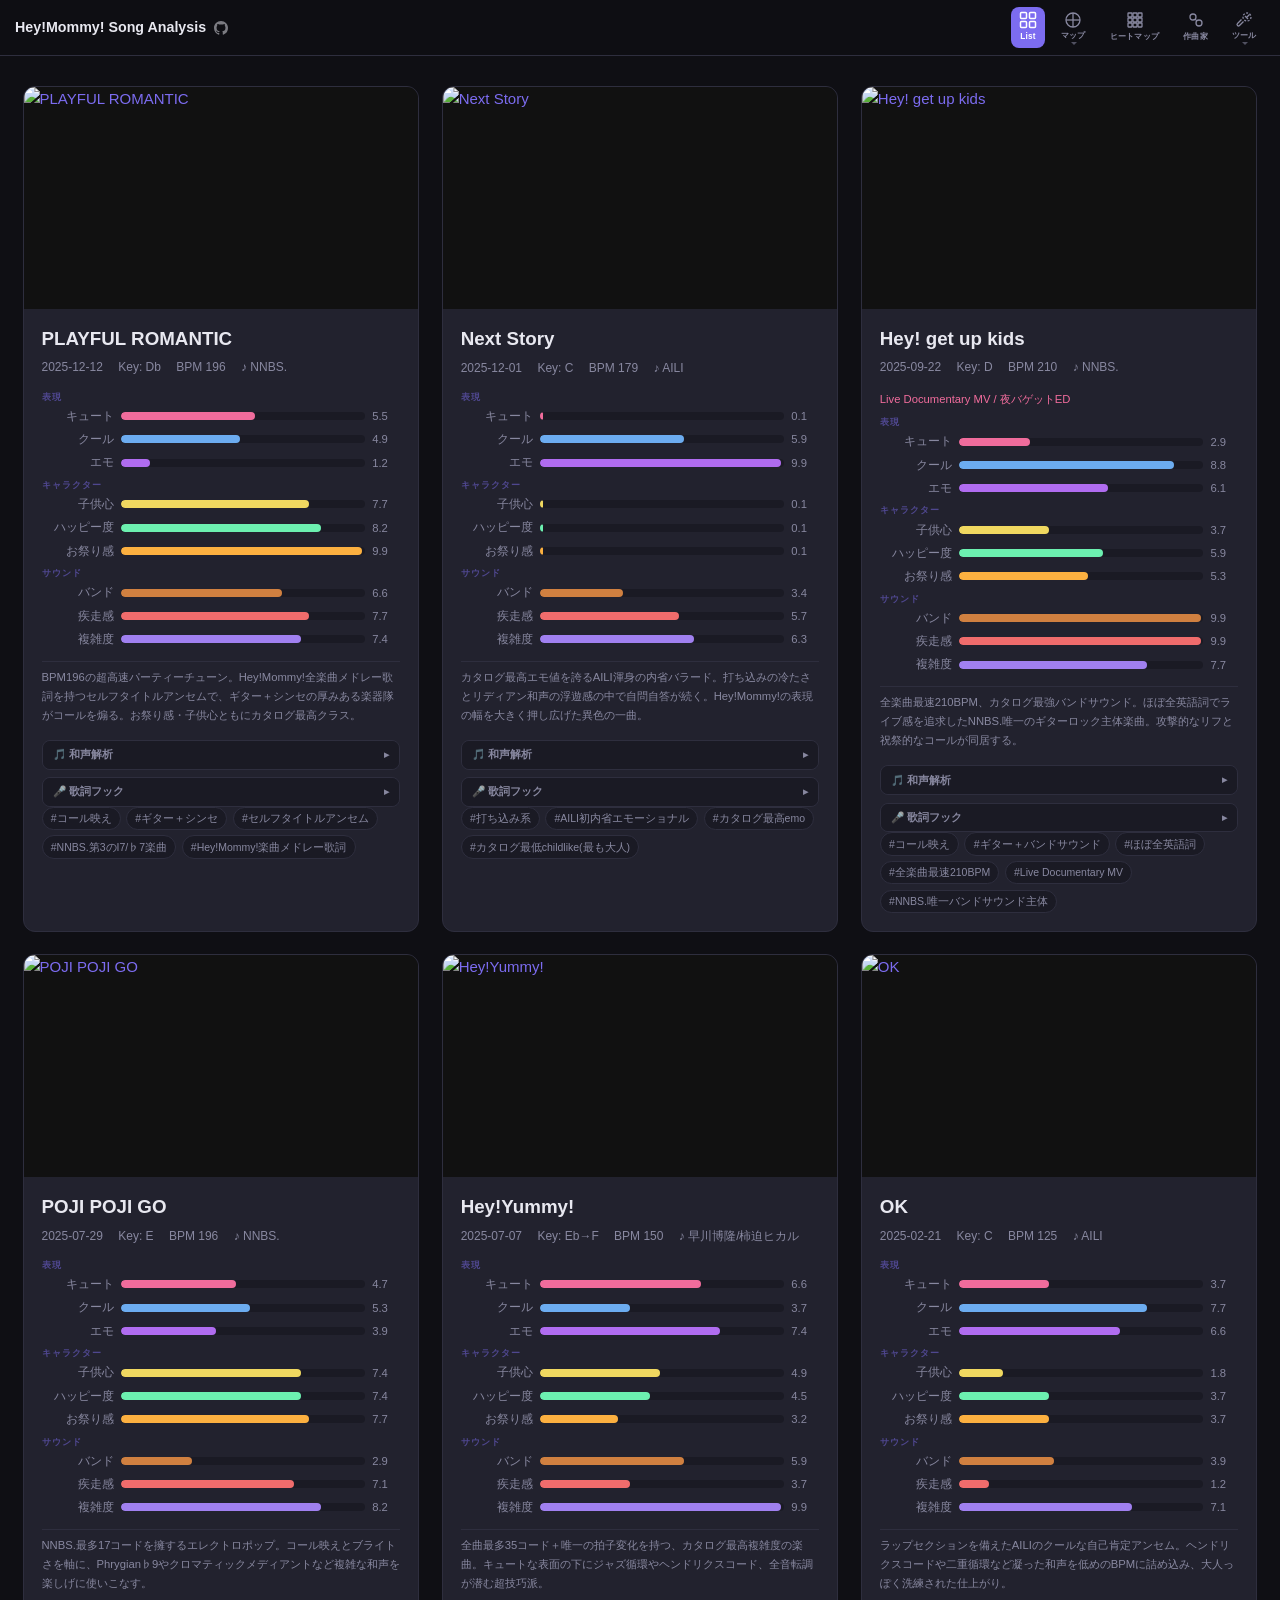
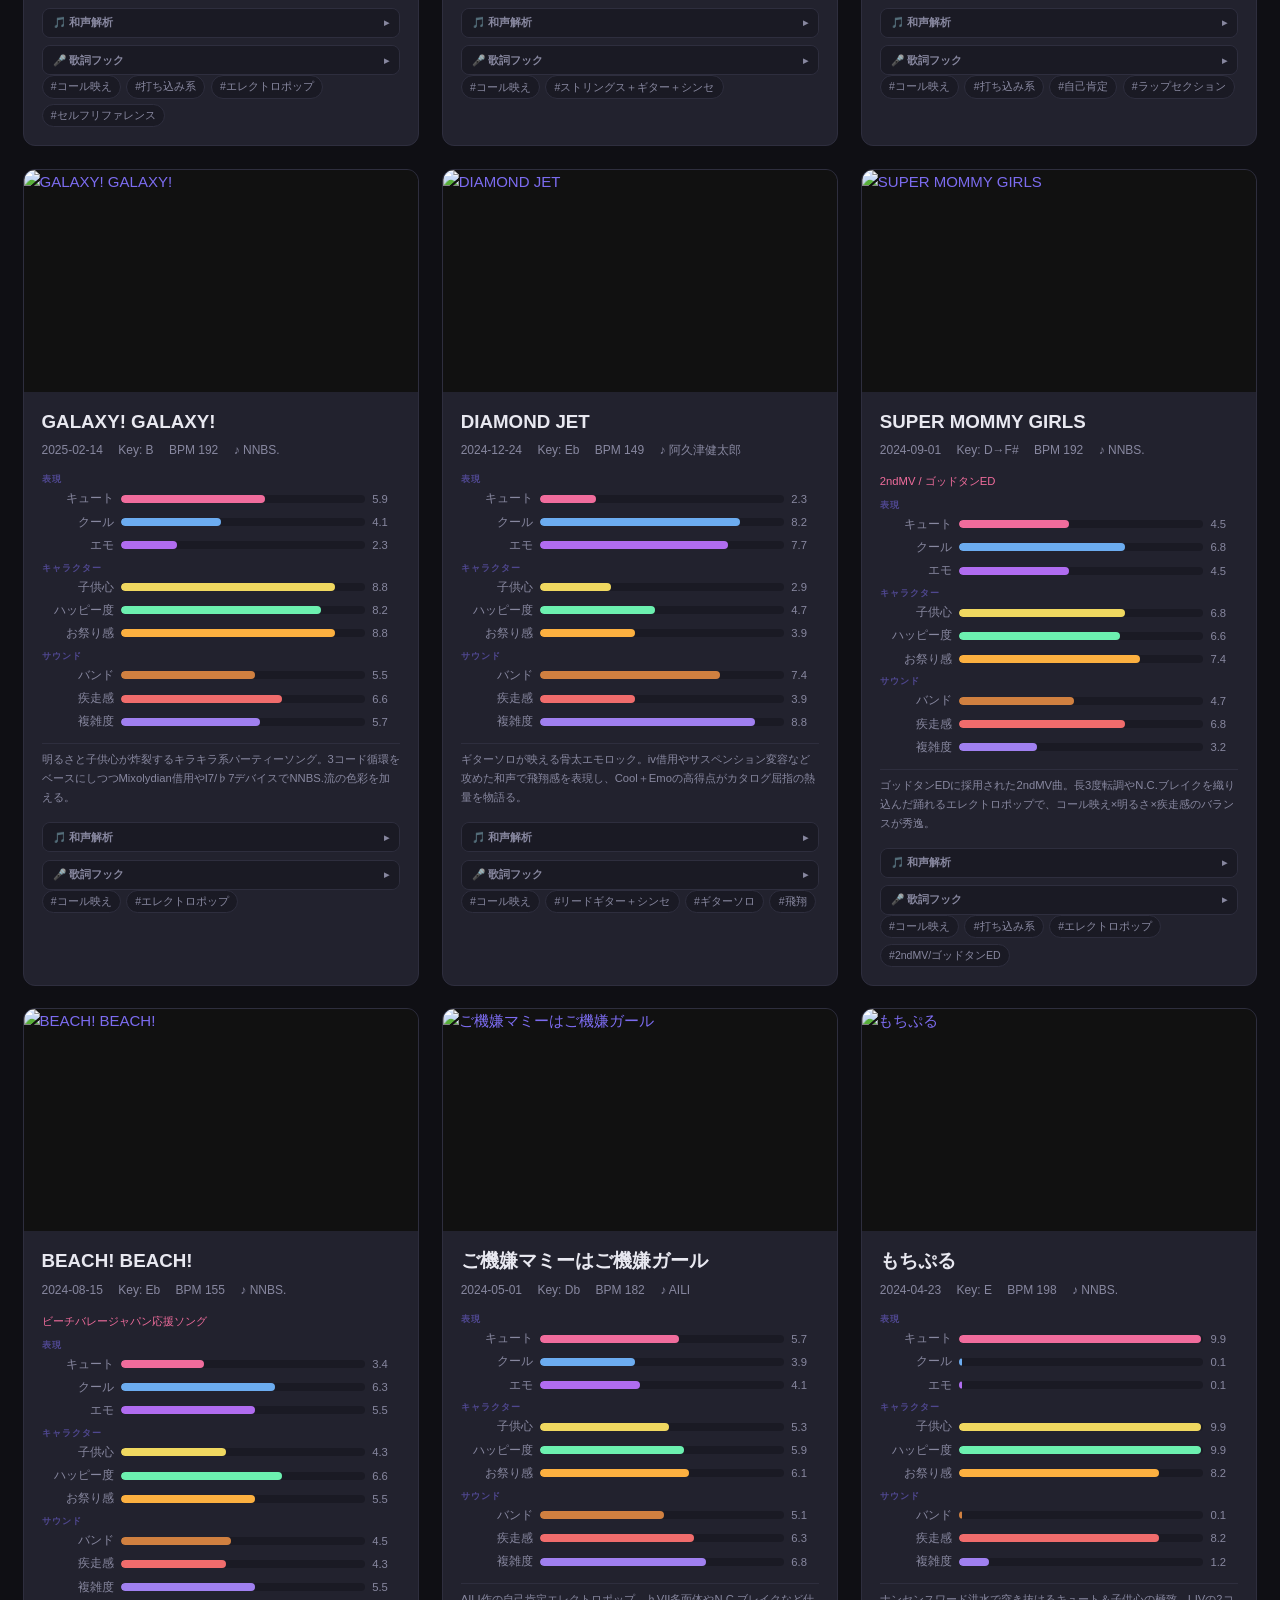
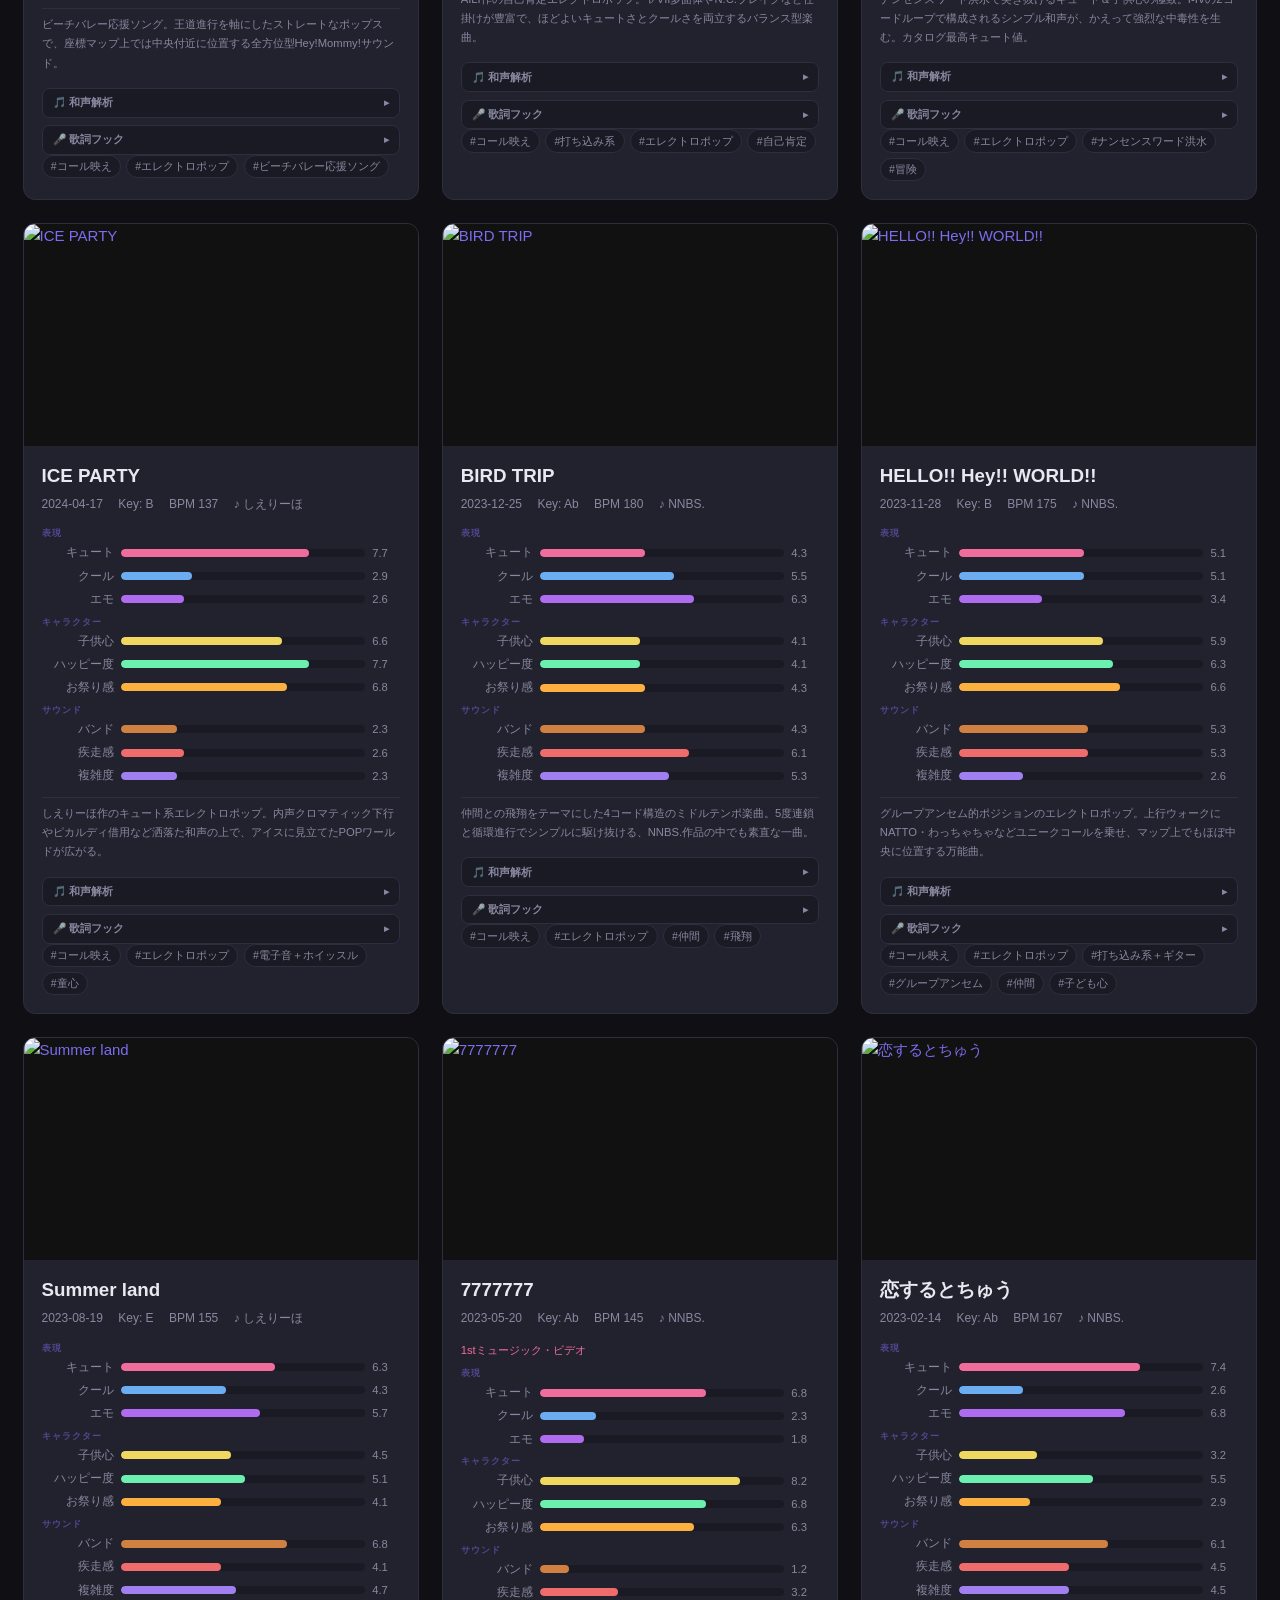
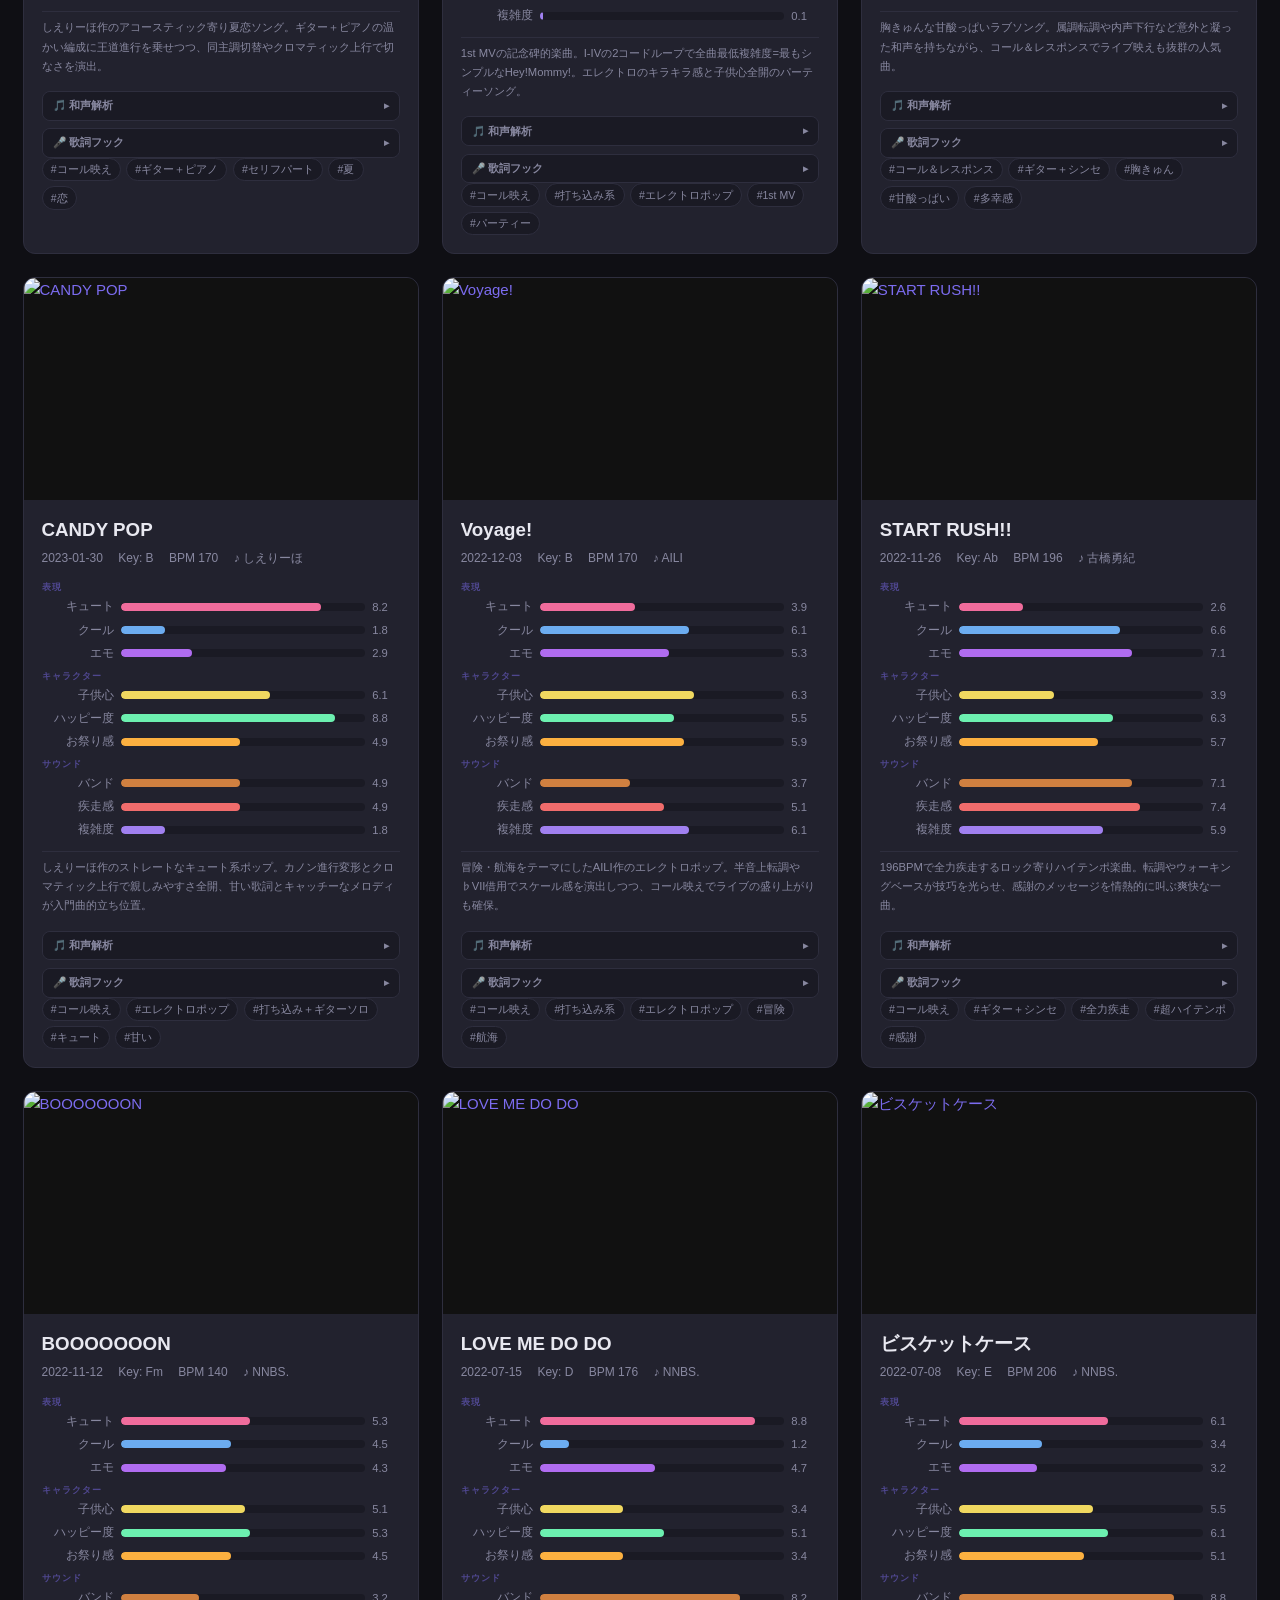
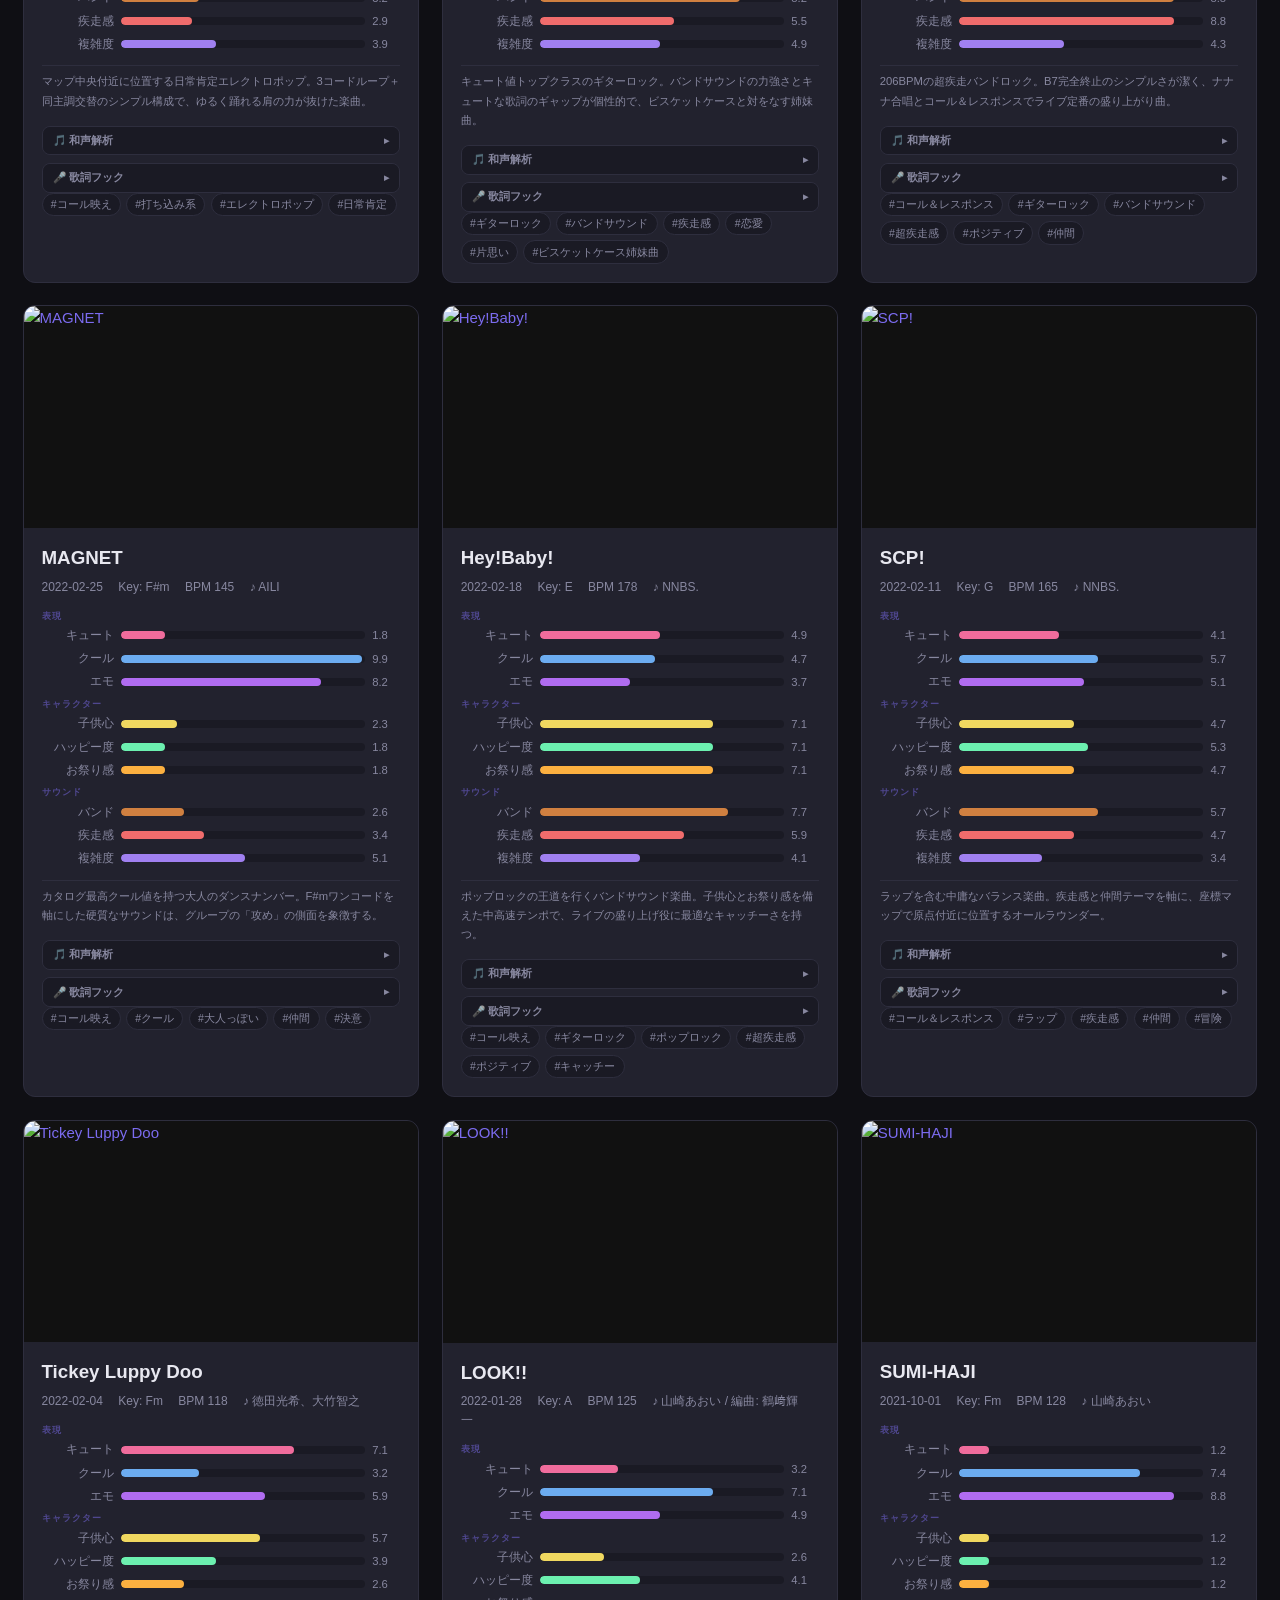
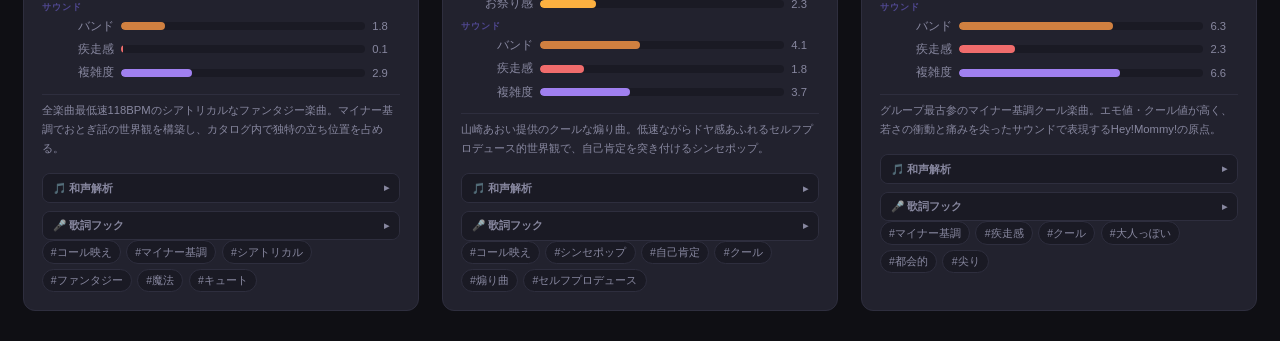
==== index.html @ c271bd1a "打線メーカー追加" ====
<!DOCTYPE html>
<html lang="ja">
<head>
  <meta charset="UTF-8">
  <meta name="viewport" content="width=device-width, initial-scale=1.0">
  <title>Hey!Mommy! Song Analysis</title>
  <!-- OGP -->
  <meta property="og:title" content="Hey!Mommy! Song Analysis">
  <meta property="og:description" content="Hey!Mommy! 楽曲分析 — 9軸スコアと3つのポジションマップで特徴を可視化">
  <meta property="og:image" content="https://harapeko-wanchi.github.io/hm-song-analysis/img/og-index.png">
  <meta property="og:url" content="https://harapeko-wanchi.github.io/hm-song-analysis/">
  <meta property="og:type" content="website">
  <meta name="twitter:card" content="summary_large_image">
  <link rel="stylesheet" href="styles/common.css">
</head>
<body>

<nav class="nav">
  <a href="index.html" class="nav-title">Hey!Mommy! Song Analysis</a>
  <a href="https://github.com/harapeko-wanchi/hm-song-analysis" class="nav-github" target="_blank" rel="noopener" title="GitHub" aria-label="GitHub リポジトリ">
    <svg width="14" height="14" viewBox="0 0 16 16" fill="currentColor"><path d="M8 0C3.58 0 0 3.58 0 8c0 3.54 2.29 6.53 5.47 7.59.4.07.55-.17.55-.38 0-.19-.01-.82-.01-1.49-2.01.37-2.53-.49-2.69-.94-.09-.23-.48-.94-.82-1.13-.28-.15-.68-.52-.01-.53.63-.01 1.08.58 1.23.82.72 1.21 1.87.87 2.33.66.07-.52.28-.87.51-1.07-1.78-.2-3.64-.89-3.64-3.95 0-.87.31-1.59.82-2.15-.08-.2-.36-1.02.08-2.12 0 0 .67-.21 2.2.82.64-.18 1.32-.27 2-.27s1.36.09 2 .27c1.53-1.04 2.2-.82 2.2-.82.44 1.1.16 1.92.08 2.12.51.56.82 1.27.82 2.15 0 3.07-1.87 3.75-3.65 3.95.29.25.54.73.54 1.48 0 1.07-.01 1.93-.01 2.2 0 .21.15.46.55.38A8.01 8.01 0 0016 8c0-4.42-3.58-8-8-8z"/></svg>
  </a>
  <a href="index.html" class="nav-btn active" title="Song List" aria-label="Song List">
    <svg width="18" height="18" viewBox="0 0 18 18" fill="none" stroke="currentColor" stroke-width="1.5"><rect x="1.5" y="1.5" width="6" height="6" rx="1"/><rect x="10.5" y="1.5" width="6" height="6" rx="1"/><rect x="1.5" y="10.5" width="6" height="6" rx="1"/><rect x="10.5" y="10.5" width="6" height="6" rx="1"/></svg>
    <span>List</span>
  </a>
  <div class="nav-dropdown">
    <button class="nav-btn" title="ポジショニングマップ" aria-label="ポジショニングマップ">
      <svg width="18" height="18" viewBox="0 0 18 18" fill="none" stroke="currentColor" stroke-width="1.3"><circle cx="9" cy="9" r="7"/><line x1="9" y1="2" x2="9" y2="16"/><line x1="2" y1="9" x2="16" y2="9"/></svg>
      <span>マップ</span>
    </button>
    <div class="nav-dropdown-menu">
      <a href="map-a.html">バイブス</a>
      <a href="map-b.html">エンジン</a>
      <a href="map-c.html">エモーション</a>
    </div>
  </div>
  <a href="heatmap.html" class="nav-btn" title="ヒートマップ" aria-label="スコアヒートマップ">
    <svg width="18" height="18" viewBox="0 0 18 18" fill="none" stroke="currentColor" stroke-width="1.3"><rect x="2" y="2" width="4" height="4" rx=".5"/><rect x="7" y="2" width="4" height="4" rx=".5"/><rect x="12" y="2" width="4" height="4" rx=".5"/><rect x="2" y="7" width="4" height="4" rx=".5"/><rect x="7" y="7" width="4" height="4" rx=".5"/><rect x="12" y="7" width="4" height="4" rx=".5"/><rect x="2" y="12" width="4" height="4" rx=".5"/><rect x="7" y="12" width="4" height="4" rx=".5"/><rect x="12" y="12" width="4" height="4" rx=".5"/></svg>
    <span>ヒートマップ</span>
  </a>
  <a href="composer.html" class="nav-btn" title="作曲家DNA" aria-label="作曲家DNA">
    <svg width="18" height="18" viewBox="0 0 18 18" fill="none" stroke="currentColor" stroke-width="1.3"><circle cx="6" cy="6" r="3"/><circle cx="12" cy="12" r="3"/><line x1="8.1" y1="8.1" x2="9.9" y2="9.9"/></svg>
    <span>作曲家</span>
  </a>
  <div class="nav-dropdown">
    <button class="nav-btn" title="ツール" aria-label="ツール">
      <svg width="18" height="18" viewBox="0 0 18 18" fill="none" stroke="currentColor" stroke-width="1.3"><path d="M14.5 3.5l-3 3M10 5l3 3M6.5 8.5l-4 4a1.4 1.4 0 002 2l4-4"/><circle cx="12" cy="6" r="4" stroke-dasharray="2,1.5"/></svg>
      <span>ツール</span>
    </button>
    <div class="nav-dropdown-menu">
      <a href="compare.html">比較</a>
      <a href="recommend.html">レコメンド</a>
      <a href="setlist.html">セトリ</a>
      <a href="batting.html">打線</a>
    </div>
  </div>
</nav>

<main class="cards-grid" id="cards"></main>

<script src="scripts/index.js"></script>
</body>
</html>
---- styles/common.css ----
/* ===== Reset & Base ===== */
*, *::before, *::after { box-sizing: border-box; margin: 0; padding: 0; }

:root {
  --bg:       #0f0f14;
  --surface:  #1a1a24;
  --card:     #22222e;
  --border:   #2e2e3e;
  --text:     #e8e8f0;
  --muted:    #8888a0;
  --accent:   #7c6cf0;
  --accent2:  #f06c9c;
  --cute:     #f06c9c;
  --cool:     #6cacf0;
  --emo:      #b06cf0;
  --childlike:#f0d860;
  --band:     #d08040;
  --party:    #fcb040;
  --radius:   12px;
}

html { font-size: 15px; }
body {
  font-family: 'Segoe UI', 'Noto Sans JP', sans-serif;
  background: var(--bg);
  color: var(--text);
  line-height: 1.6;
  min-height: 100vh;
}

a { color: var(--accent); text-decoration: none; }
a:hover { text-decoration: underline; }

/* ===== Nav ===== */
.nav {
  position: sticky; top: 0; z-index: 100;
  display: flex; align-items: center; gap: .5rem;
  padding: .4rem 1rem;
  background: rgba(15,15,20,.92);
  backdrop-filter: blur(12px);
  border-bottom: 1px solid var(--border);
}
.nav-title {
  font-weight: 700; font-size: .95rem;
  color: var(--text);
  text-decoration: none;
}
.nav-title:hover { opacity: .8; text-decoration: none; }
.nav-github { margin-right: auto; opacity: .5; color: var(--text); display: flex; align-items: center; }
.nav-github:hover { opacity: 1; }
.nav-github svg { width: 14px; height: 14px; }
.nav-btn {
  display: flex; flex-direction: column; align-items: center;
  gap: 1px; padding: .3rem .55rem;
  border-radius: 8px;
  font-size: .55rem; font-weight: 600;
  letter-spacing: .03em;
  color: var(--muted);
  text-decoration: none;
  transition: background .2s, color .2s;
}
.nav-btn svg { width: 18px; height: 18px; }
.nav-btn:hover { background: var(--card); color: var(--text); text-decoration: none; }
.nav-btn.active { background: var(--accent); color: #fff; text-decoration: none; }

/* ===== Nav Dropdown ===== */
.nav-dropdown {
  position: relative;
}
.nav-dropdown > .nav-btn {
  cursor: pointer; border: none; background: none;
  font-family: inherit;
}
.nav-dropdown > .nav-btn::after {
  content: ''; display: inline-block;
  width: 0; height: 0;
  border-left: 3px solid transparent;
  border-right: 3px solid transparent;
  border-top: 3.5px solid currentColor;
  margin-left: 2px; vertical-align: middle;
  opacity: .55;
}
.nav-dropdown-menu {
  display: none; position: absolute;
  top: calc(100% + 4px); left: 50%; transform: translateX(-50%);
  background: var(--card); border: 1px solid var(--border);
  border-radius: 8px; padding: .3rem 0;
  min-width: 130px; z-index: 200;
  box-shadow: 0 8px 24px rgba(0,0,0,.45);
}
.nav-dropdown:hover .nav-dropdown-menu,
.nav-dropdown:focus-within .nav-dropdown-menu {
  display: block;
}
.nav-dropdown-menu a {
  display: block; padding: .4rem .8rem;
  font-size: .75rem; font-weight: 600;
  color: var(--muted); text-decoration: none;
  white-space: nowrap; transition: background .15s, color .15s;
}
.nav-dropdown-menu a:hover {
  background: var(--surface); color: var(--text); text-decoration: none;
}
.nav-dropdown-menu a.active {
  color: var(--accent); background: var(--surface);
}

/* ===== Cards Page ===== */
.cards-grid {
  display: grid;
  grid-template-columns: repeat(auto-fill, minmax(340px, 1fr));
  gap: 1.5rem;
  padding: 2rem 1.5rem;
  max-width: 1400px;
  margin: 0 auto;
}

.song-card {
  background: var(--card);
  border: 1px solid var(--border);
  border-radius: var(--radius);
  overflow: hidden;
  display: flex;
  flex-direction: column;
  transition: transform .2s, box-shadow .2s;
}
.song-card:hover {
  transform: translateY(-4px);
  box-shadow: 0 8px 24px rgba(0,0,0,.4);
}

.card-thumb {
  position: relative;
  width: 100%;
  aspect-ratio: 16/9;
  overflow: hidden;
  background: #111;
  flex-shrink: 0;
}
.card-thumb img {
  width: 100%; height: 100%;
  object-fit: cover;
  display: block;
  max-height: 100%;
}
.card-thumb .play-icon {
  position: absolute; inset: 0;
  display: flex; align-items: center; justify-content: center;
  background: rgba(0,0,0,.35);
  opacity: 0; transition: opacity .2s;
  font-size: 3rem; color: #fff;
}
.song-card:hover .play-icon { opacity: 1; }

.card-thumb-placeholder {
  width: 100%; aspect-ratio: 16/9;
  display: flex; align-items: center; justify-content: center;
  background: linear-gradient(135deg, var(--accent), var(--accent2));
  font-size: 1.4rem; font-weight: 700; color: #fff;
  text-align: center; padding: 1rem;
}

.card-body { padding: 1rem 1.2rem 1.2rem; }

.card-title {
  font-size: 1.25rem; font-weight: 700;
  margin-bottom: .3rem;
}
.card-meta {
  font-size: .8rem; color: var(--muted);
  margin-bottom: .8rem;
}
.card-meta span { margin-right: .8rem; }

/* Note badge */
.card-note {
  font-size: .75rem; color: var(--accent2);
  margin-bottom: .5rem;
}

/* Unscored placeholder */
.unscored {
  text-align: center; padding: 1.2rem 0;
  font-size: .85rem; color: var(--muted);
  border: 1px dashed var(--border);
  border-radius: 8px;
  margin-bottom: .8rem;
}

/* Map coordinate badge */
.card-coord {
  display: inline-flex; align-items: center; gap: .4rem;
  background: var(--surface);
  border: 1px solid var(--border);
  border-radius: 6px;
  padding: .25rem .6rem;
  font-size: .75rem; color: var(--muted);
  margin-bottom: .8rem;
}
.card-coord .dot {
  width: 8px; height: 8px; border-radius: 50%;
  background: var(--accent);
}

/* Score bars */
.score-section { margin-bottom: .8rem; }
.score-row {
  display: flex; align-items: center; gap: .5rem;
  margin-bottom: .3rem; font-size: .78rem;
}
.score-label { width: 72px; text-align: right; color: var(--muted); flex-shrink: 0; }
.score-bar-bg {
  flex: 1; height: 8px;
  background: var(--surface);
  border-radius: 4px; overflow: hidden;
}
.score-bar {
  height: 100%; border-radius: 4px;
  transition: width .4s ease;
}
.score-val { width: 28px; font-size: .75rem; color: var(--muted); }

/* Tags */
.tags { display: flex; flex-wrap: wrap; gap: .35rem; }
.tag {
  font-size: .7rem;
  padding: .15rem .55rem;
  border-radius: 999px;
  background: var(--surface);
  border: 1px solid var(--border);
  color: var(--muted);
  white-space: nowrap;
}

/* Summary */
.card-summary {
  font-size: .75rem;
  line-height: 1.7;
  color: var(--muted);
  margin-bottom: .6rem;
  padding: .4rem 0;
  border-top: 1px solid var(--border);
}

/* Collapsible details sections */
.card-details {
  margin-top: .5rem;
  border: 1px solid var(--border);
  border-radius: 8px;
  overflow: hidden;
}
.card-details-summary {
  display: flex; align-items: center; gap: .3rem;
  padding: .35rem .7rem;
  font-size: .72rem; font-weight: 600;
  color: var(--muted);
  cursor: pointer;
  user-select: none;
  background: var(--surface);
  list-style: none;           /* hide default marker */
}
.card-details-summary::-webkit-details-marker { display: none; }
.card-details-summary::after {
  content: '▸';
  margin-left: auto;
  font-size: .65rem;
  transition: transform .2s;
}
.card-details[open] > .card-details-summary::after {
  transform: rotate(90deg);
}

/* Harmony note */
.harmony-note {
  padding: .5rem .7rem;
  font-size: .72rem;
  line-height: 1.6;
  color: var(--muted);
  border-top: 1px solid var(--border);
}

/* Lyrics hooks */
.hooks-section {
  padding: .4rem .7rem;
  display: flex;
  flex-wrap: wrap;
  align-items: center;
  gap: .3rem;
  font-size: .68rem;
  color: var(--muted);
  border-top: 1px solid var(--border);
}
.hook {
  padding: .1rem .4rem;
  border-radius: 4px;
  background: transparent;
  border: 1px solid color-mix(in srgb, var(--muted) 30%, transparent);
  color: var(--muted);
  white-space: nowrap;
}

/* Label */
.card-label {
  margin-top: .6rem;
  font-size: .78rem;
  font-weight: 600;
  color: var(--accent2);
}

/* ===== Map Page ===== */
.map-viewport {
  position: relative;
  width: min(90vw, 900px);
  height: min(90vw, 900px);
  margin: 1rem auto;
  border-radius: var(--radius);
  overflow: hidden;
  cursor: grab;
  touch-action: none;
}
.map-container {
  position: relative;
  width: 100%;
  height: 100%;
  background: var(--surface);
  border: 1px solid var(--border);
  border-radius: var(--radius);
  overflow: visible;
  transform-origin: center center;
  transition: transform .12s ease-out;
}

/* Zoom / Pan controls */
.map-controls {
  display: flex;
  justify-content: center;
  gap: .4rem;
  margin: .5rem auto 1.5rem;
}
.map-ctrl-btn {
  font-family: inherit;
  font-size: 1.1rem;
  width: 36px; height: 36px;
  border: 1px solid var(--border);
  border-radius: 8px;
  background: var(--surface);
  color: var(--text);
  cursor: pointer;
  display: flex; align-items: center; justify-content: center;
  transition: background .2s, border-color .2s;
}
.map-ctrl-btn:hover {
  background: var(--card);
  border-color: var(--accent);
}

/* Axes */
.map-axis-x, .map-axis-y {
  position: absolute;
  background: var(--border);
}
.map-axis-x {
  left: 0; right: 0;
  top: 50%; height: 1px;
}
.map-axis-y {
  top: 0; bottom: 0;
  left: 50%; width: 1px;
}

/* Axis labels */
.map-label {
  position: absolute;
  font-size: .75rem;
  color: var(--muted);
  white-space: nowrap;
  pointer-events: none;
}
.map-label-left   { left: 8px;  top: 50%; transform: translateY(-50%); color: var(--cute); font-weight: 600; }
.map-label-right  { right: 8px; top: 50%; transform: translateY(-50%); color: var(--cool); font-weight: 600; }
.map-label-top    { top: 8px;   left: 50%; transform: translateX(-50%); color: var(--childlike);  font-weight: 600; }
.map-label-bottom { bottom: 8px;left: 50%; transform: translateX(-50%); color: var(--emo);  font-weight: 600; }

/* Quadrant labels */
.map-quadrant-label {
  position: absolute;
  font-size: .7rem;
  color: var(--muted);
  opacity: .4;
  pointer-events: none;
}

/* Grid lines */
.map-grid-line {
  position: absolute;
  background: var(--border);
  opacity: .3;
}
.map-grid-line.h { left: 0; right: 0; height: 1px; }
.map-grid-line.v { top: 0; bottom: 0; width: 1px; }

/* Song point */
.map-point {
  position: absolute;
  transform: translate(-50%, -50%) scale(var(--inv-zoom, 1));
  cursor: pointer;
  z-index: 10;
  transition: z-index 0s, transform .12s;
}
.map-point:hover {
  z-index: 20;
  transform: translate(-50%, -50%) scale(calc(var(--inv-zoom, 1) * 1.15));
}

.map-point-thumb {
  width: 54px; height: 54px;
  border-radius: 6px;
  overflow: hidden;
  border: 2px solid var(--accent);
  box-shadow: 0 2px 12px rgba(0,0,0,.5);
  position: relative;
}
.map-point-thumb img {
  width: 100%; height: 100%;
  object-fit: cover; display: block;
}
.map-point-play {
  position: absolute;
  inset: 0;
  display: flex;
  align-items: center;
  justify-content: center;
  background: rgba(0,0,0,.45);
  color: #fff;
  font-size: 1.1rem;
  opacity: 0;
  transition: opacity .2s;
  pointer-events: none;
}
.touch .map-point-play { display: none; }
.map-point:hover .map-point-play { opacity: 1; }
.map-point-placeholder {
  width: 54px; height: 54px;
  border-radius: 6px;
  border: 2px solid var(--accent);
  background: linear-gradient(135deg, var(--accent), var(--accent2));
  display: flex; align-items: center; justify-content: center;
  font-size: .55rem; font-weight: 700; color: #fff;
  text-align: center; padding: 2px;
}

.map-point-title {
  position: absolute;
  top: 100%;
  left: 50%;
  transform: translateX(-50%);
  text-align: center;
  font-size: .68rem;
  font-weight: 600;
  margin-top: 3px;
  color: var(--text);
  text-shadow: 0 1px 4px rgba(0,0,0,.8);
  white-space: nowrap;
  pointer-events: none;
}

/* Tooltip (floating, appended to body) */
.map-tooltip {
  display: none;
  position: fixed;
  background: var(--card);
  border: 1px solid var(--border);
  border-top: 3px solid var(--accent);
  border-radius: 8px;
  padding: .6rem .8rem;
  min-width: 180px;
  max-width: 260px;
  font-size: .75rem;
  box-shadow: 0 4px 16px rgba(0,0,0,.5);
  z-index: 9999;
  pointer-events: none;
}
.map-tooltip.visible { display: block; pointer-events: auto; }
.map-tooltip .tt-header { display: flex; align-items: flex-start; justify-content: space-between; gap: .4rem; }
.map-tooltip .tt-title { font-weight: 700; font-size: .85rem; margin-bottom: .3rem; flex: 1; }
.map-tooltip .tt-close {
  display: none;
  width: 24px; height: 24px;
  border: none; background: transparent;
  color: var(--muted); font-size: 1.1rem; line-height: 1;
  cursor: pointer; padding: 0; margin: -2px -4px 0 0;
  border-radius: 4px; flex-shrink: 0;
}
.map-tooltip .tt-close:active { background: rgba(255,255,255,.1); }
.touch .map-tooltip .tt-close { display: flex; align-items: center; justify-content: center; }
.map-tooltip .tt-row { display: flex; justify-content: space-between; gap: .8rem; color: var(--muted); }
.map-tooltip .tt-youtube {
  display: none;
  margin-top: .35rem;
  font-size: .75rem;
  color: var(--accent);
  text-decoration: underline;
}
.touch .map-tooltip .tt-youtube { display: inline-block; }

/* ===== Map Tabs ===== */
/* (map-tabs removed — A/B switching is now in nav) */

.map-title {
  text-align: center;
  margin: .4rem 0 0;
  font-size: 1rem;
  font-weight: 700;
  letter-spacing: .06em;
  line-height: 1.2;
  color: var(--fg);
}

.map-subtitle {
  text-align: center;
  margin: .15rem 0 .2rem;
  font-size: .78rem;
  line-height: 1.2;
  color: var(--muted);
}

.map-wrap.hidden {
  display: none;
}

/* ===== Card coordinate badges (dual) ===== */
.card-coords {
  display: flex;
  flex-wrap: wrap;
  gap: .4rem;
  margin-bottom: .8rem;
}

.dot-a { background: var(--accent) !important; }
.dot-b { background: var(--accent2) !important; }

.coord-note {
  font-size: .68rem;
  opacity: .7;
}

/* ===== Score groups ===== */
.score-group {
  margin-bottom: .4rem;
}
.score-group:last-child {
  margin-bottom: 0;
}
.score-group-label {
  font-size: .62rem;
  font-weight: 700;
  color: var(--accent);
  letter-spacing: 1px;
  text-transform: uppercase;
  margin-bottom: .15rem;
  opacity: .5;
}

/* ===== Responsive ===== */
@media (max-width: 600px) {
  .cards-grid { grid-template-columns: 1fr; padding: 1rem; }
  .map-title { margin: .2rem 0 0; font-size: .88rem; }
  .map-subtitle { margin: .1rem 0 .15rem; font-size: .7rem; }
  .map-viewport { width: 95vw; height: 95vw; }
  .map-point-thumb, .map-point-placeholder { width: 42px; height: 42px; }
  .map-point-title { font-size: .58rem; }
  .map-ctrl-btn { width: 44px; height: 44px; font-size: 1.25rem; border-radius: 10px; }
  .map-controls { gap: .5rem; margin: .6rem auto 1rem; }
}

/* Tap feedback for touch devices */
.touch .map-point:active {
  transform: translate(-50%, -50%) scale(calc(var(--inv-zoom, 1) * 0.9));
  transition: transform 0s;
}
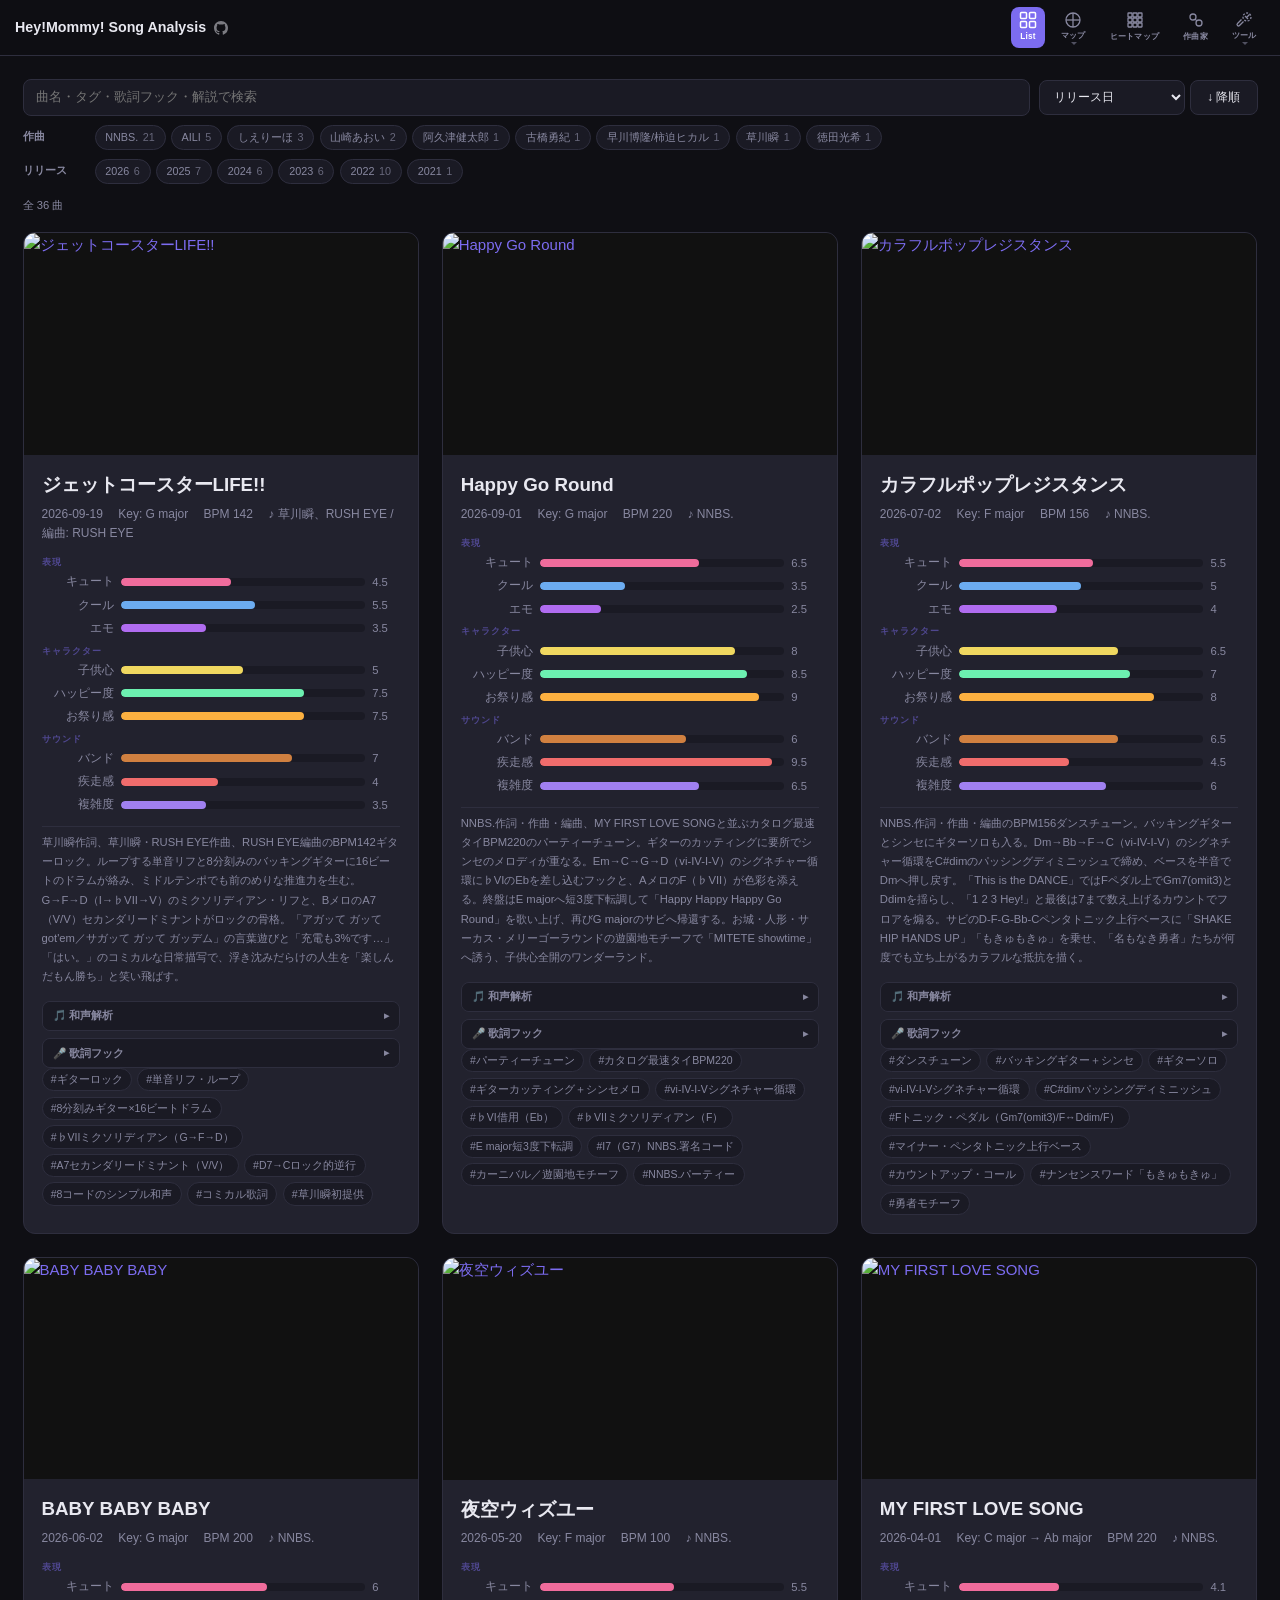
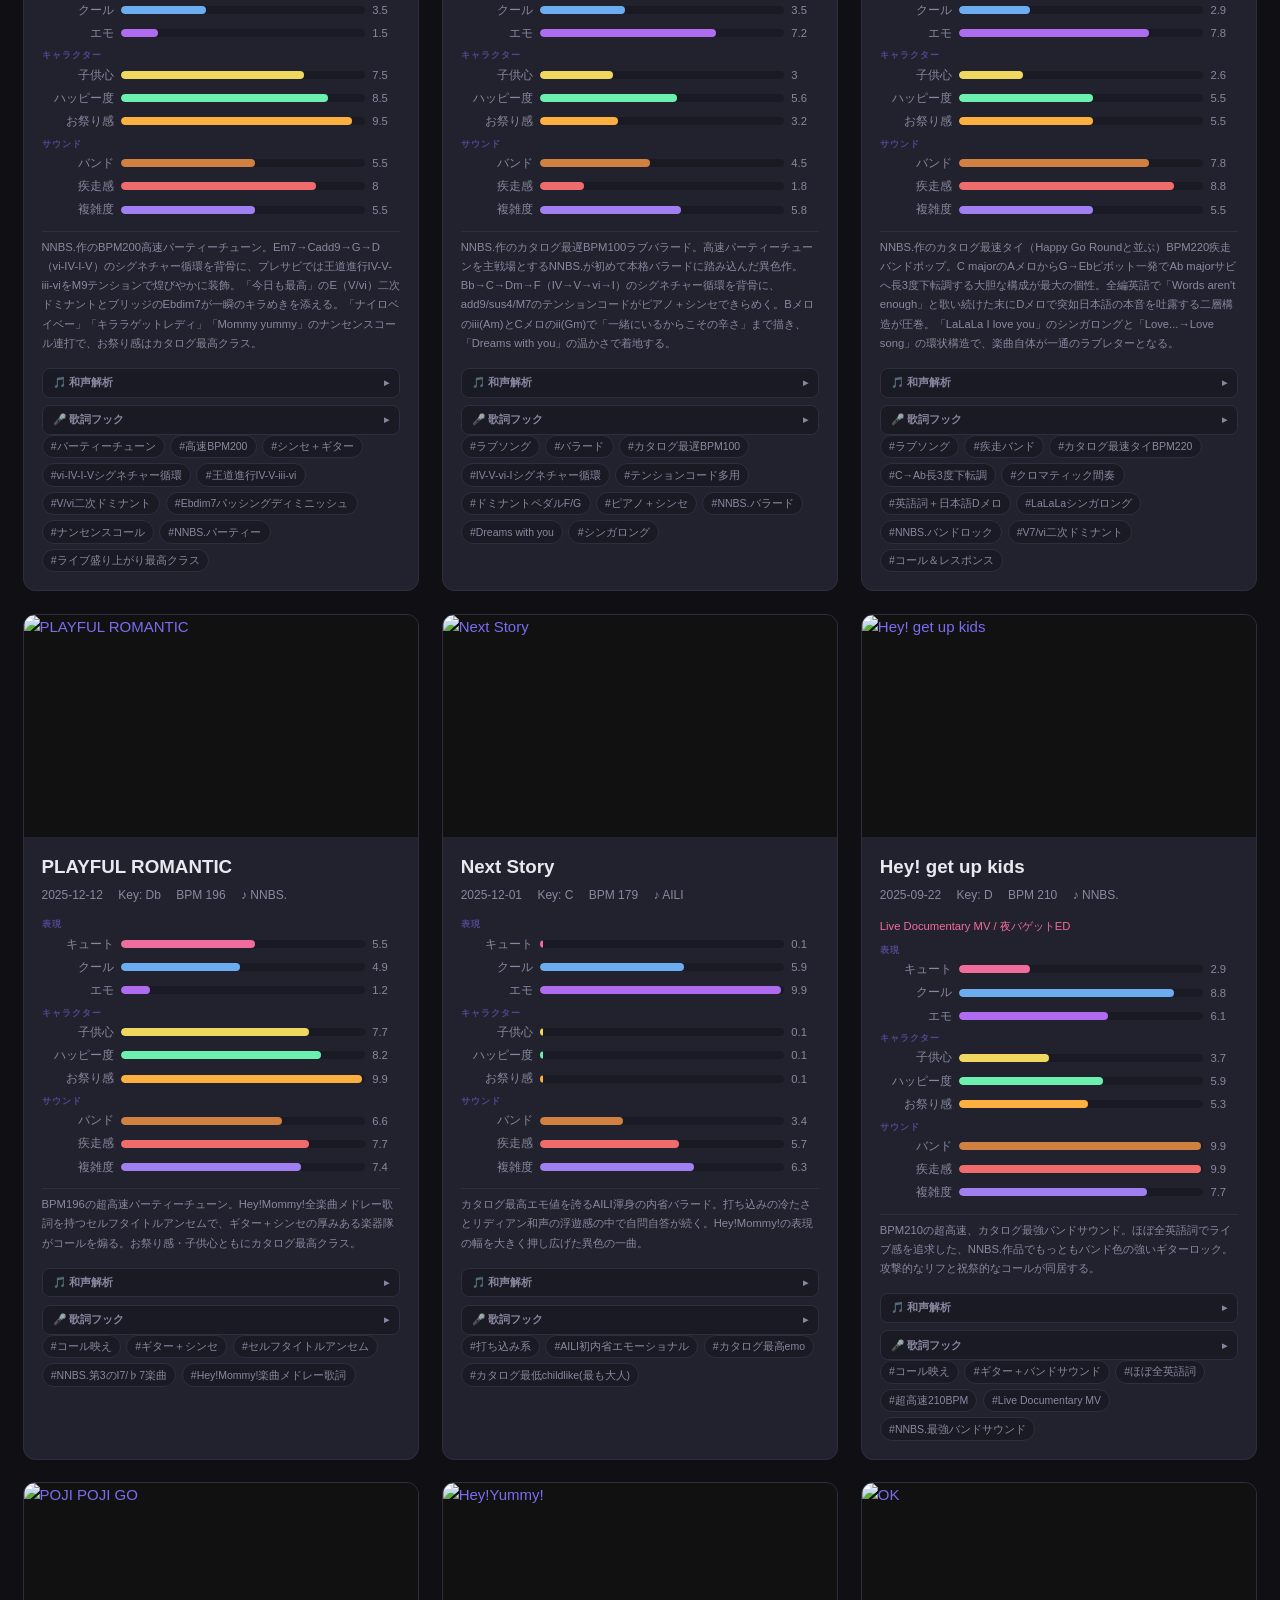
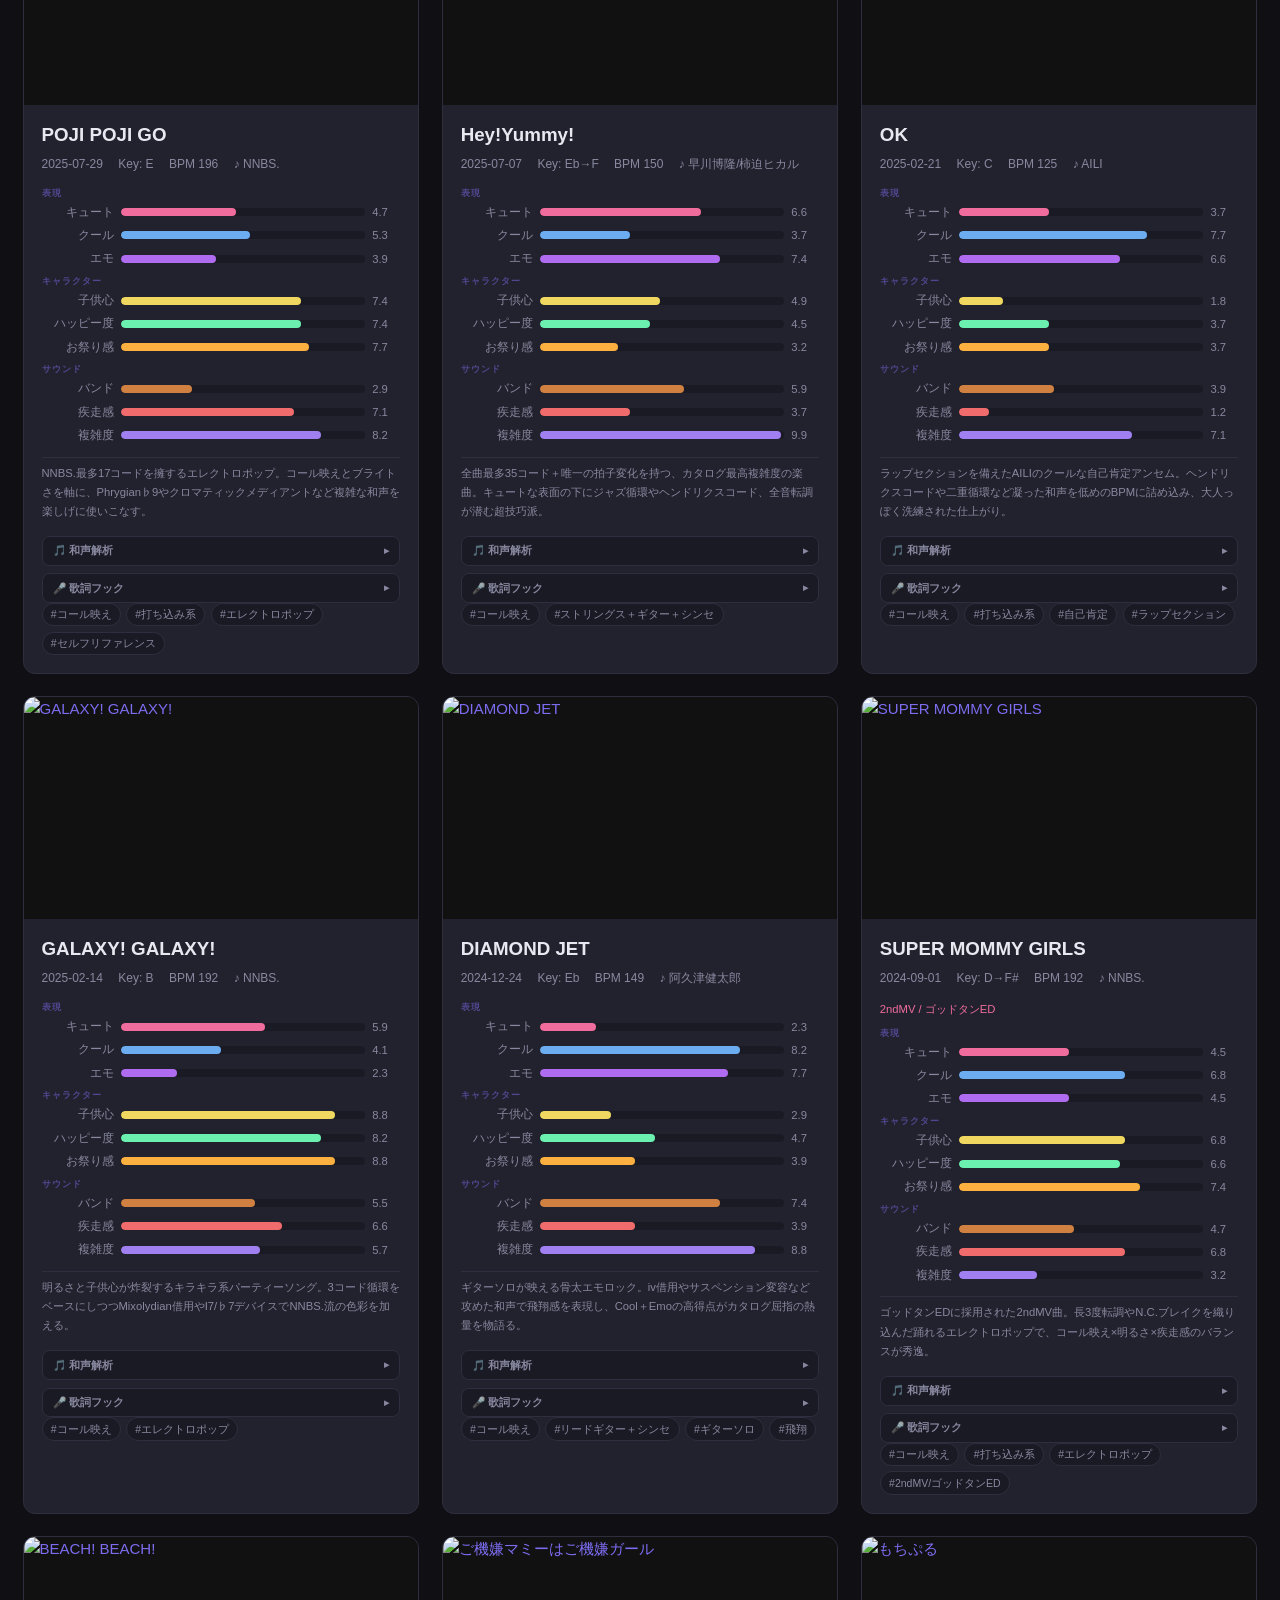
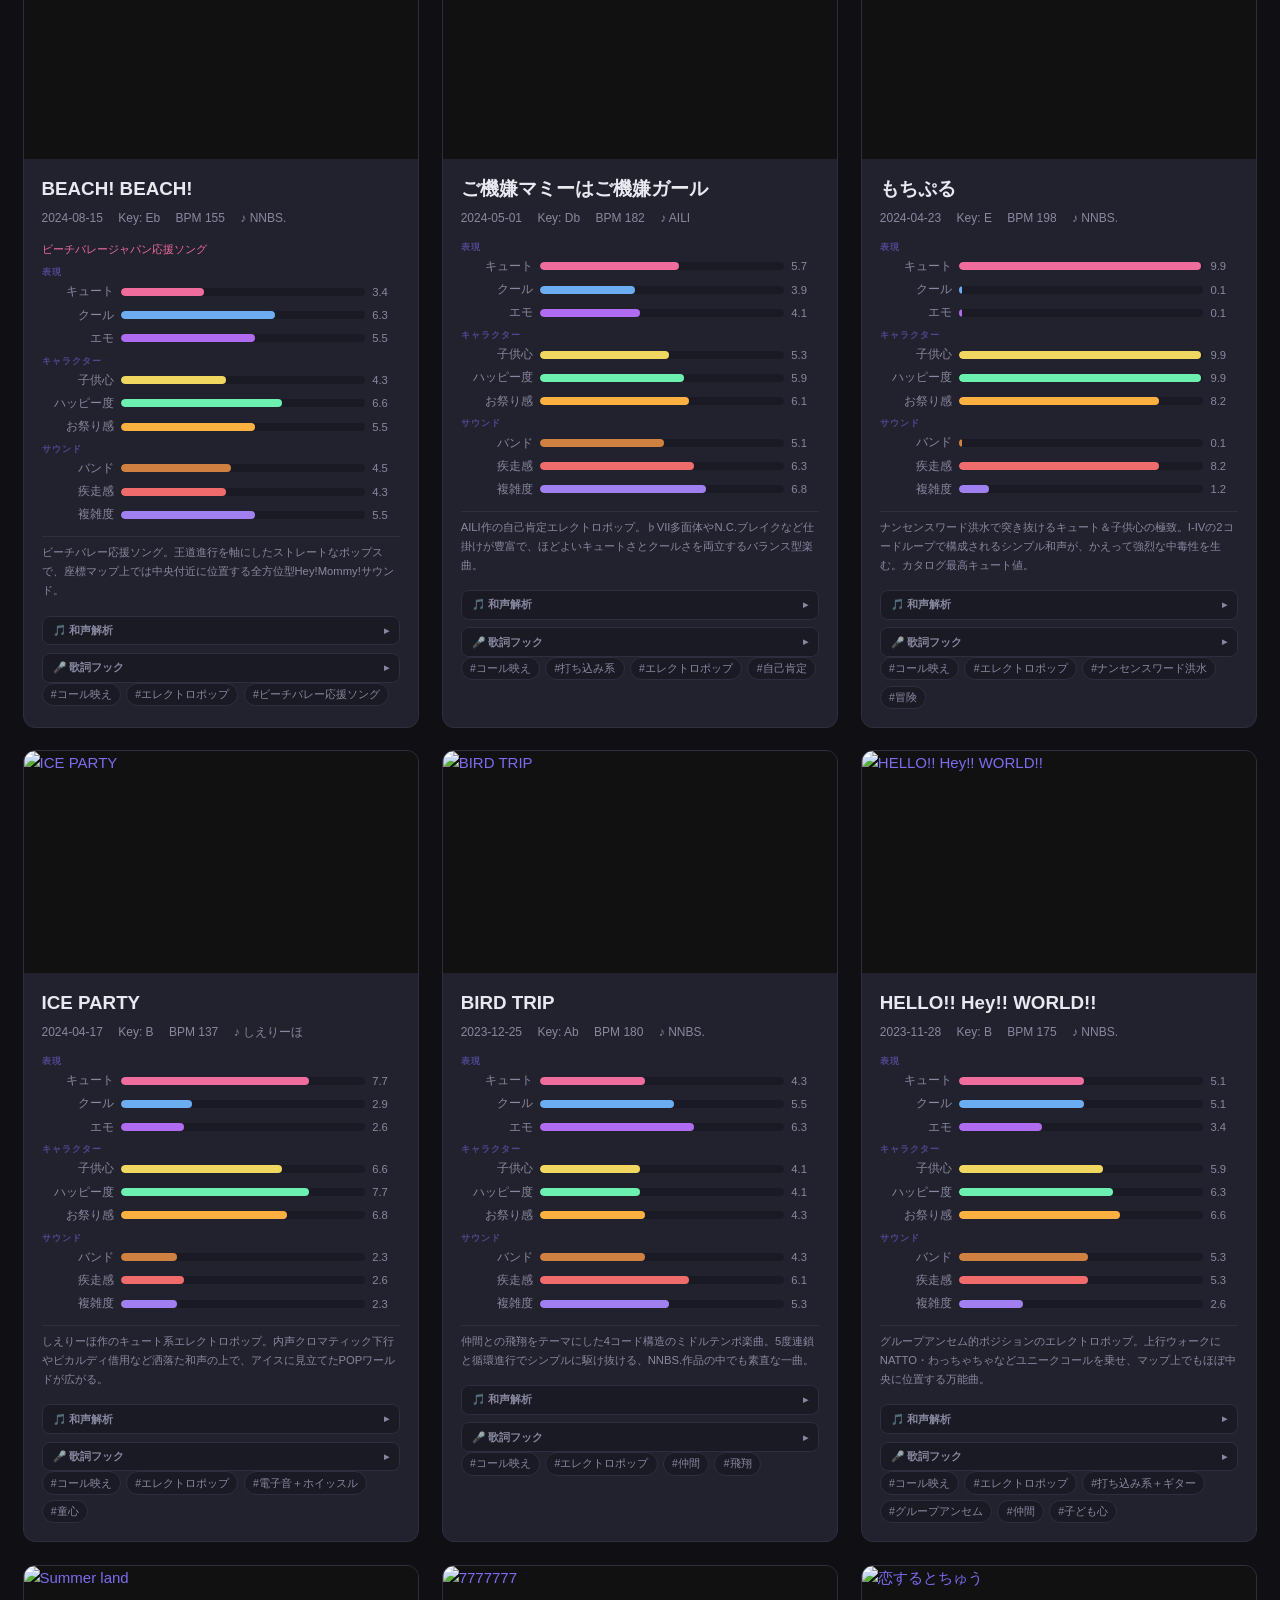
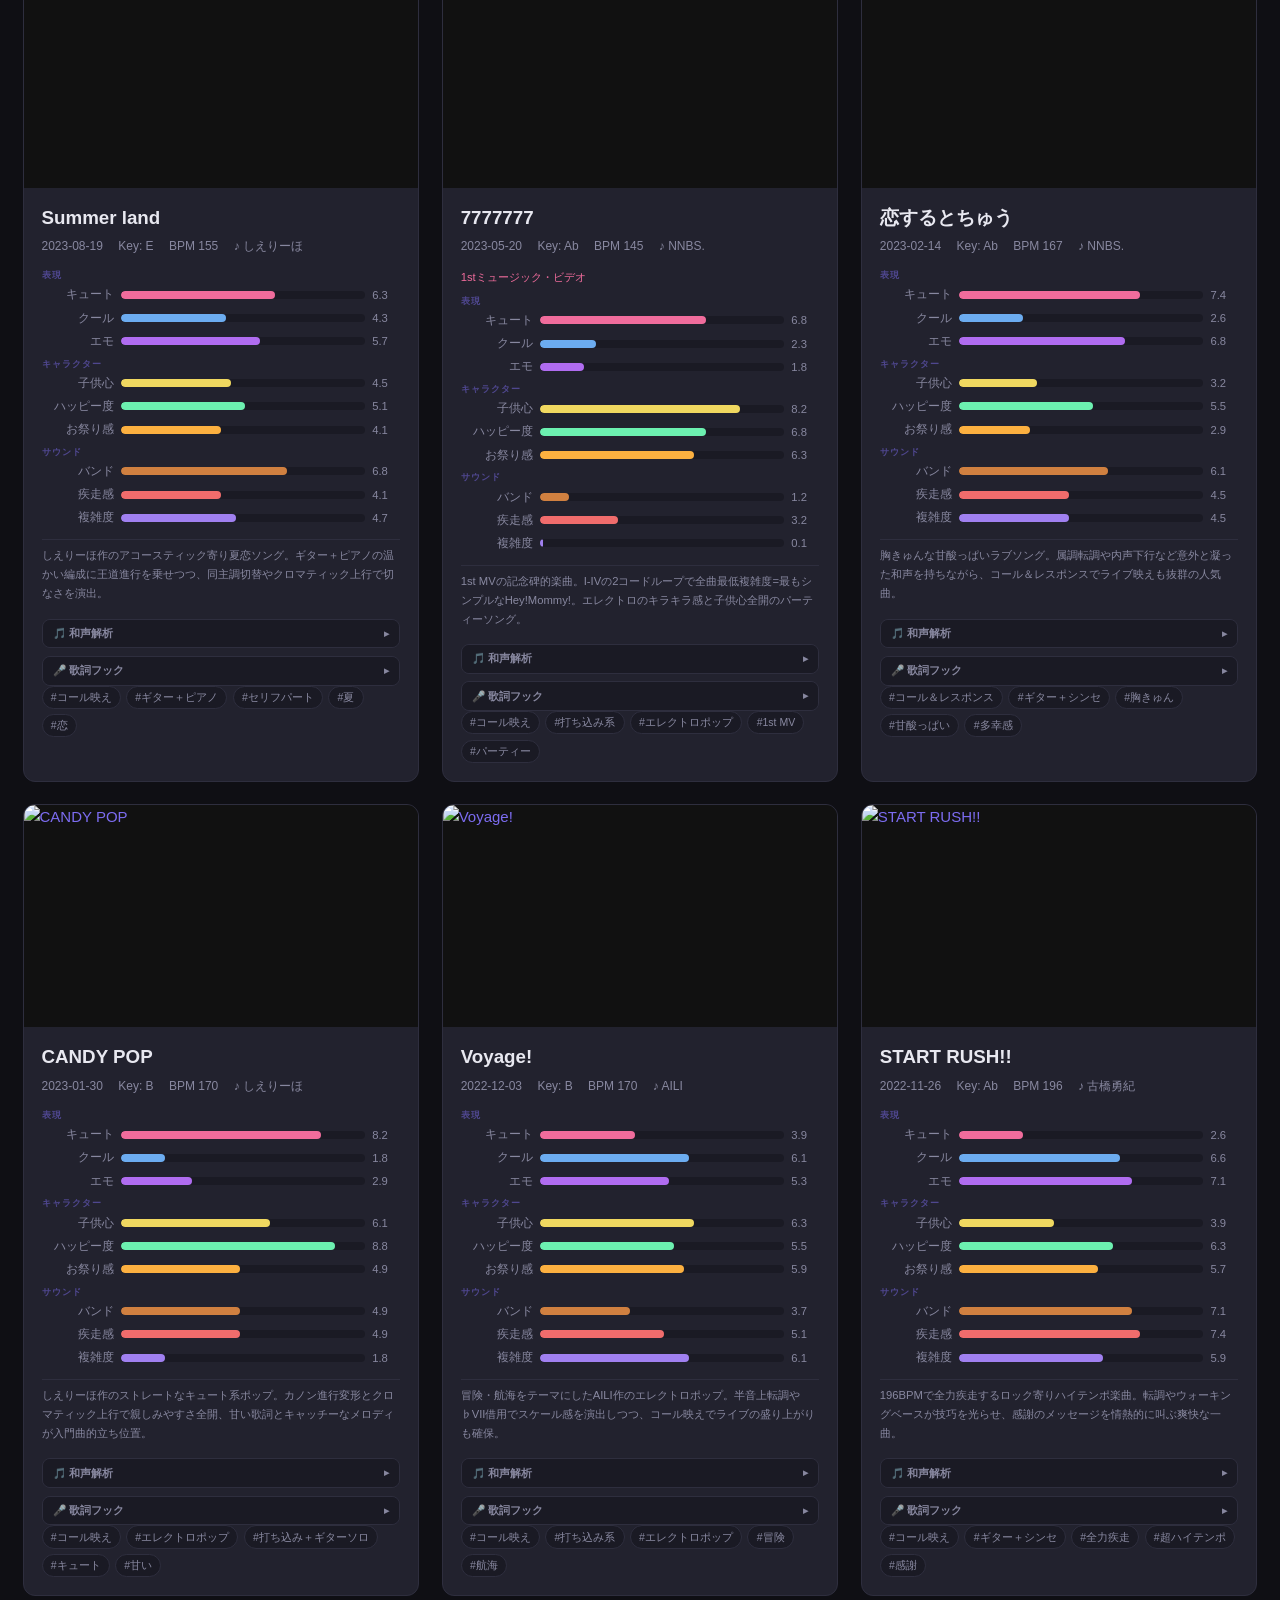
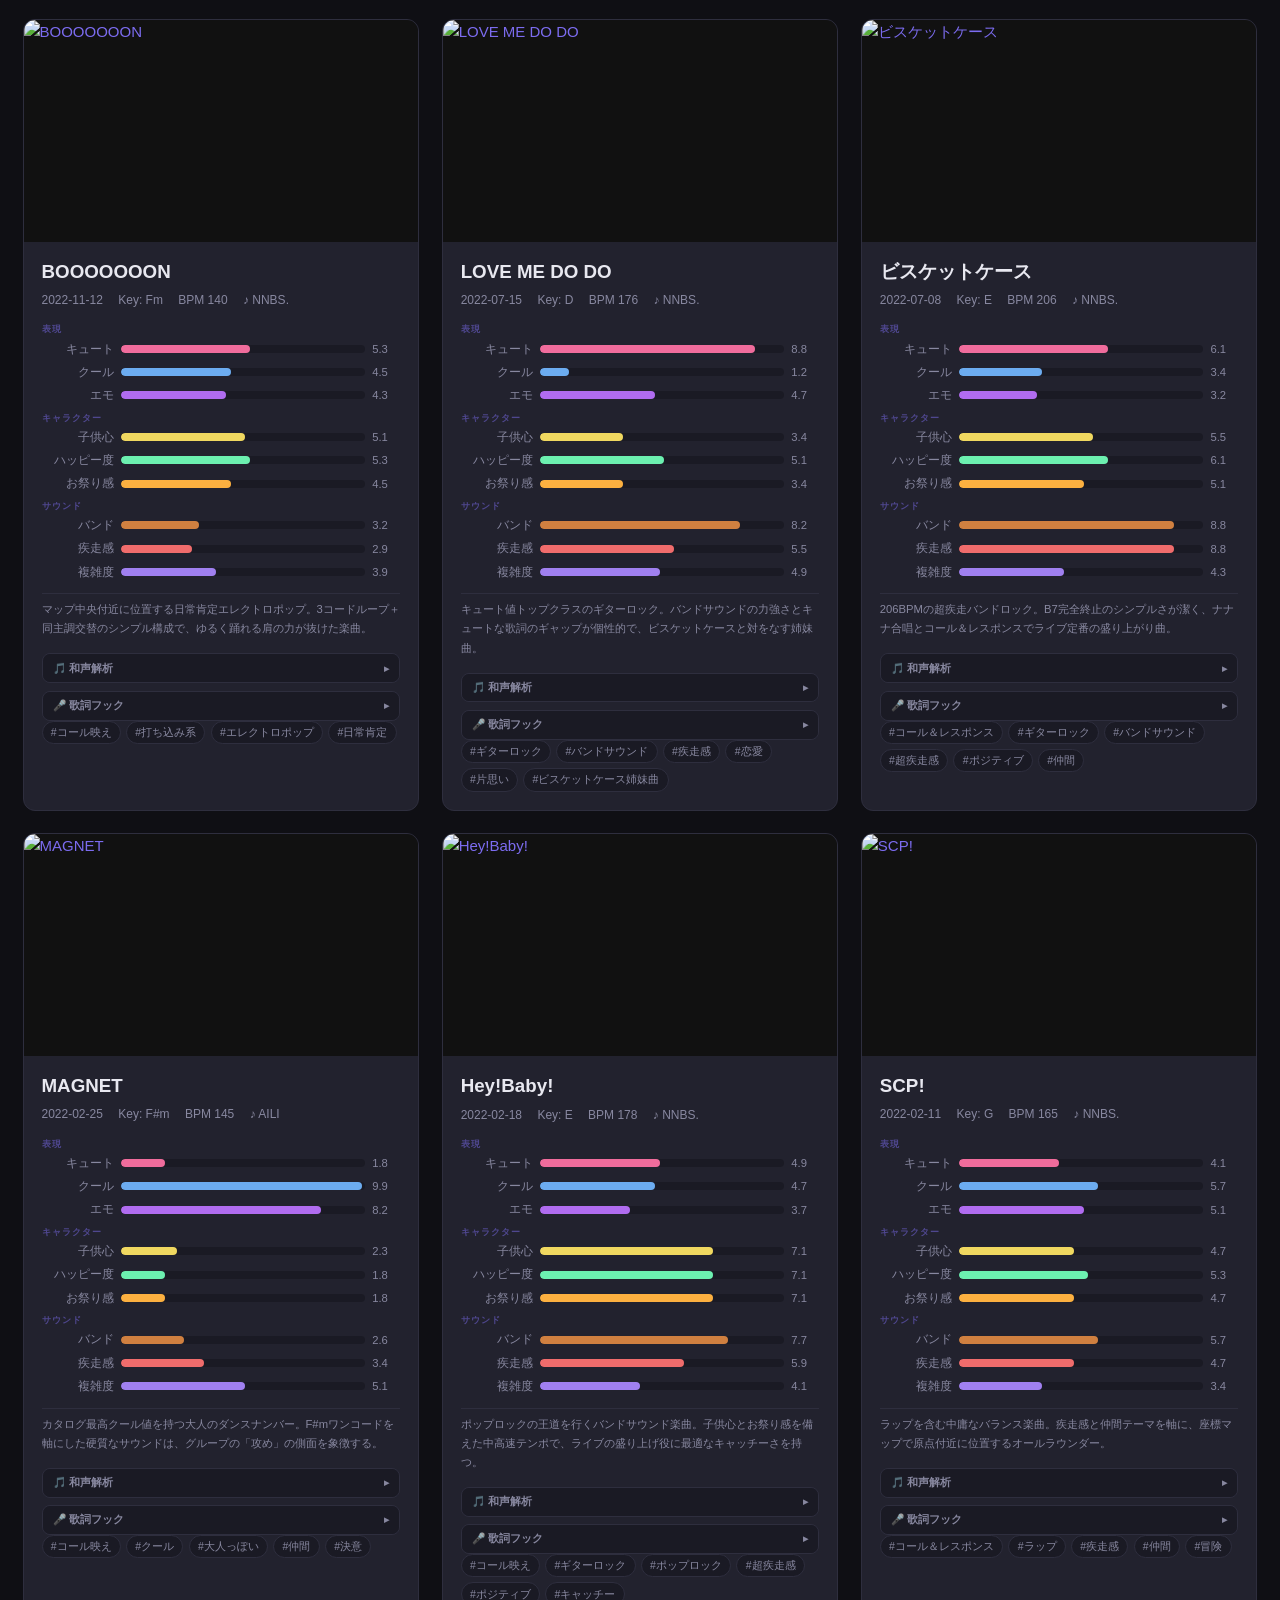
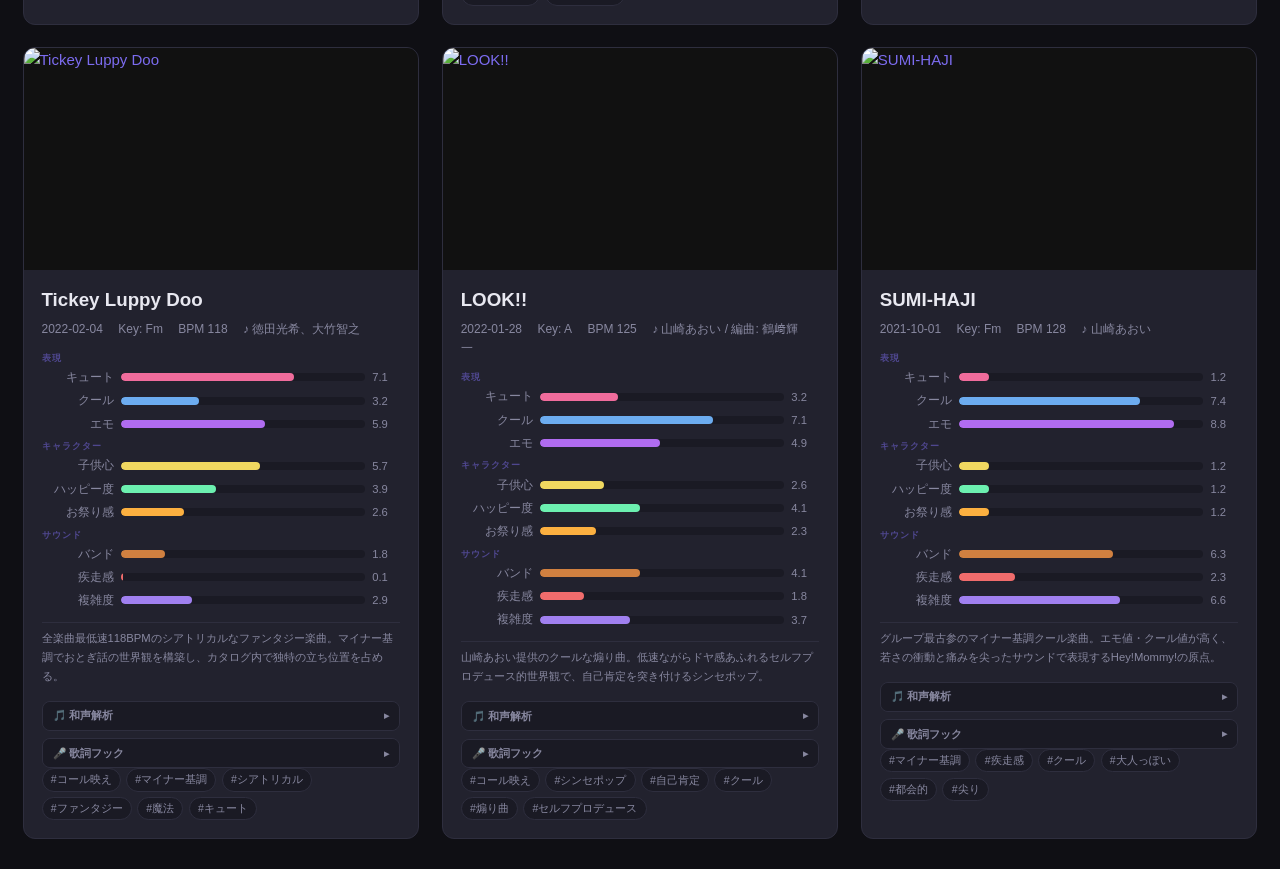
==== commit adb48126: "楽曲一覧に絞り込み・並び替えを追加 - 作曲家・リリース年のチップ（複数選択可）とキーワード検索で絞り込み - リリース日・曲名・BPM・9軸スコアで並び替え（昇順/降順切り替え） - 絞り込み・並び" ====
--- a/index.html
+++ b/index.html
@@ -12,6 +12,7 @@
   <meta property="og:type" content="website">
   <meta name="twitter:card" content="summary_large_image">
   <link rel="stylesheet" href="styles/common.css">
+  <link rel="stylesheet" href="styles/index.css">
 </head>
 <body>
 
@@ -57,7 +58,30 @@
   </div>
 </nav>
 
+<section class="list-toolbar" aria-label="絞り込みと並び替え">
+  <div class="lt-row">
+    <input type="search" id="ltSearch" class="lt-search" placeholder="曲名・タグ・歌詞フック・解説で検索" aria-label="キーワード検索">
+    <div class="lt-sort">
+      <select id="ltSort" class="lt-select" aria-label="並び替え"></select>
+      <button type="button" id="ltOrder" class="lt-order" aria-label="並び順を切り替え"></button>
+    </div>
+  </div>
+  <div class="lt-row lt-chips-row">
+    <span class="lt-label">作曲</span>
+    <div class="lt-chips" id="ltComposers"></div>
+  </div>
+  <div class="lt-row lt-chips-row">
+    <span class="lt-label">リリース</span>
+    <div class="lt-chips" id="ltYears"></div>
+  </div>
+  <div class="lt-row lt-status">
+    <span id="ltCount" class="lt-count" aria-live="polite"></span>
+    <button type="button" id="ltReset" class="lt-reset" hidden>条件をクリア</button>
+  </div>
+</section>
+
 <main class="cards-grid" id="cards"></main>
+<p class="lt-empty" id="ltEmpty" hidden>条件に合う曲がありません</p>
 
 <script src="scripts/index.js"></script>
 </body>
--- a/styles/index.css
+++ b/styles/index.css
@@ -0,0 +1,86 @@
+/* ===== Index: filter & sort toolbar ===== */
+.list-toolbar {
+  max-width: 1400px;
+  margin: 0 auto;
+  padding: 1.5rem 1.5rem 0;
+  display: flex;
+  flex-direction: column;
+  gap: .6rem;
+}
+.lt-row { display: flex; align-items: center; gap: .6rem; flex-wrap: wrap; }
+
+.lt-search {
+  flex: 1 1 260px;
+  min-width: 0;
+  padding: .5rem .8rem;
+  font: inherit; font-size: .85rem;
+  color: var(--text);
+  background: var(--surface);
+  border: 1px solid var(--border);
+  border-radius: 8px;
+}
+.lt-search:focus { outline: none; border-color: var(--accent); }
+
+.lt-sort { display: flex; gap: .35rem; }
+.lt-select, .lt-order {
+  padding: .45rem .7rem;
+  font: inherit; font-size: .8rem;
+  color: var(--text);
+  background: var(--surface);
+  border: 1px solid var(--border);
+  border-radius: 8px;
+  cursor: pointer;
+}
+.lt-order { min-width: 4.5rem; }
+.lt-select:hover, .lt-order:hover,
+.lt-select:focus, .lt-order:focus { outline: none; border-color: var(--accent); }
+
+.lt-chips-row { align-items: flex-start; flex-wrap: nowrap; }
+.lt-label {
+  flex-shrink: 0;
+  width: 4.2rem;
+  padding-top: .2rem;
+  font-size: .72rem; font-weight: 600;
+  color: var(--muted);
+}
+.lt-chips { display: flex; flex-wrap: wrap; gap: .35rem; }
+.lt-chip {
+  padding: .2rem .65rem;
+  font: inherit; font-size: .72rem;
+  color: var(--muted);
+  background: var(--surface);
+  border: 1px solid var(--border);
+  border-radius: 999px;
+  cursor: pointer;
+  white-space: nowrap;
+  transition: background .15s, color .15s, border-color .15s;
+}
+.lt-chip:hover { color: var(--text); border-color: var(--accent); }
+.lt-chip[aria-pressed="true"] { background: var(--accent); border-color: var(--accent); color: #fff; }
+.lt-chip-count { margin-left: .3rem; opacity: .7; }
+
+.lt-status { min-height: 1.6rem; }
+.lt-count { font-size: .75rem; color: var(--muted); }
+.lt-reset {
+  padding: .15rem .6rem;
+  font: inherit; font-size: .72rem;
+  color: var(--accent);
+  background: none;
+  border: 1px solid var(--border);
+  border-radius: 999px;
+  cursor: pointer;
+}
+.lt-reset:hover { border-color: var(--accent); }
+
+.list-toolbar + .cards-grid { padding-top: 1rem; }
+.lt-empty { text-align: center; color: var(--muted); font-size: .85rem; padding: 3rem 1rem; }
+
+/* Highlight the axis currently used for sorting */
+.score-row.sorted .score-label { color: var(--text); font-weight: 700; }
+
+@media (max-width: 600px) {
+  .list-toolbar { padding: 1rem 1rem 0; }
+  .lt-sort { width: 100%; }
+  .lt-select { flex: 1; }
+  .lt-label { width: 3.6rem; }
+}
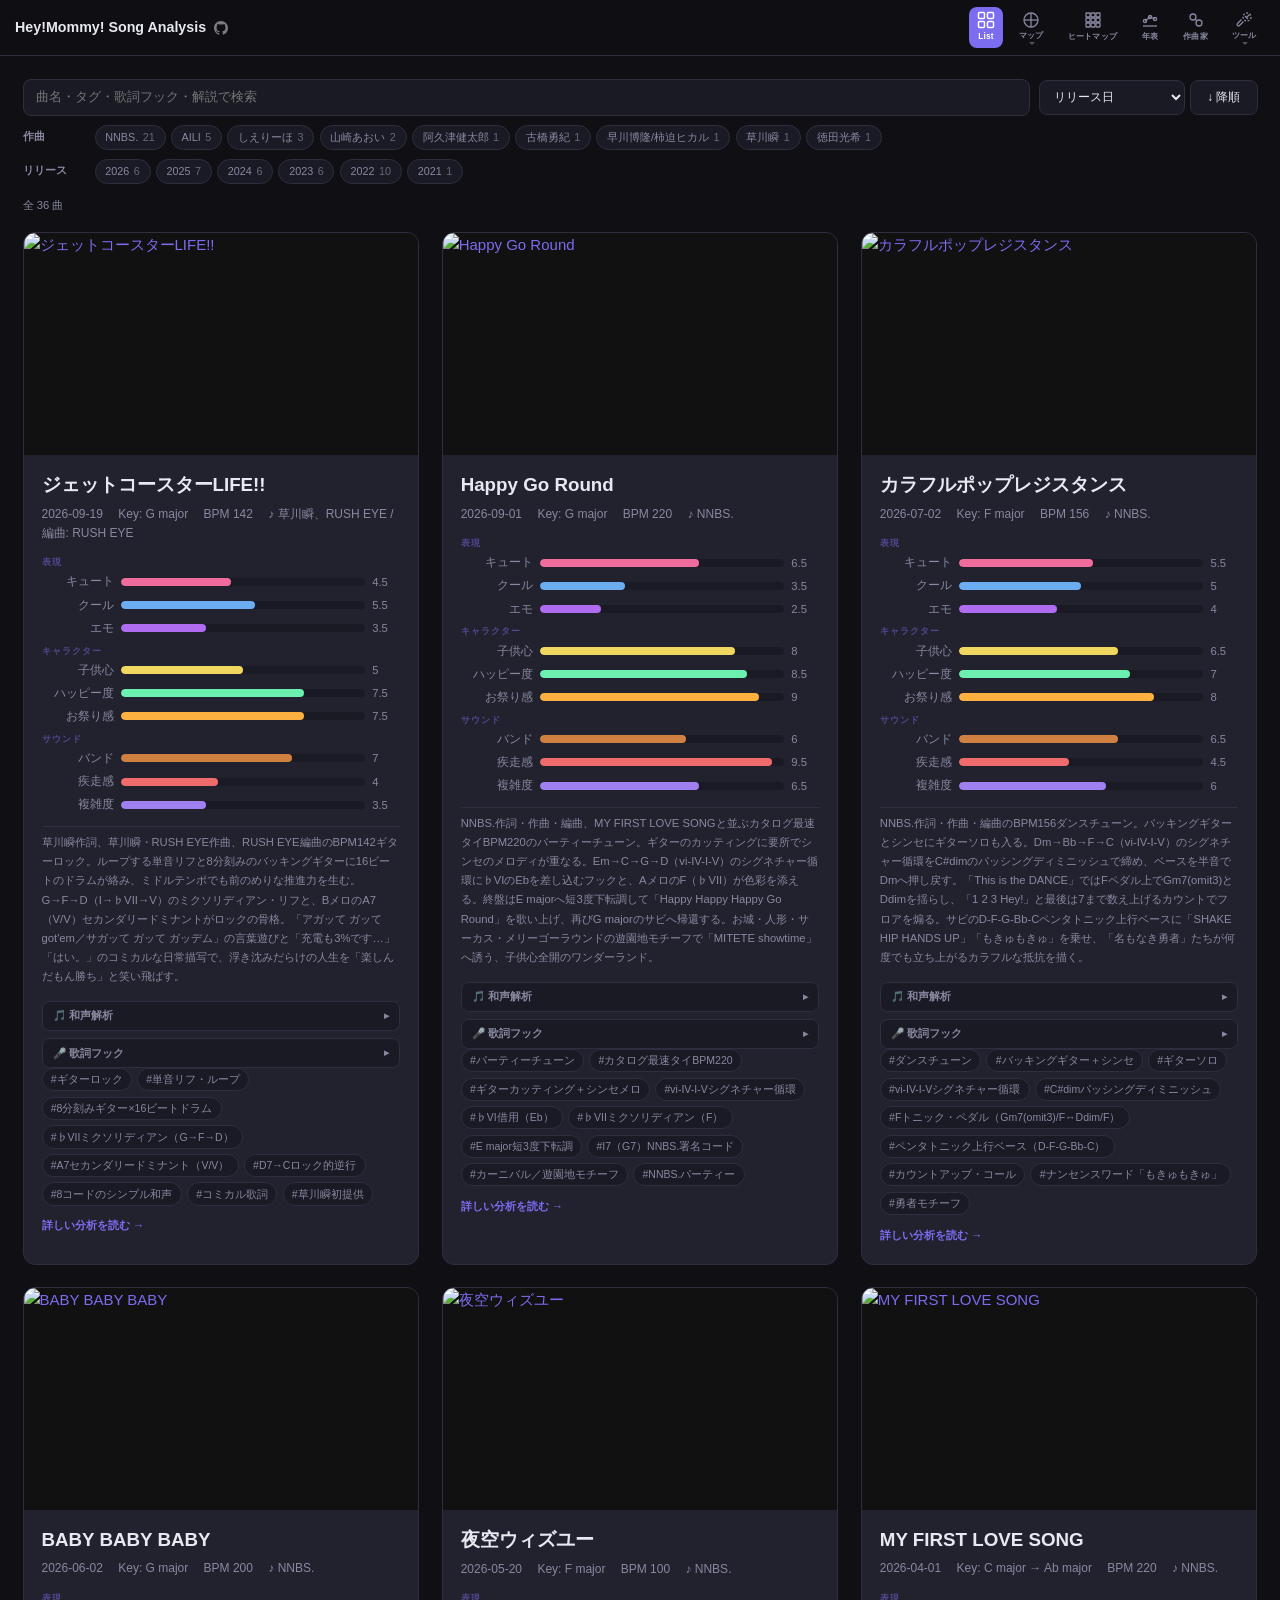
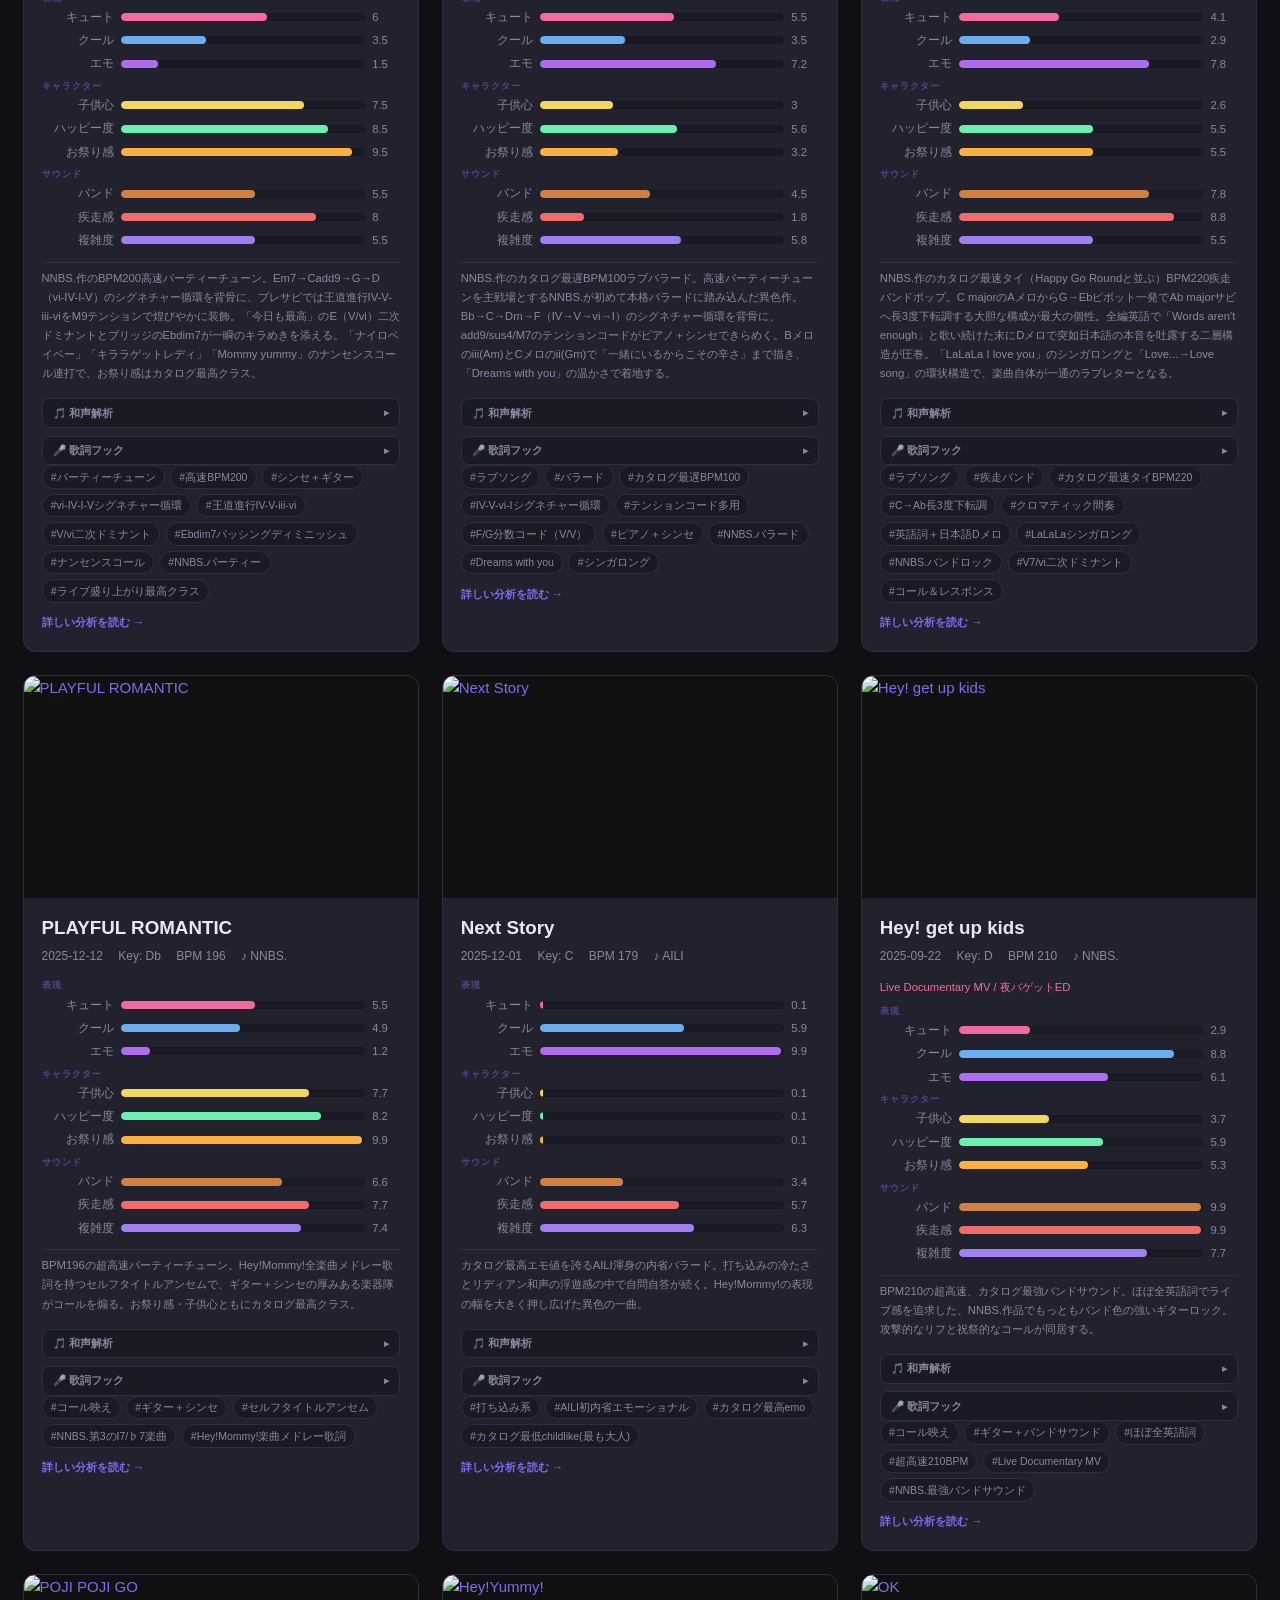
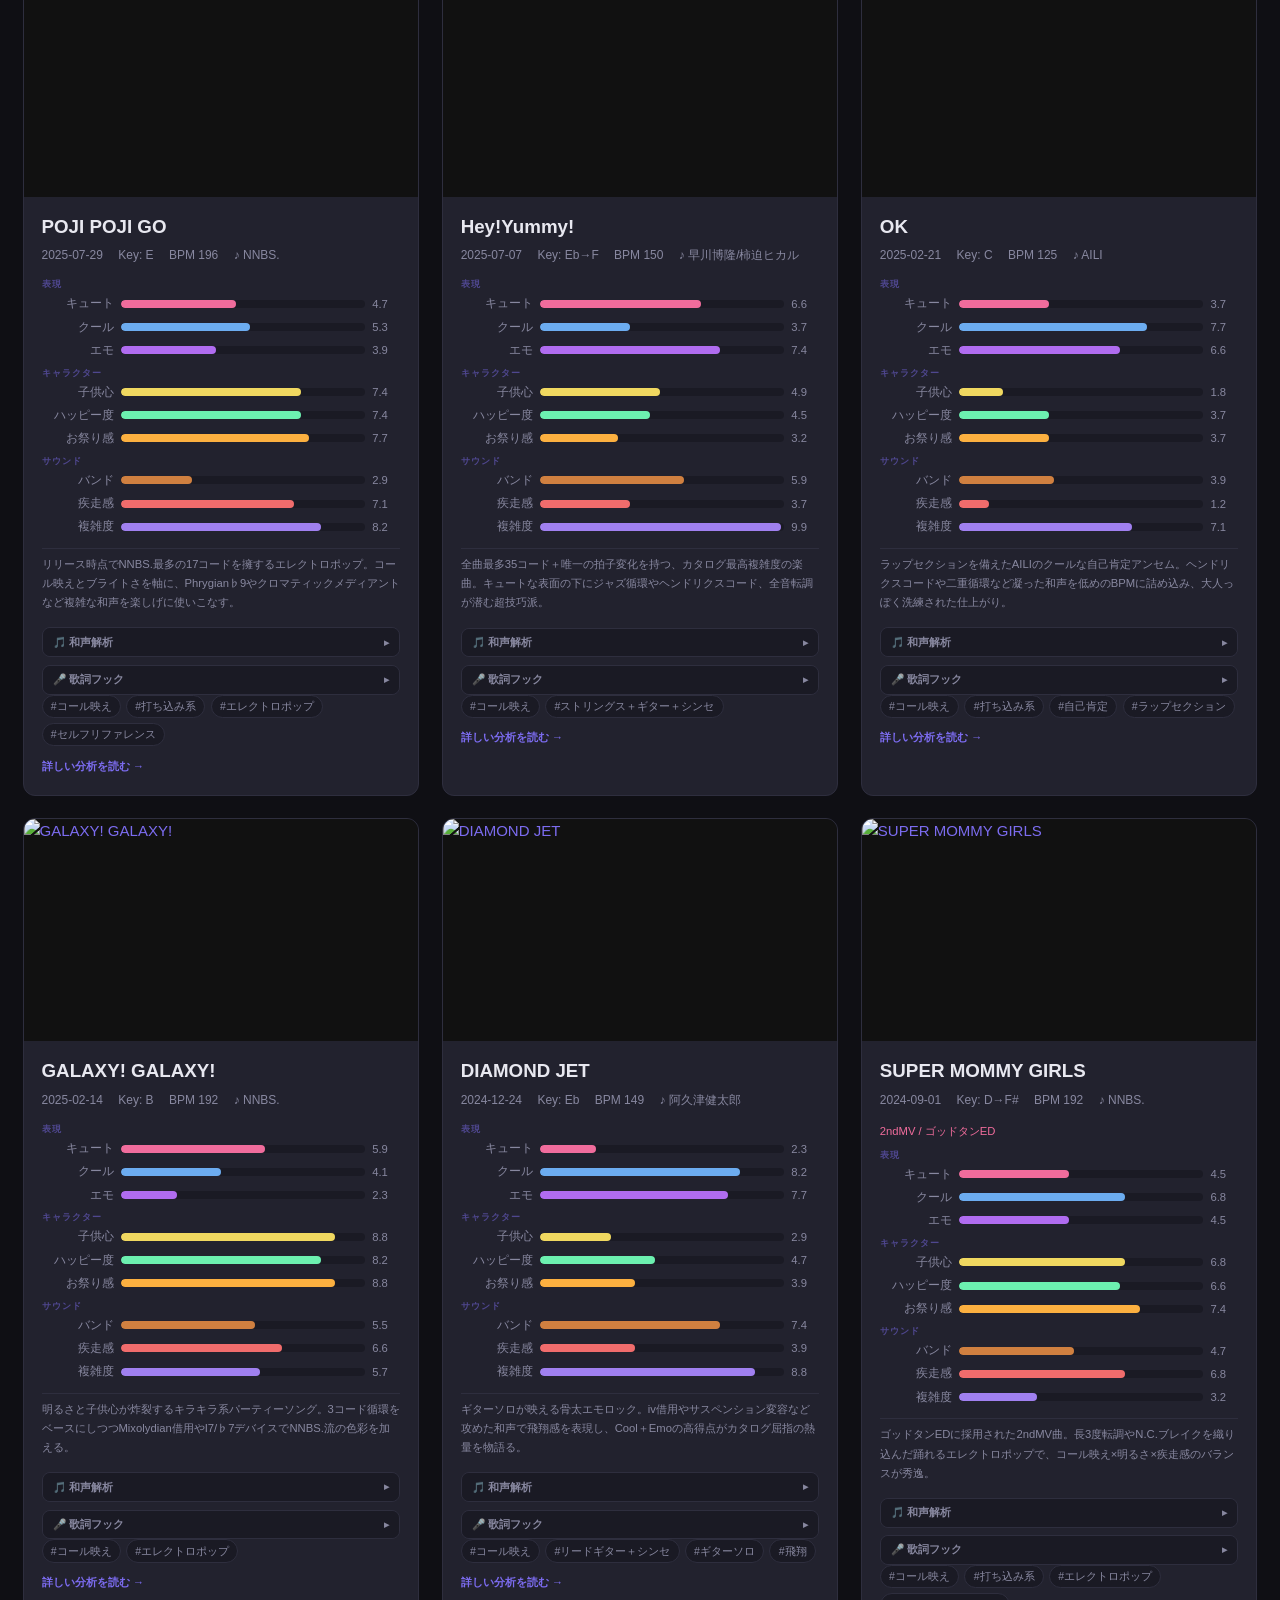
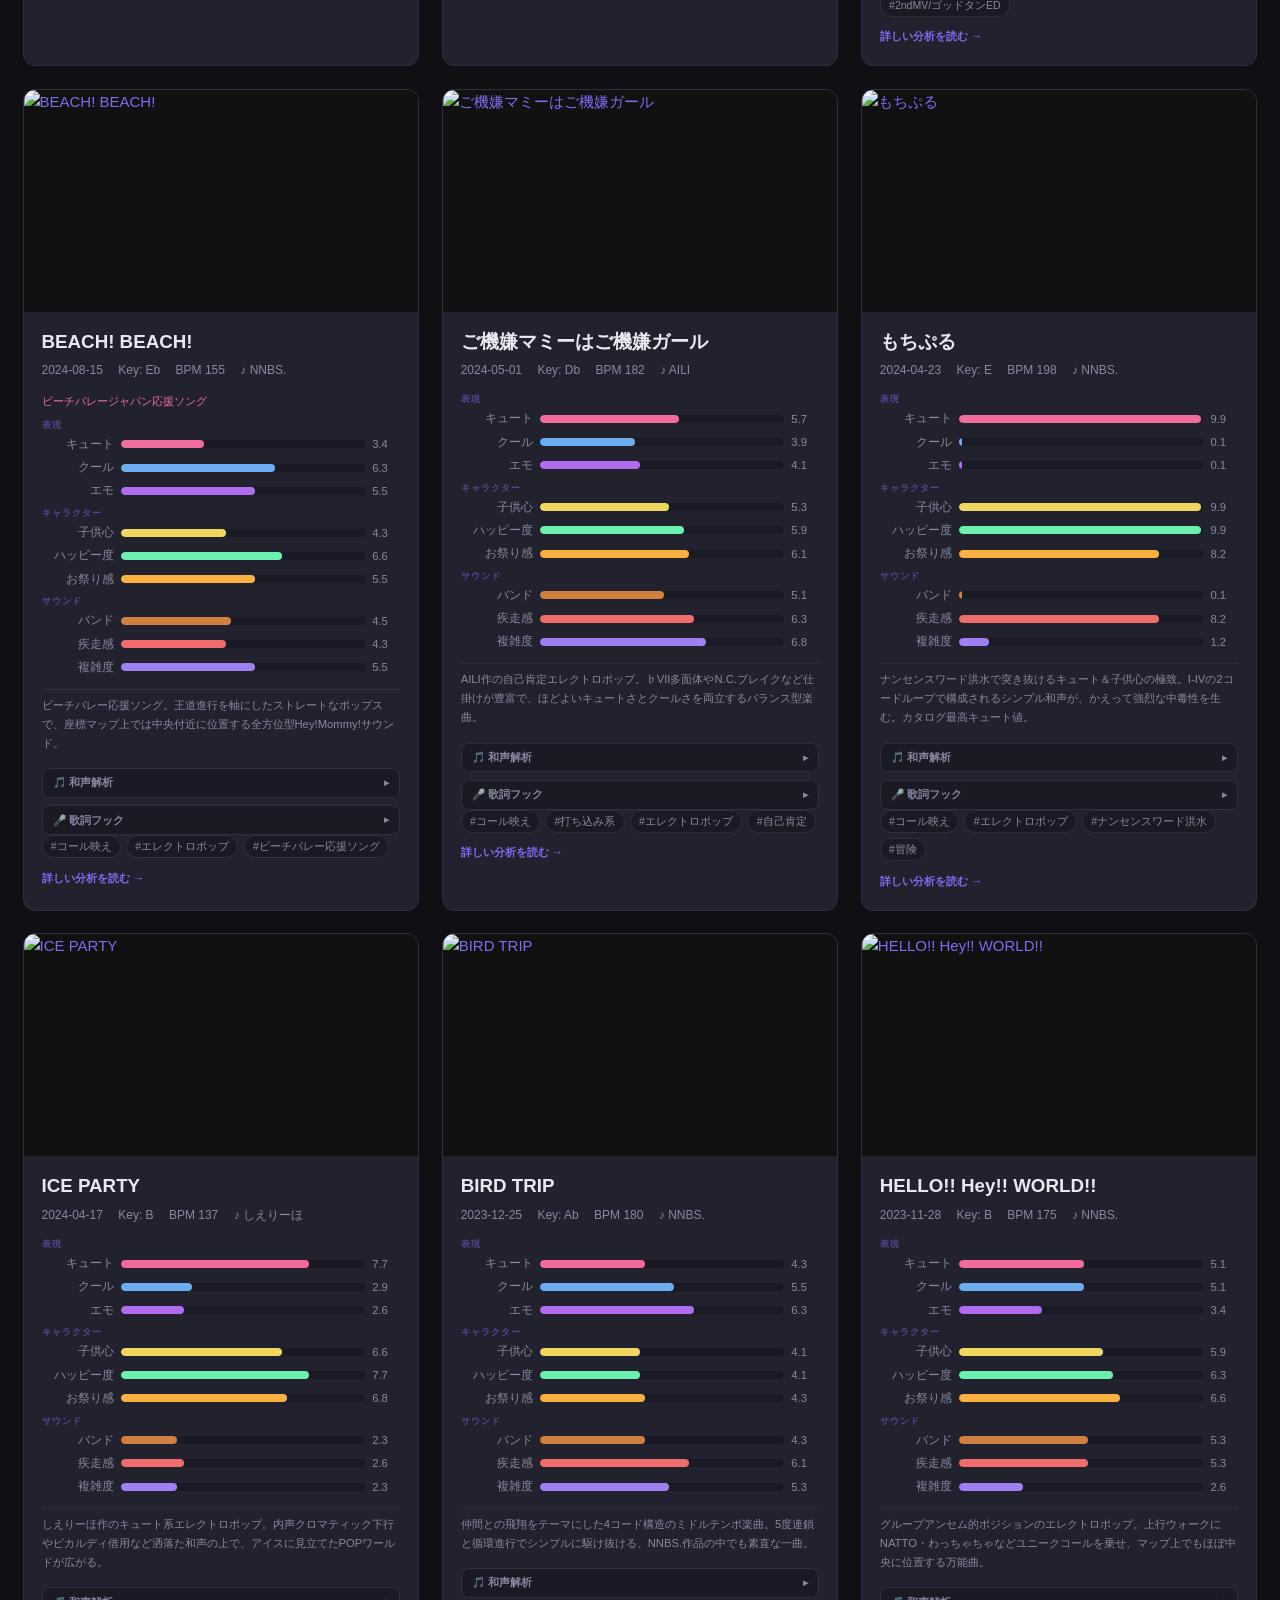
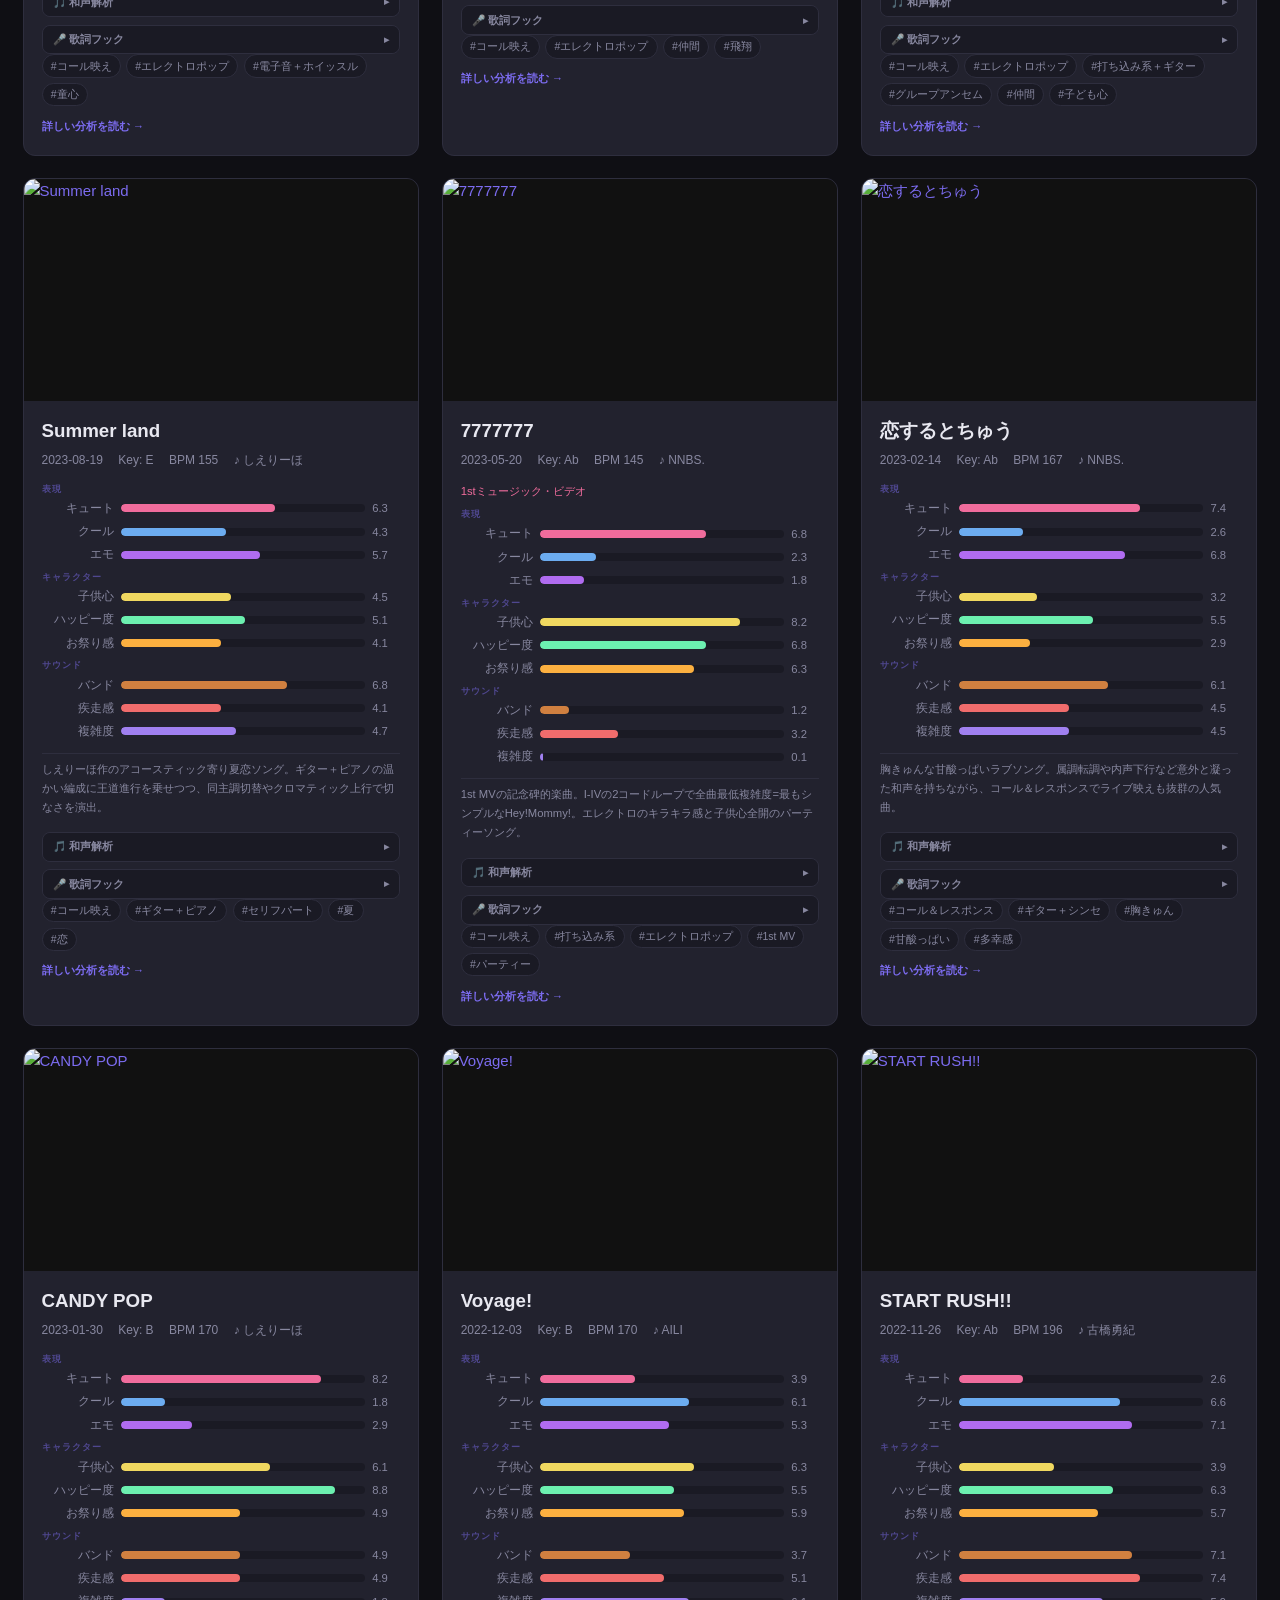
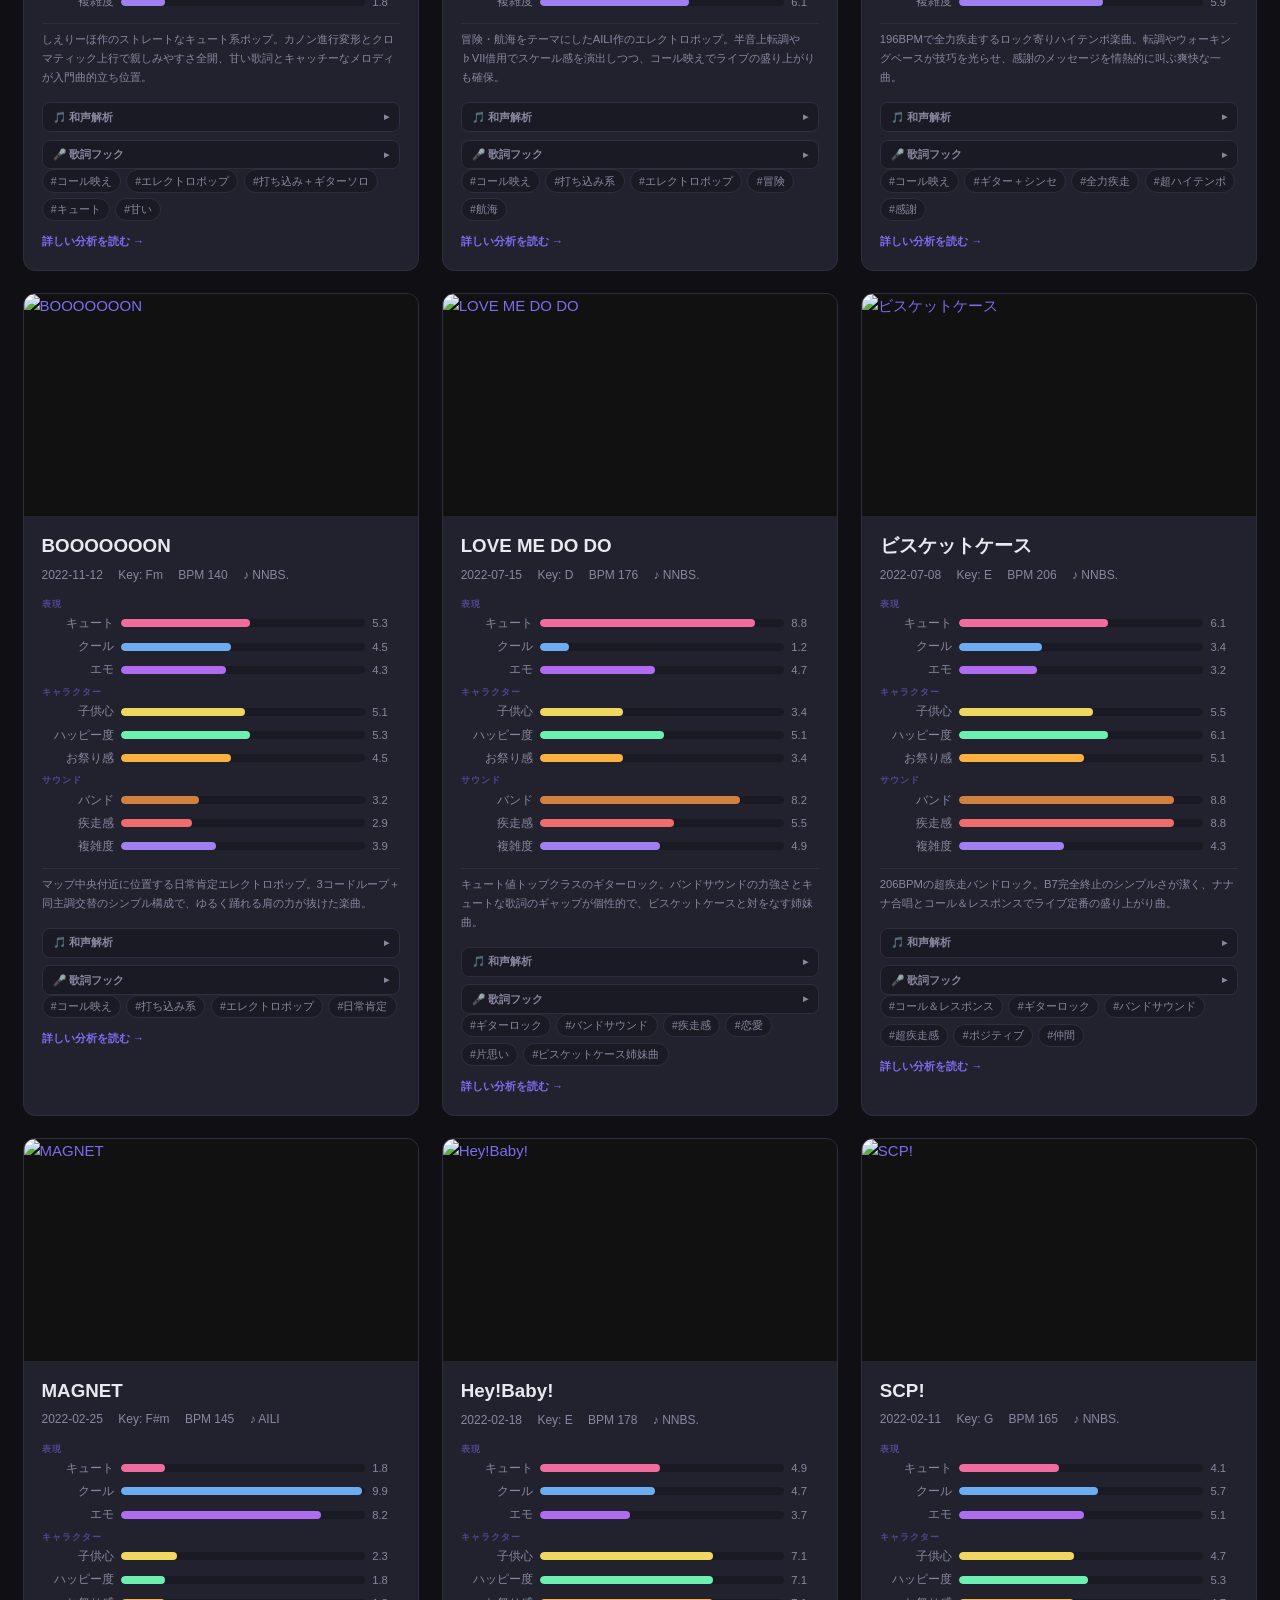
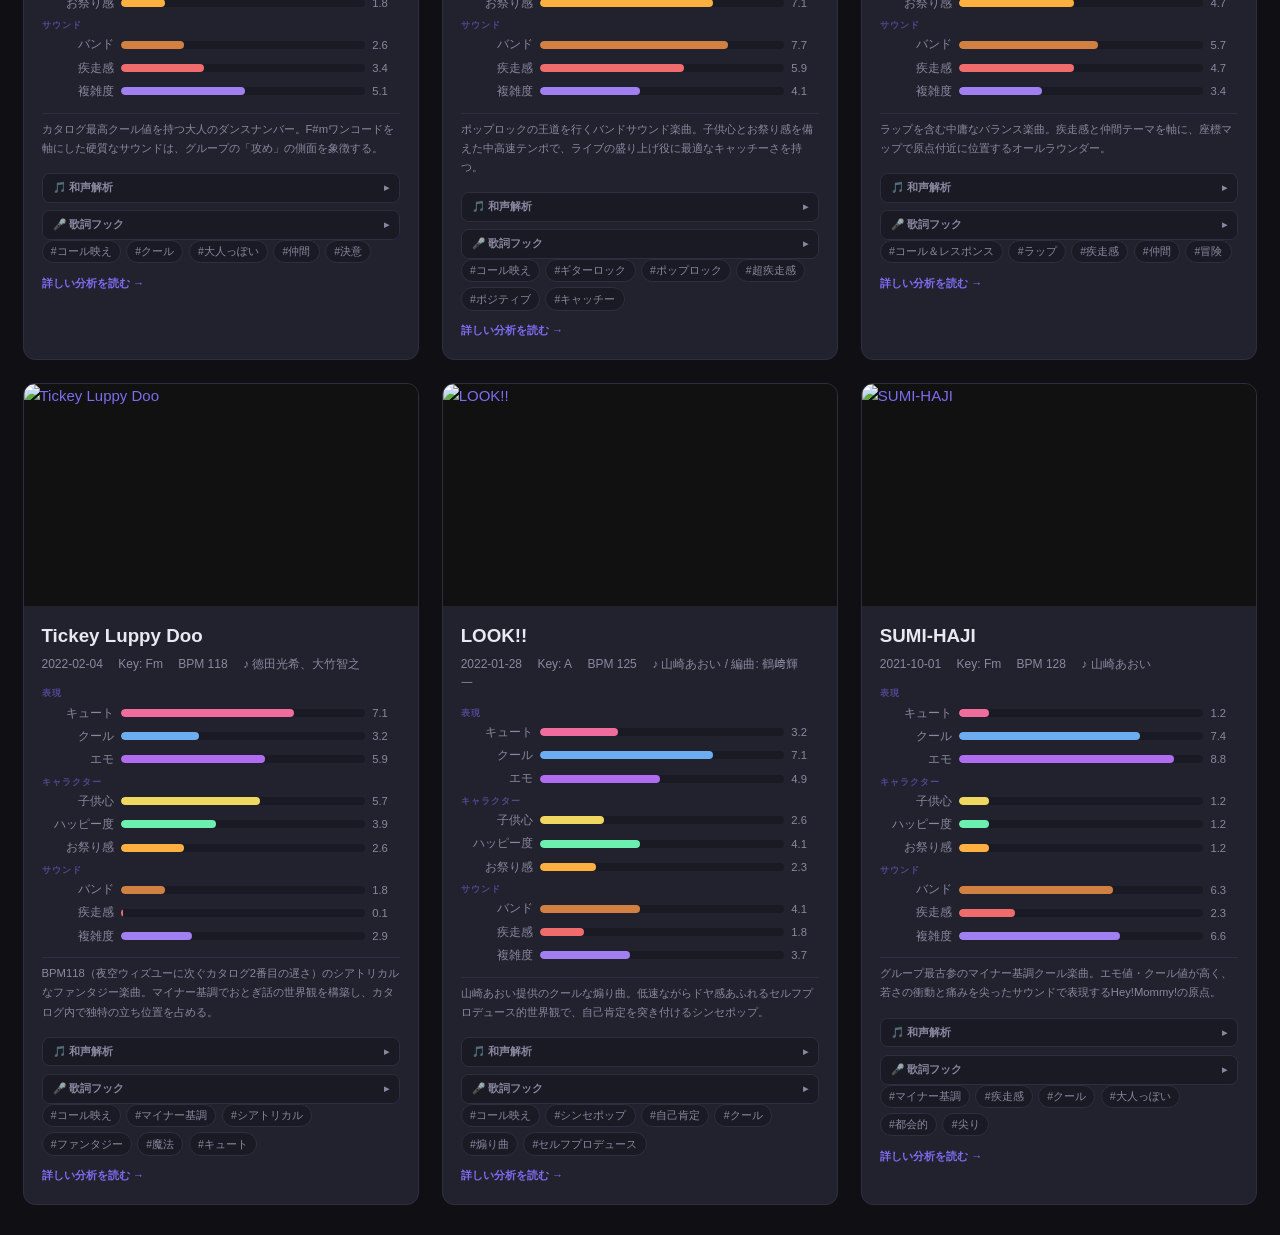
==== commit 85c4f518: "年表ページ（timeline.html）を追加 - 楽曲をリリース順に年ごとに一覧表示（ジャケット・作曲・Key・BPM・summary、   曲名から詳細ページへ）。年の見出しはナビの下に固定 - " ====
--- a/index.html
+++ b/index.html
@@ -39,6 +39,10 @@
   <a href="heatmap.html" class="nav-btn" title="ヒートマップ" aria-label="スコアヒートマップ">
     <svg width="18" height="18" viewBox="0 0 18 18" fill="none" stroke="currentColor" stroke-width="1.3"><rect x="2" y="2" width="4" height="4" rx=".5"/><rect x="7" y="2" width="4" height="4" rx=".5"/><rect x="12" y="2" width="4" height="4" rx=".5"/><rect x="2" y="7" width="4" height="4" rx=".5"/><rect x="7" y="7" width="4" height="4" rx=".5"/><rect x="12" y="7" width="4" height="4" rx=".5"/><rect x="2" y="12" width="4" height="4" rx=".5"/><rect x="7" y="12" width="4" height="4" rx=".5"/><rect x="12" y="12" width="4" height="4" rx=".5"/></svg>
     <span>ヒートマップ</span>
+  </a>
+  <a href="timeline.html" class="nav-btn" title="年表" aria-label="年表">
+    <svg width="18" height="18" viewBox="0 0 18 18" fill="none" stroke="currentColor" stroke-width="1.3"><line x1="2" y1="15" x2="16" y2="15"/><circle cx="4" cy="10" r="1.6"/><circle cx="9" cy="6" r="1.6"/><circle cx="14" cy="8" r="1.6"/><polyline points="4,10 9,6 14,8"/></svg>
+    <span>年表</span>
   </a>
   <a href="composer.html" class="nav-btn" title="作曲家DNA" aria-label="作曲家DNA">
     <svg width="18" height="18" viewBox="0 0 18 18" fill="none" stroke="currentColor" stroke-width="1.3"><circle cx="6" cy="6" r="3"/><circle cx="12" cy="12" r="3"/><line x1="8.1" y1="8.1" x2="9.9" y2="9.9"/></svg>
@@ -83,6 +87,7 @@
 <main class="cards-grid" id="cards"></main>
 <p class="lt-empty" id="ltEmpty" hidden>条件に合う曲がありません</p>
 
+<script src="scripts/common.js"></script>
 <script src="scripts/index.js"></script>
 </body>
 </html>
--- a/styles/common.css
+++ b/styles/common.css
@@ -162,6 +162,11 @@
 
 .card-body { padding: 1rem 1.2rem 1.2rem; }
 
+/* Song title linking to song.html */
+.song-link { color: inherit; display: block; }
+.song-link:hover { color: var(--accent); text-decoration: none; }
+.hm-table .song-link { display: inline; }
+.card-detail-link { display: inline-block; margin-top: .7rem; font-size: .75rem; font-weight: 600; }
 .card-title {
   font-size: 1.25rem; font-weight: 700;
   margin-bottom: .3rem;
@@ -432,7 +437,8 @@
   justify-content: center;
   background: rgba(0,0,0,.45);
   color: #fff;
-  font-size: 1.1rem;
+  font-size: .72rem;
+  font-weight: 700;
   opacity: 0;
   transition: opacity .2s;
   pointer-events: none;
@@ -463,6 +469,9 @@
   white-space: nowrap;
   pointer-events: none;
 }
+/* Hidden by label collision in map.js; still shown while the point is hovered */
+.map-point-title.label-hidden { opacity: 0; }
+.map-point:hover .map-point-title.label-hidden { opacity: 1; }
 
 /* Tooltip (floating, appended to body) */
 .map-tooltip {
@@ -502,6 +511,9 @@
   text-decoration: underline;
 }
 .touch .map-tooltip .tt-youtube { display: inline-block; }
+.map-tooltip .tt-hint { margin-top: .3rem; font-size: .68rem; color: var(--accent); }
+.touch .map-tooltip .tt-hint { display: none; }
+.map-tooltip .tt-youtube + .tt-youtube { margin-left: .8rem; }
 
 /* ===== Map Tabs ===== */
 /* (map-tabs removed — A/B switching is now in nav) */
@@ -563,6 +575,11 @@
 
 /* ===== Responsive ===== */
 @media (max-width: 600px) {
+  .nav { gap: .15rem; padding: .35rem .5rem; }
+  .nav-title { font-size: .78rem; line-height: 1.3; }
+  .nav-github { margin-left: .25rem; }
+  .nav-btn { padding: .3rem .3rem; }
+  .nav-btn span { white-space: nowrap; }
   .cards-grid { grid-template-columns: 1fr; padding: 1rem; }
   .map-title { margin: .2rem 0 0; font-size: .88rem; }
   .map-subtitle { margin: .1rem 0 .15rem; font-size: .7rem; }
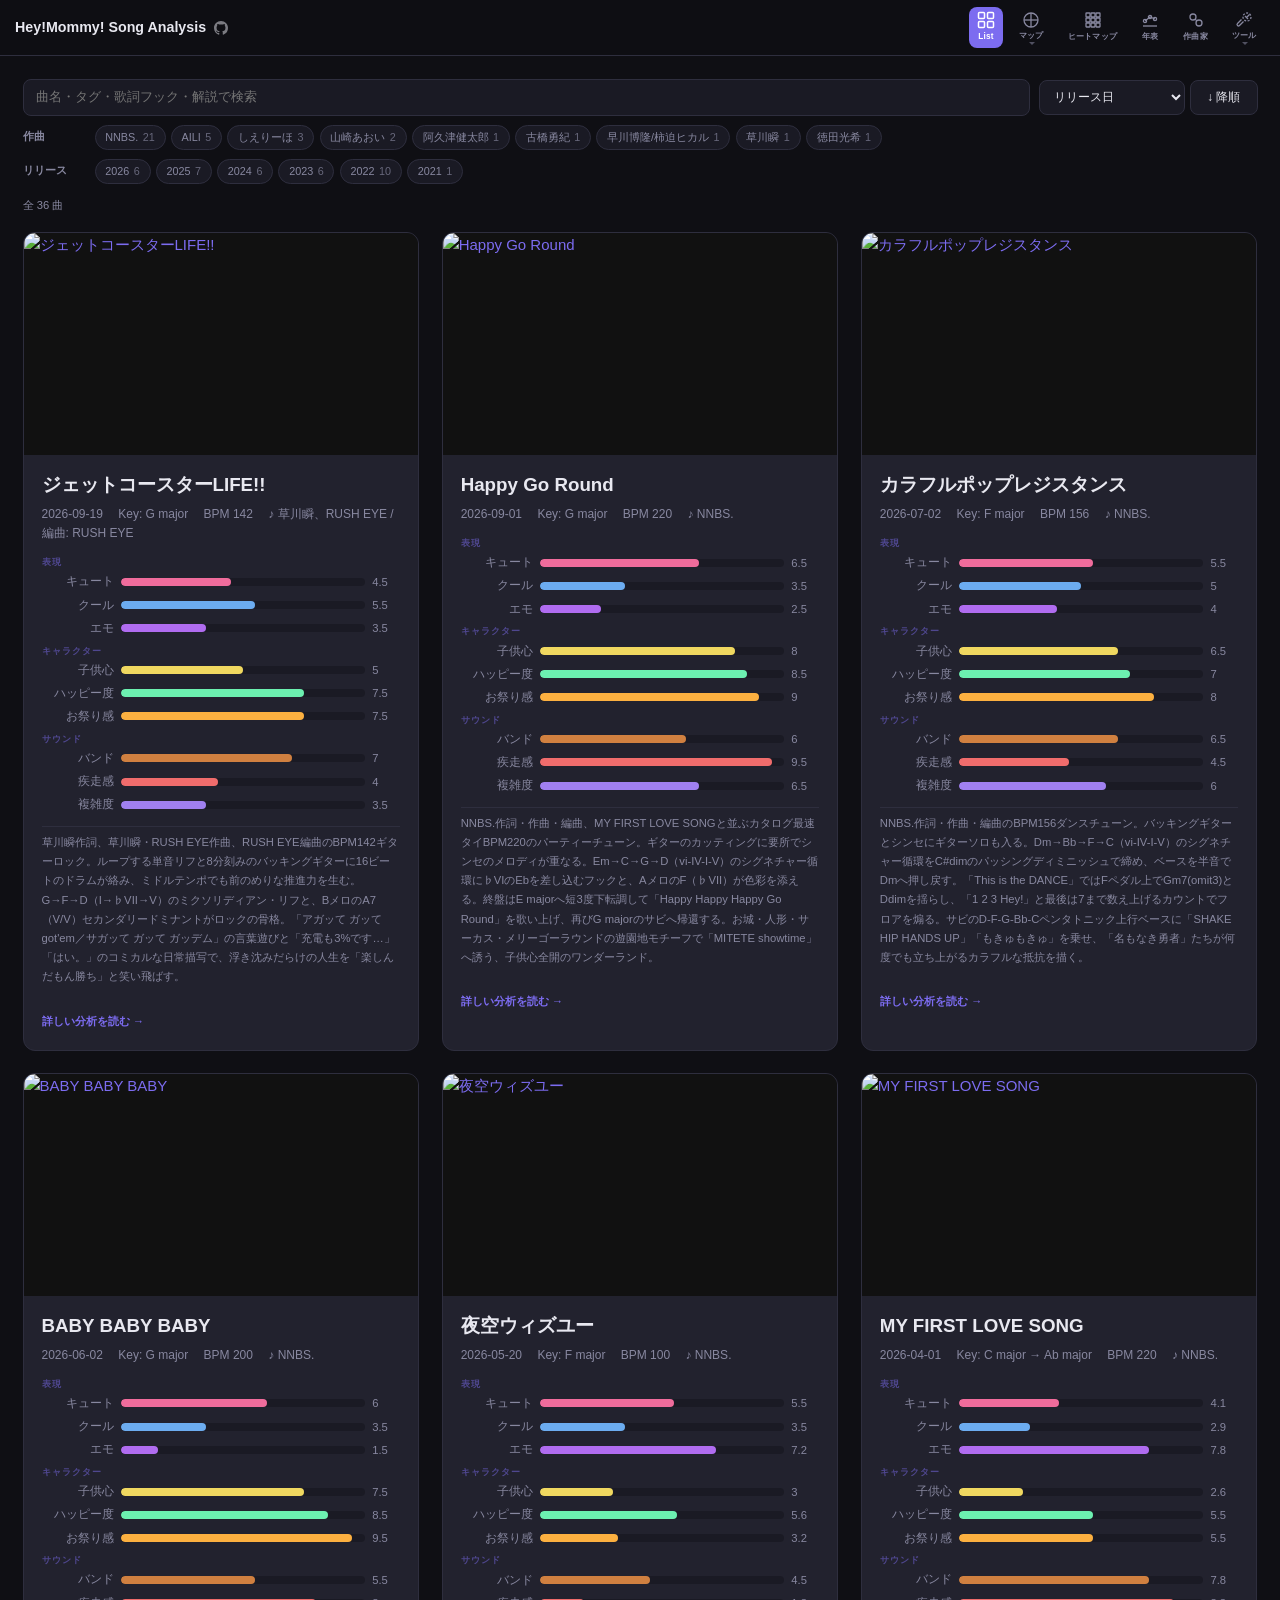
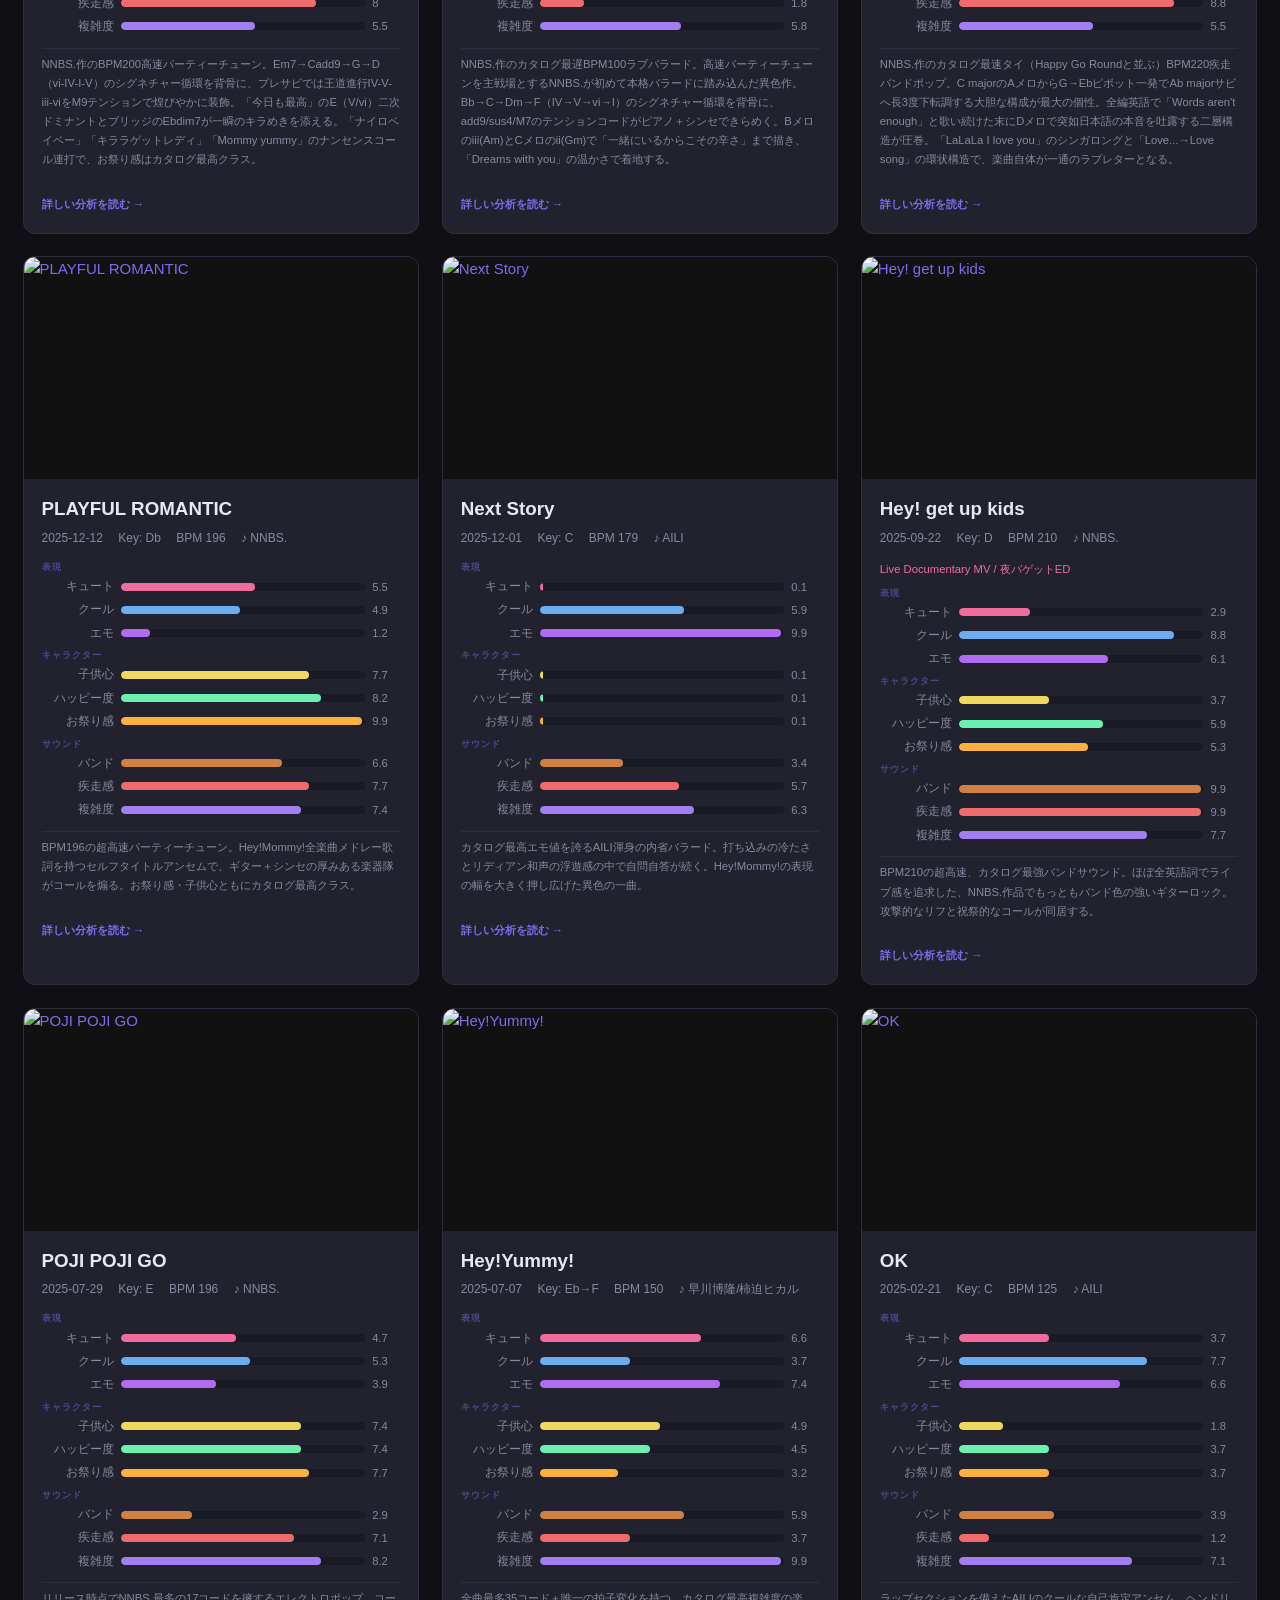
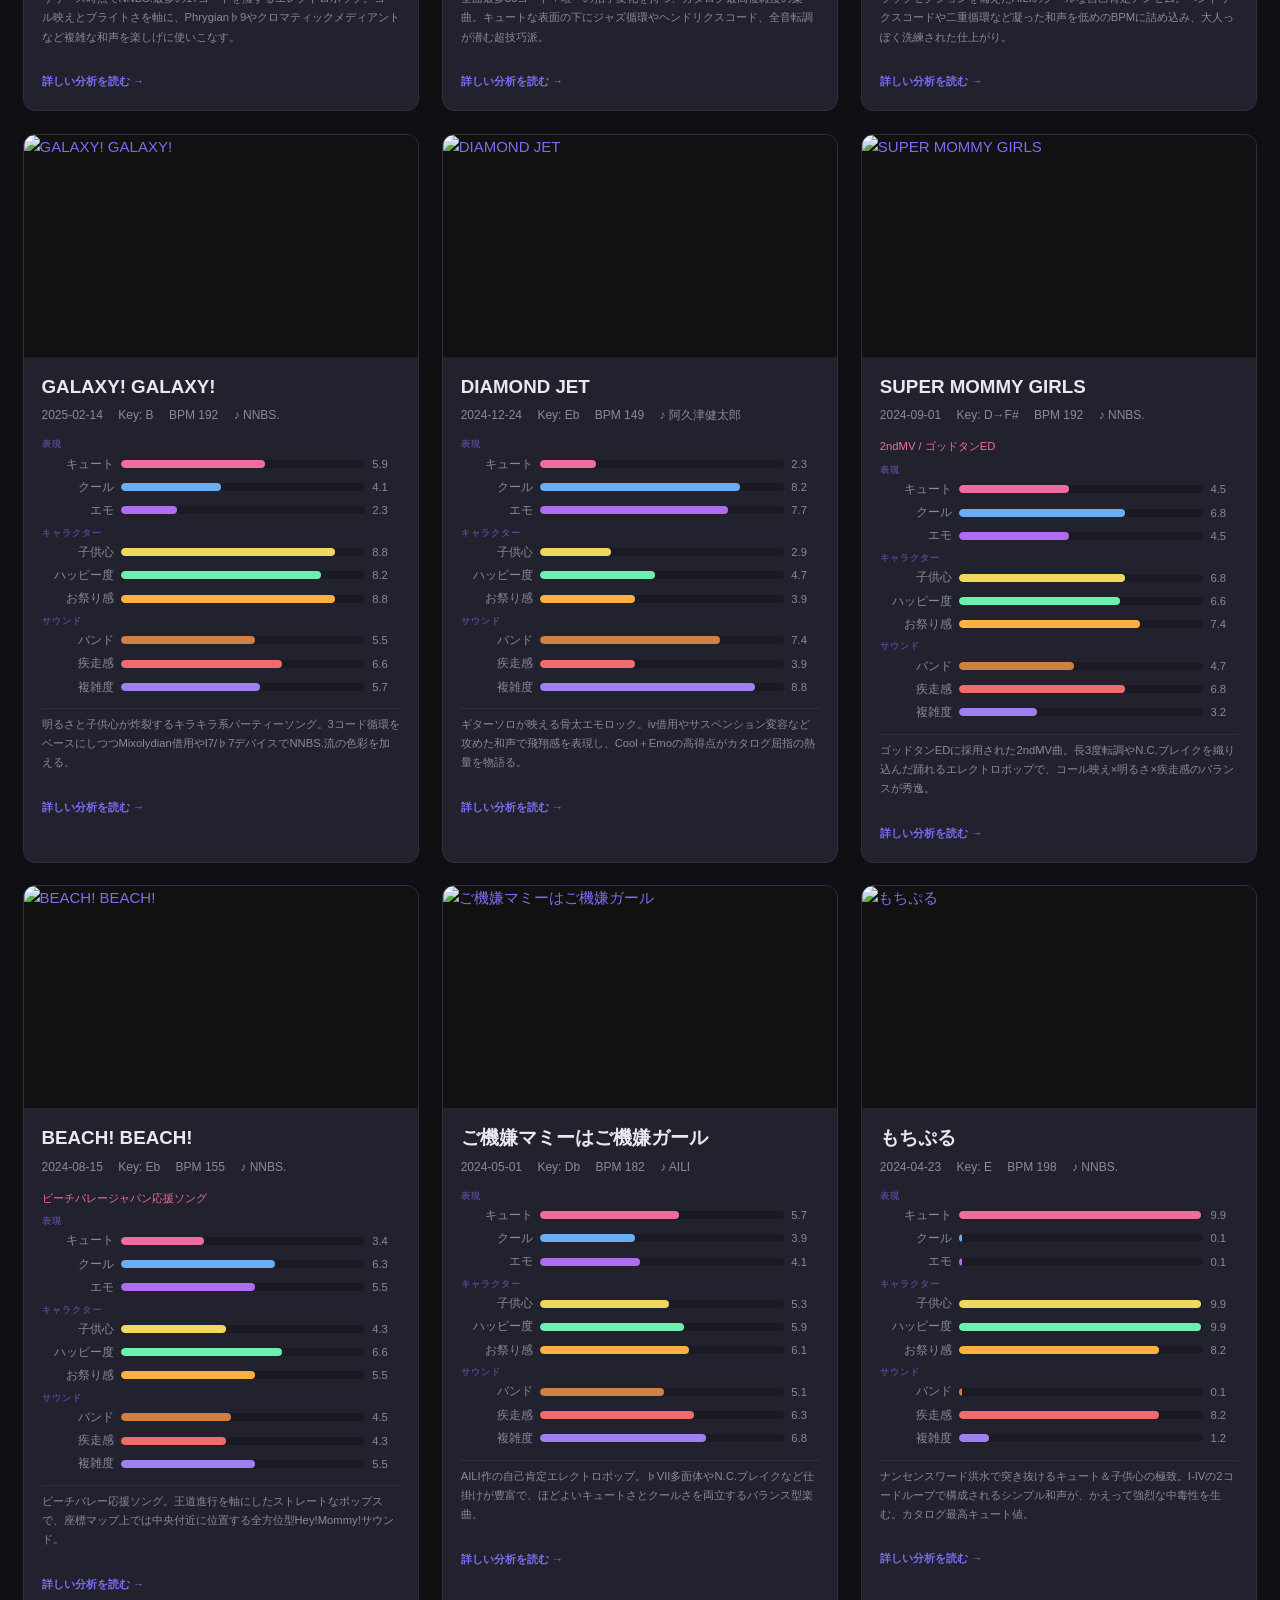
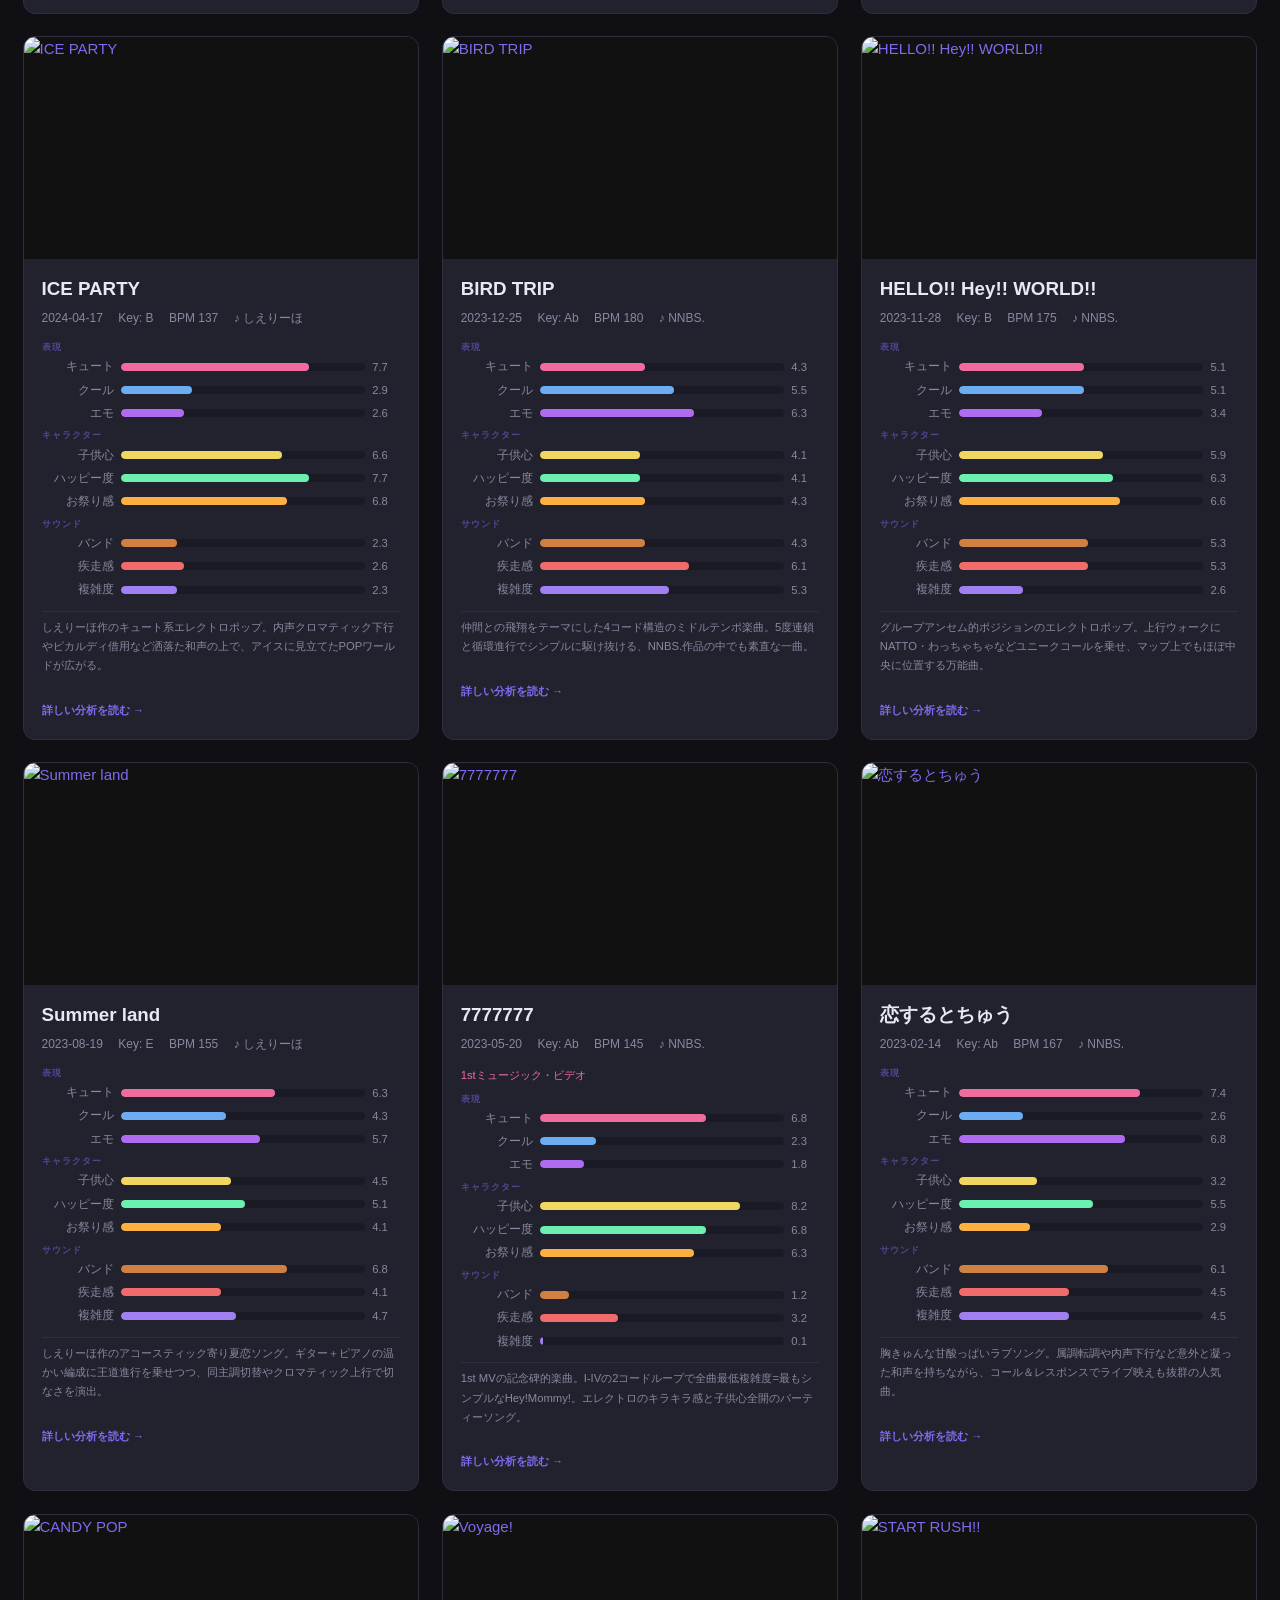
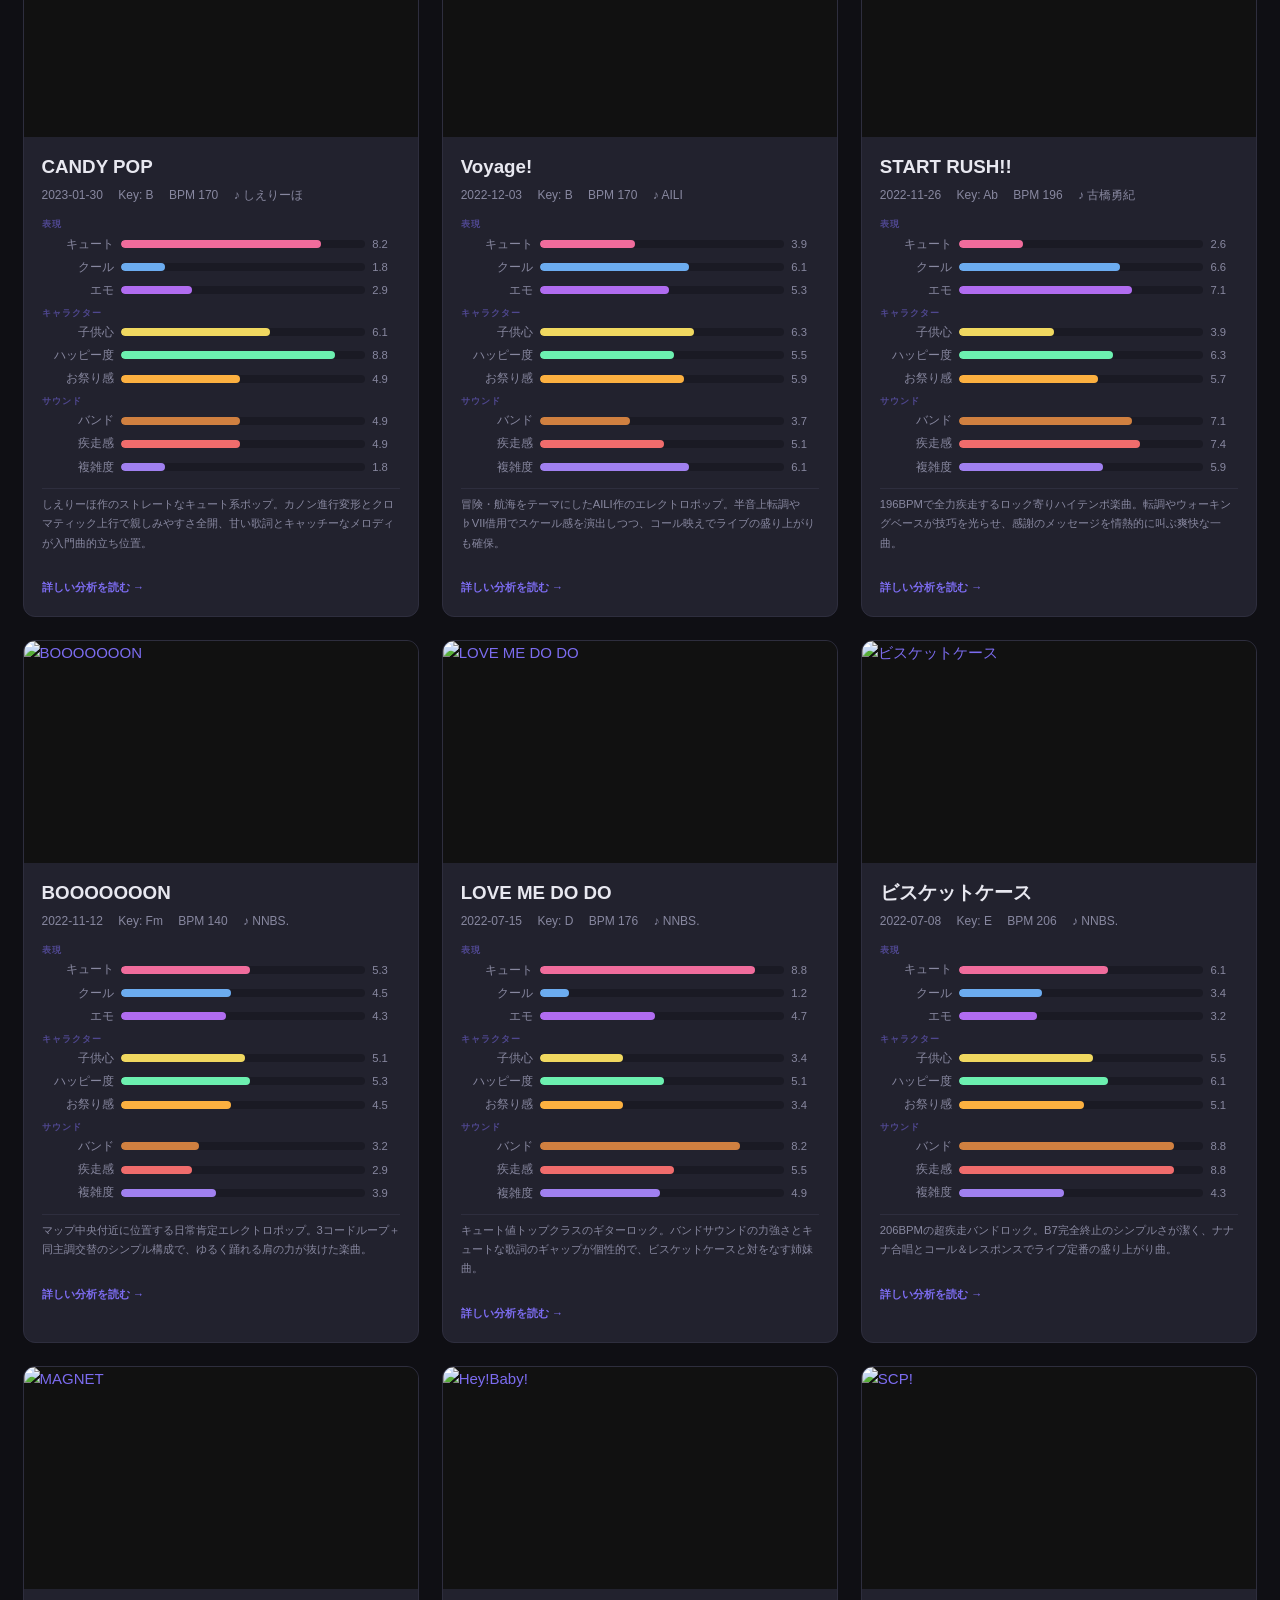
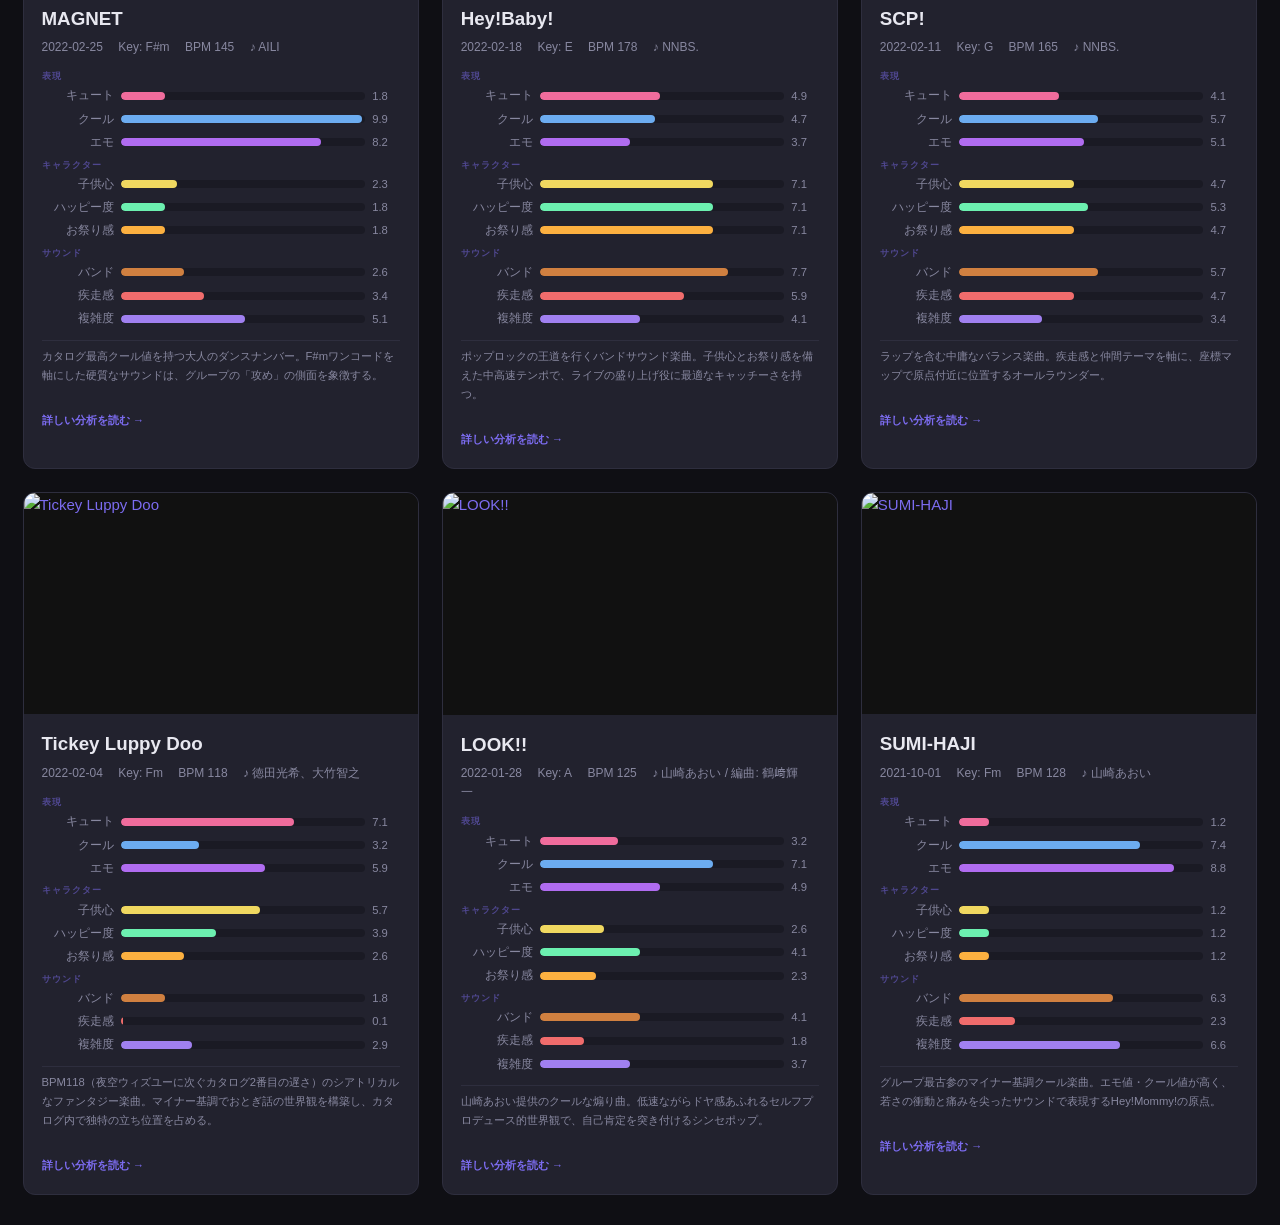
==== commit 892170e2: "モバイルのナビを折りたたみ、一覧カードを簡素化 - 幅 600px 以下ではナビ項目をメニューボタンの中に折りたたむ   （scripts/nav.js がボタンを追加。マップ・ツールのサブメニューは" ====
--- a/index.html
+++ b/index.html
@@ -87,6 +87,7 @@
 <main class="cards-grid" id="cards"></main>
 <p class="lt-empty" id="ltEmpty" hidden>条件に合う曲がありません</p>
 
+<script src="scripts/nav.js"></script>
 <script src="scripts/common.js"></script>
 <script src="scripts/index.js"></script>
 </body>
--- a/styles/common.css
+++ b/styles/common.css
@@ -63,6 +63,20 @@
 .nav-btn:hover { background: var(--card); color: var(--text); text-decoration: none; }
 .nav-btn.active { background: var(--accent); color: #fff; text-decoration: none; }
 
+/* Menu button: only shown in the mobile layout */
+.nav-toggle {
+  display: none; align-items: center; justify-content: center;
+  width: 40px; height: 40px;
+  color: var(--text); background: none;
+  border: 1px solid var(--border); border-radius: 8px;
+  cursor: pointer;
+}
+.nav-toggle:hover { background: var(--card); }
+.nav-toggle line { transition: transform .2s, opacity .2s; transform-origin: 10px 10px; }
+.nav-open .nav-toggle-l1 { transform: translateY(4px) rotate(45deg); }
+.nav-open .nav-toggle-l2 { opacity: 0; }
+.nav-open .nav-toggle-l3 { transform: translateY(-4px) rotate(-45deg); }
+
 /* ===== Nav Dropdown ===== */
 .nav-dropdown {
   position: relative;
@@ -247,54 +261,7 @@
   border-top: 1px solid var(--border);
 }
 
-/* Collapsible details sections */
-.card-details {
-  margin-top: .5rem;
-  border: 1px solid var(--border);
-  border-radius: 8px;
-  overflow: hidden;
-}
-.card-details-summary {
-  display: flex; align-items: center; gap: .3rem;
-  padding: .35rem .7rem;
-  font-size: .72rem; font-weight: 600;
-  color: var(--muted);
-  cursor: pointer;
-  user-select: none;
-  background: var(--surface);
-  list-style: none;           /* hide default marker */
-}
-.card-details-summary::-webkit-details-marker { display: none; }
-.card-details-summary::after {
-  content: '▸';
-  margin-left: auto;
-  font-size: .65rem;
-  transition: transform .2s;
-}
-.card-details[open] > .card-details-summary::after {
-  transform: rotate(90deg);
-}
-
-/* Harmony note */
-.harmony-note {
-  padding: .5rem .7rem;
-  font-size: .72rem;
-  line-height: 1.6;
-  color: var(--muted);
-  border-top: 1px solid var(--border);
-}
-
-/* Lyrics hooks */
-.hooks-section {
-  padding: .4rem .7rem;
-  display: flex;
-  flex-wrap: wrap;
-  align-items: center;
-  gap: .3rem;
-  font-size: .68rem;
-  color: var(--muted);
-  border-top: 1px solid var(--border);
-}
+/* Lyrics hook chip (song.html) */
 .hook {
   padding: .1rem .4rem;
   border-radius: 4px;
@@ -575,11 +542,30 @@
 
 /* ===== Responsive ===== */
 @media (max-width: 600px) {
-  .nav { gap: .15rem; padding: .35rem .5rem; }
-  .nav-title { font-size: .78rem; line-height: 1.3; }
-  .nav-github { margin-left: .25rem; }
-  .nav-btn { padding: .3rem .3rem; }
-  .nav-btn span { white-space: nowrap; }
+  /* Nav collapses behind the menu button (scripts/nav.js) */
+  .nav { flex-wrap: wrap; gap: 0 .5rem; padding: .45rem .75rem; }
+  .nav-toggle { display: flex; }
+  .nav > .nav-btn, .nav > .nav-dropdown { display: none; }
+  .nav.nav-open { padding-bottom: .6rem; }
+  .nav.nav-open > .nav-btn, .nav.nav-open > .nav-dropdown { flex-basis: 100%; }
+  .nav.nav-open > .nav-dropdown { display: block; }
+  .nav.nav-open > .nav-btn:first-of-type { margin-top: .45rem; border-top: 1px solid var(--border); border-radius: 0 0 8px 8px; }
+  .nav.nav-open .nav-btn {
+    display: flex; flex-direction: row; gap: .7rem;
+    padding: .65rem .6rem;
+    font-size: .88rem; letter-spacing: 0;
+  }
+  .nav.nav-open .nav-btn svg { width: 18px; height: 18px; flex-shrink: 0; }
+  /* Dropdown parents become section labels with their links listed under them */
+  .nav.nav-open .nav-dropdown > .nav-btn { cursor: default; pointer-events: none; color: var(--text); }
+  .nav.nav-open .nav-dropdown > .nav-btn::after { display: none; }
+  .nav.nav-open .nav-dropdown-menu {
+    display: grid; grid-template-columns: repeat(2, 1fr);
+    position: static; transform: none;
+    min-width: 0; padding: 0 0 .3rem 2.1rem;
+    background: none; border: none; box-shadow: none;
+  }
+  .nav.nav-open .nav-dropdown-menu a { padding: .5rem .6rem; font-size: .85rem; border-radius: 6px; }
   .cards-grid { grid-template-columns: 1fr; padding: 1rem; }
   .map-title { margin: .2rem 0 0; font-size: .88rem; }
   .map-subtitle { margin: .1rem 0 .15rem; font-size: .7rem; }
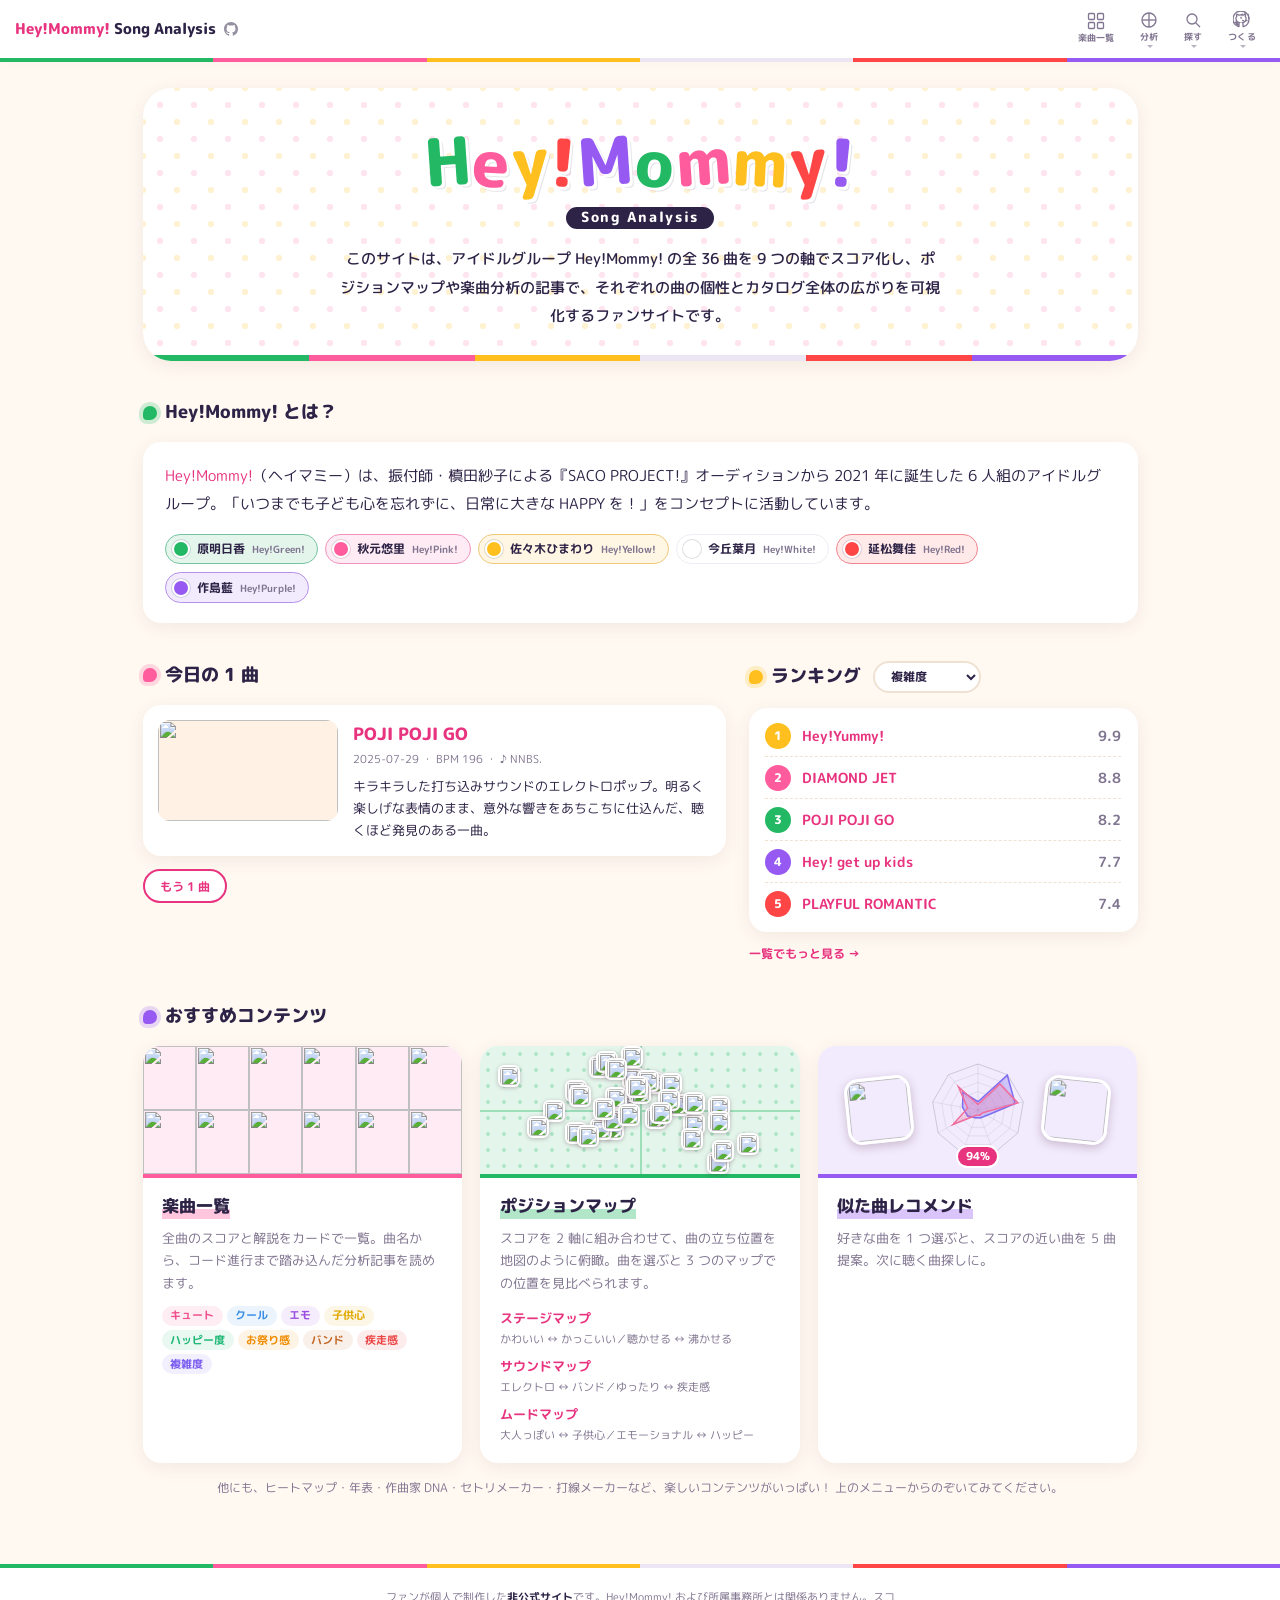
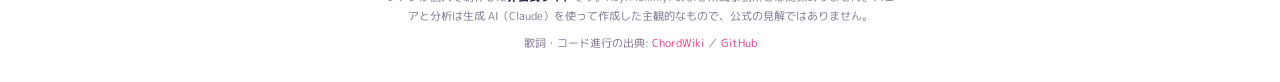
==== commit 4dd80e5a: "トップページの新設と導線の見直し、明るいデザインへの刷新 - index.html をトップページに（サイトと Hey!Mommy! の紹介、メンバー、今日の 1 曲、ランキング、おすすめコンテンツ）" ====
--- a/index.html
+++ b/index.html
@@ -4,6 +4,7 @@
   <meta charset="UTF-8">
   <meta name="viewport" content="width=device-width, initial-scale=1.0">
   <title>Hey!Mommy! Song Analysis</title>
+  <meta name="description" content="Hey!Mommy! の楽曲を 9 軸スコア・ポジションマップ・楽曲分析で可視化する非公式ファンサイト">
   <!-- OGP -->
   <meta property="og:title" content="Hey!Mommy! Song Analysis">
   <meta property="og:description" content="Hey!Mommy! 楽曲分析 — 9軸スコアと3つのポジションマップで特徴を可視化">
@@ -12,83 +13,99 @@
   <meta property="og:type" content="website">
   <meta name="twitter:card" content="summary_large_image">
   <link rel="stylesheet" href="styles/common.css">
-  <link rel="stylesheet" href="styles/index.css">
+  <link rel="stylesheet" href="styles/home.css">
 </head>
 <body>
 
-<nav class="nav">
-  <a href="index.html" class="nav-title">Hey!Mommy! Song Analysis</a>
-  <a href="https://github.com/harapeko-wanchi/hm-song-analysis" class="nav-github" target="_blank" rel="noopener" title="GitHub" aria-label="GitHub リポジトリ">
-    <svg width="14" height="14" viewBox="0 0 16 16" fill="currentColor"><path d="M8 0C3.58 0 0 3.58 0 8c0 3.54 2.29 6.53 5.47 7.59.4.07.55-.17.55-.38 0-.19-.01-.82-.01-1.49-2.01.37-2.53-.49-2.69-.94-.09-.23-.48-.94-.82-1.13-.28-.15-.68-.52-.01-.53.63-.01 1.08.58 1.23.82.72 1.21 1.87.87 2.33.66.07-.52.28-.87.51-1.07-1.78-.2-3.64-.89-3.64-3.95 0-.87.31-1.59.82-2.15-.08-.2-.36-1.02.08-2.12 0 0 .67-.21 2.2.82.64-.18 1.32-.27 2-.27s1.36.09 2 .27c1.53-1.04 2.2-.82 2.2-.82.44 1.1.16 1.92.08 2.12.51.56.82 1.27.82 2.15 0 3.07-1.87 3.75-3.65 3.95.29.25.54.73.54 1.48 0 1.07-.01 1.93-.01 2.2 0 .21.15.46.55.38A8.01 8.01 0 0016 8c0-4.42-3.58-8-8-8z"/></svg>
-  </a>
-  <a href="index.html" class="nav-btn active" title="Song List" aria-label="Song List">
-    <svg width="18" height="18" viewBox="0 0 18 18" fill="none" stroke="currentColor" stroke-width="1.5"><rect x="1.5" y="1.5" width="6" height="6" rx="1"/><rect x="10.5" y="1.5" width="6" height="6" rx="1"/><rect x="1.5" y="10.5" width="6" height="6" rx="1"/><rect x="10.5" y="10.5" width="6" height="6" rx="1"/></svg>
-    <span>List</span>
-  </a>
-  <div class="nav-dropdown">
-    <button class="nav-btn" title="ポジショニングマップ" aria-label="ポジショニングマップ">
-      <svg width="18" height="18" viewBox="0 0 18 18" fill="none" stroke="currentColor" stroke-width="1.3"><circle cx="9" cy="9" r="7"/><line x1="9" y1="2" x2="9" y2="16"/><line x1="2" y1="9" x2="16" y2="9"/></svg>
-      <span>マップ</span>
-    </button>
-    <div class="nav-dropdown-menu">
-      <a href="map-a.html">バイブス</a>
-      <a href="map-b.html">エンジン</a>
-      <a href="map-c.html">エモーション</a>
+<nav class="nav"></nav>
+<script src="scripts/nav.js"></script>
+
+<main class="home">
+
+  <section class="home-hero">
+    <h1 class="home-logo" aria-label="Hey!Mommy! Song Analysis">
+      <span class="home-logo-main" aria-hidden="true"><span>H</span><span>e</span><span>y</span><span>!</span><span>M</span><span>o</span><span>m</span><span>m</span><span>y</span><span>!</span></span>
+      <span class="home-logo-sub" aria-hidden="true">Song Analysis</span>
+    </h1>
+    <p class="home-lead">
+      このサイトは、アイドルグループ Hey!Mommy! の全<span id="songCount"></span>曲を 9 つの軸でスコア化し、ポジションマップや楽曲分析の記事で、それぞれの曲の個性とカタログ全体の広がりを可視化するファンサイトです。
+    </p>
+  </section>
+
+  <section class="home-section home-about">
+    <h2 style="--c: var(--m-green)">Hey!Mommy! とは？</h2>
+    <div class="home-about-card">
+      <p>
+        <a href="https://www.heymommy.jp/" target="_blank" rel="noopener">Hey!Mommy!</a>（ヘイマミー）は、振付師・槙田紗子による『SACO PROJECT!』オーディションから 2021 年に誕生した 6 人組のアイドルグループ。「いつまでも子ども心を忘れずに、日常に大きな HAPPY を！」をコンセプトに活動しています。
+      </p>
+      <ul class="home-members" aria-label="メンバーと担当カラー">
+        <li style="--c: var(--m-green)"><a href="https://official.heymommy.jp/members/asuka" target="_blank" rel="noopener">原明日香<small>Hey!Green!</small></a></li>
+        <li style="--c: var(--m-pink)"><a href="https://official.heymommy.jp/members/yuuri" target="_blank" rel="noopener">秋元悠里<small>Hey!Pink!</small></a></li>
+        <li style="--c: var(--m-yellow)"><a href="https://official.heymommy.jp/members/himawari" target="_blank" rel="noopener">佐々木ひまわり<small>Hey!Yellow!</small></a></li>
+        <li style="--c: var(--m-white)"><a href="https://official.heymommy.jp/members/hazuki" target="_blank" rel="noopener">今丘葉月<small>Hey!White!</small></a></li>
+        <li style="--c: var(--m-red)"><a href="https://official.heymommy.jp/members/maika" target="_blank" rel="noopener">延松舞佳<small>Hey!Red!</small></a></li>
+        <li style="--c: var(--m-purple)"><a href="https://official.heymommy.jp/members/ai" target="_blank" rel="noopener">作島藍<small>Hey!Purple!</small></a></li>
+      </ul>
     </div>
+  </section>
+
+  <div class="home-columns">
+    <section class="home-section">
+      <h2 style="--c: var(--m-pink)">今日の 1 曲</h2>
+      <div class="home-pick" id="pick"></div>
+      <button type="button" class="home-btn small" id="pickAgain">もう 1 曲</button>
+    </section>
+
+    <section class="home-section">
+      <div class="home-rank-head">
+        <h2 style="--c: var(--m-yellow)">ランキング</h2>
+        <select id="rankAxis" class="home-select" aria-label="ランキングの指標"></select>
+      </div>
+      <ol class="home-rank" id="rank"></ol>
+      <a class="home-rank-more" id="rankMore" href="songs.html">一覧でもっと見る →</a>
+    </section>
   </div>
-  <a href="heatmap.html" class="nav-btn" title="ヒートマップ" aria-label="スコアヒートマップ">
-    <svg width="18" height="18" viewBox="0 0 18 18" fill="none" stroke="currentColor" stroke-width="1.3"><rect x="2" y="2" width="4" height="4" rx=".5"/><rect x="7" y="2" width="4" height="4" rx=".5"/><rect x="12" y="2" width="4" height="4" rx=".5"/><rect x="2" y="7" width="4" height="4" rx=".5"/><rect x="7" y="7" width="4" height="4" rx=".5"/><rect x="12" y="7" width="4" height="4" rx=".5"/><rect x="2" y="12" width="4" height="4" rx=".5"/><rect x="7" y="12" width="4" height="4" rx=".5"/><rect x="12" y="12" width="4" height="4" rx=".5"/></svg>
-    <span>ヒートマップ</span>
-  </a>
-  <a href="timeline.html" class="nav-btn" title="年表" aria-label="年表">
-    <svg width="18" height="18" viewBox="0 0 18 18" fill="none" stroke="currentColor" stroke-width="1.3"><line x1="2" y1="15" x2="16" y2="15"/><circle cx="4" cy="10" r="1.6"/><circle cx="9" cy="6" r="1.6"/><circle cx="14" cy="8" r="1.6"/><polyline points="4,10 9,6 14,8"/></svg>
-    <span>年表</span>
-  </a>
-  <a href="composer.html" class="nav-btn" title="作曲家DNA" aria-label="作曲家DNA">
-    <svg width="18" height="18" viewBox="0 0 18 18" fill="none" stroke="currentColor" stroke-width="1.3"><circle cx="6" cy="6" r="3"/><circle cx="12" cy="12" r="3"/><line x1="8.1" y1="8.1" x2="9.9" y2="9.9"/></svg>
-    <span>作曲家</span>
-  </a>
-  <div class="nav-dropdown">
-    <button class="nav-btn" title="ツール" aria-label="ツール">
-      <svg width="18" height="18" viewBox="0 0 18 18" fill="none" stroke="currentColor" stroke-width="1.3"><path d="M14.5 3.5l-3 3M10 5l3 3M6.5 8.5l-4 4a1.4 1.4 0 002 2l4-4"/><circle cx="12" cy="6" r="4" stroke-dasharray="2,1.5"/></svg>
-      <span>ツール</span>
-    </button>
-    <div class="nav-dropdown-menu">
-      <a href="compare.html">比較</a>
-      <a href="recommend.html">レコメンド</a>
-      <a href="setlist.html">セトリ</a>
-      <a href="batting.html">打線</a>
+
+  <section class="home-section">
+    <h2 style="--c: var(--m-purple)">おすすめコンテンツ</h2>
+    <div class="home-features">
+      <a class="home-feature" href="songs.html" style="--c: var(--m-pink)">
+        <div class="home-visual home-mosaic" id="visList" aria-hidden="true"></div>
+        <h3>楽曲一覧</h3>
+        <p>全曲のスコアと解説をカードで一覧。曲名から、コード進行まで踏み込んだ分析記事を読めます。</p>
+        <div class="home-axes" id="axisChips"></div>
+      </a>
+      <div class="home-feature" style="--c: var(--m-green)">
+        <a class="home-visual home-scatter" id="visMap" href="map.html" aria-hidden="true" tabindex="-1"></a>
+        <h3><a href="map.html">ポジションマップ</a></h3>
+        <p>スコアを 2 軸に組み合わせて、曲の立ち位置を地図のように俯瞰。曲を選ぶと 3 つのマップでの位置を見比べられます。</p>
+        <ul class="home-maps">
+          <li><a href="map.html">ステージマップ</a><span>かわいい ↔ かっこいい／聴かせる ↔ 沸かせる</span></li>
+          <li><a href="map.html?m=sound">サウンドマップ</a><span>エレクトロ ↔ バンド／ゆったり ↔ 疾走感</span></li>
+          <li><a href="map.html?m=mood">ムードマップ</a><span>大人っぽい ↔ 子供心／エモーショナル ↔ ハッピー</span></li>
+        </ul>
+      </div>
+      <a class="home-feature" href="recommend.html" id="recLink" style="--c: var(--m-purple)">
+        <div class="home-visual home-rec" id="visRec" aria-hidden="true"></div>
+        <h3>似た曲レコメンド</h3>
+        <p>好きな曲を 1 つ選ぶと、スコアの近い曲を 5 曲提案。次に聴く曲探しに。</p>
+      </a>
     </div>
-  </div>
-</nav>
+    <p class="home-more">他にも、ヒートマップ・年表・作曲家 DNA・セトリメーカー・打線メーカーなど、楽しいコンテンツがいっぱい！ 上のメニューからのぞいてみてください。</p>
+  </section>
 
-<section class="list-toolbar" aria-label="絞り込みと並び替え">
-  <div class="lt-row">
-    <input type="search" id="ltSearch" class="lt-search" placeholder="曲名・タグ・歌詞フック・解説で検索" aria-label="キーワード検索">
-    <div class="lt-sort">
-      <select id="ltSort" class="lt-select" aria-label="並び替え"></select>
-      <button type="button" id="ltOrder" class="lt-order" aria-label="並び順を切り替え"></button>
-    </div>
-  </div>
-  <div class="lt-row lt-chips-row">
-    <span class="lt-label">作曲</span>
-    <div class="lt-chips" id="ltComposers"></div>
-  </div>
-  <div class="lt-row lt-chips-row">
-    <span class="lt-label">リリース</span>
-    <div class="lt-chips" id="ltYears"></div>
-  </div>
-  <div class="lt-row lt-status">
-    <span id="ltCount" class="lt-count" aria-live="polite"></span>
-    <button type="button" id="ltReset" class="lt-reset" hidden>条件をクリア</button>
-  </div>
-</section>
+</main>
 
-<main class="cards-grid" id="cards"></main>
-<p class="lt-empty" id="ltEmpty" hidden>条件に合う曲がありません</p>
+<footer class="home-footer">
+  <p class="home-note">
+    ファンが個人で制作した<strong>非公式サイト</strong>です。Hey!Mommy! および所属事務所とは関係ありません。スコアと分析は生成 AI（Claude）を使って作成した主観的なもので、公式の見解ではありません。
+  </p>
+  歌詞・コード進行の出典: <a href="https://ja.chordwiki.org/tag/Hey%21Mommy%21" target="_blank" rel="noopener">ChordWiki</a>
+  ／ <a href="https://github.com/harapeko-wanchi/hm-song-analysis" target="_blank" rel="noopener">GitHub</a>
+</footer>
 
-<script src="scripts/nav.js"></script>
 <script src="scripts/common.js"></script>
-<script src="scripts/index.js"></script>
+<script src="scripts/radar.js"></script>
+<script src="scripts/home.js"></script>
 </body>
 </html>
--- a/styles/common.css
+++ b/styles/common.css
@@ -1,27 +1,42 @@
 /* ===== Reset & Base ===== */
+@import url('https://fonts.googleapis.com/css2?family=M+PLUS+Rounded+1c:wght@400;500;700;800&display=swap');
+
 *, *::before, *::after { box-sizing: border-box; margin: 0; padding: 0; }
 
 :root {
-  --bg:       #0f0f14;
-  --surface:  #1a1a24;
-  --card:     #22222e;
-  --border:   #2e2e3e;
-  --text:     #e8e8f0;
-  --muted:    #8888a0;
-  --accent:   #7c6cf0;
-  --accent2:  #f06c9c;
-  --cute:     #f06c9c;
-  --cool:     #6cacf0;
-  --emo:      #b06cf0;
-  --childlike:#f0d860;
-  --band:     #d08040;
-  --party:    #fcb040;
-  --radius:   12px;
+  --bg:       #fff9f2;
+  --surface:  #fff1e4;
+  --card:     #ffffff;
+  --border:   #f0e2d2;
+  --text:     #2d2346;
+  --muted:    #807590;
+  --accent:   #e8337f;
+  --accent2:  #8b5cf6;
+  --cute:     #f0508c;
+  --cool:     #3a8ee6;
+  --emo:      #9b4fe0;
+  --childlike:#d9a400;
+  --band:     #c46a2a;
+  --party:    #f08c00;
+  --radius:   18px;
+  --shadow:   0 4px 18px rgba(120, 70, 40, .09);
+  --shadow-lg:0 10px 30px rgba(120, 70, 40, .16);
+  /* Member colors: Hey!Green! / Pink / Yellow / White / Red / Purple */
+  --m-green:  #22b864;
+  --m-pink:   #ff5c9d;
+  --m-yellow: #ffbf1f;
+  --m-white:  #ffffff;
+  --m-red:    #ff4646;
+  --m-purple: #9659f2;
+  /* The six colors as a stripe (white shown as a pale tint so it stays visible) */
+  --member-stripe: linear-gradient(90deg,
+    var(--m-green) 0 16.66%, var(--m-pink) 0 33.33%, var(--m-yellow) 0 50%,
+    #ece6f4 0 66.66%, var(--m-red) 0 83.33%, var(--m-purple) 0);
 }
 
 html { font-size: 15px; }
 body {
-  font-family: 'Segoe UI', 'Noto Sans JP', sans-serif;
+  font-family: 'M PLUS Rounded 1c', 'Hiragino Maru Gothic ProN', 'Segoe UI', sans-serif;
   background: var(--bg);
   color: var(--text);
   line-height: 1.6;
@@ -36,32 +51,39 @@
   position: sticky; top: 0; z-index: 100;
   display: flex; align-items: center; gap: .5rem;
   padding: .4rem 1rem;
-  background: rgba(15,15,20,.92);
+  background: rgba(255,255,255,.94);
   backdrop-filter: blur(12px);
-  border-bottom: 1px solid var(--border);
+  box-shadow: 0 2px 12px rgba(120, 70, 40, .06);
+}
+.nav::after {
+  content: '';
+  position: absolute; left: 0; right: 0; bottom: -4px;
+  height: 4px;
+  background: var(--member-stripe);
 }
 .nav-title {
-  font-weight: 700; font-size: .95rem;
+  font-weight: 800; font-size: 1rem;
   color: var(--text);
   text-decoration: none;
 }
 .nav-title:hover { opacity: .8; text-decoration: none; }
+.nav-title-hm { color: var(--accent); }
 .nav-github { margin-right: auto; opacity: .5; color: var(--text); display: flex; align-items: center; }
 .nav-github:hover { opacity: 1; }
 .nav-github svg { width: 14px; height: 14px; }
 .nav-btn {
   display: flex; flex-direction: column; align-items: center;
-  gap: 1px; padding: .3rem .55rem;
-  border-radius: 8px;
-  font-size: .55rem; font-weight: 600;
+  gap: 1px; padding: .3rem .6rem;
+  border-radius: 12px;
+  font-size: .6rem; font-weight: 700;
   letter-spacing: .03em;
   color: var(--muted);
   text-decoration: none;
   transition: background .2s, color .2s;
 }
 .nav-btn svg { width: 18px; height: 18px; }
-.nav-btn:hover { background: var(--card); color: var(--text); text-decoration: none; }
-.nav-btn.active { background: var(--accent); color: #fff; text-decoration: none; }
+.nav-btn:hover { background: var(--surface); color: var(--text); text-decoration: none; }
+.nav-btn.active, .nav-dropdown > .nav-btn.active { background: var(--accent); color: #fff; text-decoration: none; }
 
 /* Menu button: only shown in the mobile layout */
 .nav-toggle {
@@ -71,7 +93,7 @@
   border: 1px solid var(--border); border-radius: 8px;
   cursor: pointer;
 }
-.nav-toggle:hover { background: var(--card); }
+.nav-toggle:hover { background: var(--surface); }
 .nav-toggle line { transition: transform .2s, opacity .2s; transform-origin: 10px 10px; }
 .nav-open .nav-toggle-l1 { transform: translateY(4px) rotate(45deg); }
 .nav-open .nav-toggle-l2 { opacity: 0; }
@@ -98,17 +120,25 @@
   display: none; position: absolute;
   top: calc(100% + 4px); left: 50%; transform: translateX(-50%);
   background: var(--card); border: 1px solid var(--border);
-  border-radius: 8px; padding: .3rem 0;
-  min-width: 130px; z-index: 200;
-  box-shadow: 0 8px 24px rgba(0,0,0,.45);
+  border-radius: 14px; padding: .4rem;
+  min-width: 150px; z-index: 200;
+  box-shadow: var(--shadow-lg);
+}
+/* Invisible bridge over the gap above the menu, so moving the mouse down to it keeps the hover */
+.nav-dropdown-menu::before {
+  content: '';
+  position: absolute;
+  left: 0; right: 0; bottom: 100%;
+  height: 8px;
 }
 .nav-dropdown:hover .nav-dropdown-menu,
 .nav-dropdown:focus-within .nav-dropdown-menu {
   display: block;
 }
 .nav-dropdown-menu a {
-  display: block; padding: .4rem .8rem;
-  font-size: .75rem; font-weight: 600;
+  display: block; padding: .45rem .8rem;
+  border-radius: 10px;
+  font-size: .8rem; font-weight: 700;
   color: var(--muted); text-decoration: none;
   white-space: nowrap; transition: background .15s, color .15s;
 }
@@ -133,6 +163,7 @@
   background: var(--card);
   border: 1px solid var(--border);
   border-radius: var(--radius);
+  box-shadow: var(--shadow);
   overflow: hidden;
   display: flex;
   flex-direction: column;
@@ -140,7 +171,7 @@
 }
 .song-card:hover {
   transform: translateY(-4px);
-  box-shadow: 0 8px 24px rgba(0,0,0,.4);
+  box-shadow: var(--shadow-lg);
 }
 
 .card-thumb {
@@ -148,7 +179,7 @@
   width: 100%;
   aspect-ratio: 16/9;
   overflow: hidden;
-  background: #111;
+  background: var(--surface);
   flex-shrink: 0;
 }
 .card-thumb img {
@@ -182,7 +213,7 @@
 .hm-table .song-link { display: inline; }
 .card-detail-link { display: inline-block; margin-top: .7rem; font-size: .75rem; font-weight: 600; }
 .card-title {
-  font-size: 1.25rem; font-weight: 700;
+  font-size: 1.25rem; font-weight: 800;
   margin-bottom: .3rem;
 }
 .card-meta {
@@ -294,9 +325,10 @@
   position: relative;
   width: 100%;
   height: 100%;
-  background: var(--surface);
+  background: #fff;
   border: 1px solid var(--border);
   border-radius: var(--radius);
+  box-shadow: var(--shadow);
   overflow: visible;
   transform-origin: center center;
   transition: transform .12s ease-out;
@@ -356,17 +388,32 @@
 /* Quadrant labels */
 .map-quadrant-label {
   position: absolute;
-  font-size: .7rem;
-  color: var(--muted);
-  opacity: .4;
+  padding: .15rem .6rem;
+  font-size: .78rem; font-weight: 800;
+  color: #a597b3;
+  background: rgba(255,255,255,.8);
+  border: 1.5px dashed #e3d6ea;
+  border-radius: 999px;
   pointer-events: none;
+  transition: color .2s, background .2s, border-color .2s;
+}
+.map-quadrant-label.tl { top: 13%; left: 12%; }
+.map-quadrant-label.tr { top: 13%; right: 12%; }
+.map-quadrant-label.bl { bottom: 13%; left: 12%; }
+.map-quadrant-label.br { bottom: 13%; right: 12%; }
+/* The area of the selected song (map.js) */
+.map-quadrant-label.active {
+  color: #fff;
+  background: var(--accent);
+  border: 1.5px solid var(--accent);
+  box-shadow: 0 2px 10px rgba(232, 51, 127, .35);
 }
 
 /* Grid lines */
 .map-grid-line {
   position: absolute;
   background: var(--border);
-  opacity: .3;
+  opacity: .55;
 }
 .map-grid-line.h { left: 0; right: 0; height: 1px; }
 .map-grid-line.v { top: 0; bottom: 0; width: 1px; }
@@ -386,36 +433,20 @@
 
 .map-point-thumb {
   width: 54px; height: 54px;
-  border-radius: 6px;
+  border-radius: 10px;
   overflow: hidden;
-  border: 2px solid var(--accent);
-  box-shadow: 0 2px 12px rgba(0,0,0,.5);
+  border: 2px solid #fff;
+  box-shadow: 0 2px 8px rgba(80, 40, 60, .25);
   position: relative;
 }
 .map-point-thumb img {
   width: 100%; height: 100%;
   object-fit: cover; display: block;
 }
-.map-point-play {
-  position: absolute;
-  inset: 0;
-  display: flex;
-  align-items: center;
-  justify-content: center;
-  background: rgba(0,0,0,.45);
-  color: #fff;
-  font-size: .72rem;
-  font-weight: 700;
-  opacity: 0;
-  transition: opacity .2s;
-  pointer-events: none;
-}
-.touch .map-point-play { display: none; }
-.map-point:hover .map-point-play { opacity: 1; }
 .map-point-placeholder {
   width: 54px; height: 54px;
-  border-radius: 6px;
-  border: 2px solid var(--accent);
+  border-radius: 10px;
+  border: 2px solid #fff;
   background: linear-gradient(135deg, var(--accent), var(--accent2));
   display: flex; align-items: center; justify-content: center;
   font-size: .55rem; font-weight: 700; color: #fff;
@@ -432,7 +463,7 @@
   font-weight: 600;
   margin-top: 3px;
   color: var(--text);
-  text-shadow: 0 1px 4px rgba(0,0,0,.8);
+  text-shadow: 0 0 3px #fff, 0 0 3px #fff, 0 0 6px #fff;
   white-space: nowrap;
   pointer-events: none;
 }
@@ -446,13 +477,13 @@
   position: fixed;
   background: var(--card);
   border: 1px solid var(--border);
-  border-top: 3px solid var(--accent);
-  border-radius: 8px;
+  border-top: 4px solid var(--accent);
+  border-radius: 12px;
   padding: .6rem .8rem;
   min-width: 180px;
   max-width: 260px;
   font-size: .75rem;
-  box-shadow: 0 4px 16px rgba(0,0,0,.5);
+  box-shadow: var(--shadow-lg);
   z-index: 9999;
   pointer-events: none;
 }
@@ -467,7 +498,7 @@
   cursor: pointer; padding: 0; margin: -2px -4px 0 0;
   border-radius: 4px; flex-shrink: 0;
 }
-.map-tooltip .tt-close:active { background: rgba(255,255,255,.1); }
+.map-tooltip .tt-close:active { background: var(--surface); }
 .touch .map-tooltip .tt-close { display: flex; align-items: center; justify-content: center; }
 .map-tooltip .tt-row { display: flex; justify-content: space-between; gap: .8rem; color: var(--muted); }
 .map-tooltip .tt-youtube {
@@ -482,9 +513,6 @@
 .touch .map-tooltip .tt-hint { display: none; }
 .map-tooltip .tt-youtube + .tt-youtube { margin-left: .8rem; }
 
-/* ===== Map Tabs ===== */
-/* (map-tabs removed — A/B switching is now in nav) */
-
 .map-title {
   text-align: center;
   margin: .4rem 0 0;
@@ -492,7 +520,7 @@
   font-weight: 700;
   letter-spacing: .06em;
   line-height: 1.2;
-  color: var(--fg);
+  color: var(--text);
 }
 
 .map-subtitle {
@@ -533,11 +561,26 @@
 .score-group-label {
   font-size: .62rem;
   font-weight: 700;
-  color: var(--accent);
+  color: var(--muted);
   letter-spacing: 1px;
-  text-transform: uppercase;
   margin-bottom: .15rem;
-  opacity: .5;
+}
+
+/* ===== Page headings =====
+ * Each page keeps its own title class; this gives them one look (body prefix: page CSS loads later).
+ */
+body :is(.heatmap-title, .cmp-title, .tl-title, .rec-title, .compare-title, .sl-title, .bt-title) {
+  margin-top: .4rem;
+  font-size: 1.6rem; font-weight: 800; letter-spacing: .04em;
+  line-height: 1.3;
+}
+body :is(.heatmap-title, .cmp-title, .tl-title, .rec-title, .compare-title, .sl-title, .bt-title)::after {
+  content: '';
+  display: block;
+  width: 72px; height: 5px;
+  margin: .45rem auto .3rem;
+  border-radius: 999px;
+  background: var(--member-stripe);
 }
 
 /* ===== Responsive ===== */
@@ -562,9 +605,10 @@
   .nav.nav-open .nav-dropdown-menu {
     display: grid; grid-template-columns: repeat(2, 1fr);
     position: static; transform: none;
-    min-width: 0; padding: 0 0 .3rem 2.1rem;
+    min-width: 0; padding: 0 0 .3rem 2.1rem; border-radius: 0;
     background: none; border: none; box-shadow: none;
   }
+  .nav.nav-open .nav-dropdown-menu::before { display: none; }
   .nav.nav-open .nav-dropdown-menu a { padding: .5rem .6rem; font-size: .85rem; border-radius: 6px; }
   .cards-grid { grid-template-columns: 1fr; padding: 1rem; }
   .map-title { margin: .2rem 0 0; font-size: .88rem; }
--- a/styles/home.css
+++ b/styles/home.css
@@ -0,0 +1,332 @@
+/* ===== Top page ===== */
+.home {
+  max-width: 1040px;
+  margin: 0 auto;
+  padding: 2rem 1.5rem 1rem;
+}
+
+/* ---- Hero: multicolor logo on a polka-dot panel ---- */
+.home-hero {
+  position: relative;
+  margin-bottom: 2.5rem;
+  padding: 2.4rem 2rem 2rem;
+  text-align: center;
+  background-color: #fff;
+  background-image:
+    radial-gradient(circle, rgba(255, 92, 157, .16) 3px, transparent 3.5px),
+    radial-gradient(circle, rgba(255, 191, 31, .2) 3px, transparent 3.5px);
+  background-size: 34px 34px;
+  background-position: 0 0, 17px 17px;
+  border-radius: 28px;
+  box-shadow: var(--shadow);
+  overflow: hidden;
+}
+.home-hero::after {
+  content: '';
+  position: absolute; left: 0; right: 0; bottom: 0;
+  height: 6px;
+  background: var(--member-stripe);
+}
+.home-logo { margin: 0 0 1.1rem; line-height: 1.1; }
+.home-logo-main {
+  display: block;
+  font-size: clamp(2.6rem, 8vw, 4.4rem);
+  font-weight: 800;
+  letter-spacing: .02em;
+}
+.home-logo-main span {
+  display: inline-block;
+  text-shadow: 3px 3px 0 #fff, 4px 4px 0 rgba(45, 35, 70, .12);
+}
+/* The member colors in turn (white is left out: it would vanish on the panel) */
+.home-logo-main span:nth-child(5n+1) { color: var(--m-green); }
+.home-logo-main span:nth-child(5n+2) { color: var(--m-pink); }
+.home-logo-main span:nth-child(5n+3) { color: var(--m-yellow); }
+.home-logo-main span:nth-child(5n+4) { color: var(--m-red); }
+.home-logo-main span:nth-child(5n)   { color: var(--m-purple); }
+.home-logo-main span:nth-child(odd)  { transform: rotate(-4deg); }
+.home-logo-main span:nth-child(even) { transform: rotate(3deg) translateY(2px); }
+.home-logo-sub {
+  display: inline-block;
+  margin-top: .7rem;
+  padding: .2rem 1rem;
+  font-size: .95rem; font-weight: 800; letter-spacing: .12em;
+  color: #fff;
+  background: var(--text);
+  border-radius: 999px;
+}
+.home-lead { margin: 0 auto; line-height: 1.9; max-width: 40em; font-weight: 500; }
+
+/* ---- Buttons ---- */
+.home-btn {
+  display: inline-block;
+  padding: .55rem 1.3rem;
+  font: inherit; font-size: .9rem; font-weight: 700;
+  color: var(--accent);
+  background: #fff;
+  border: 2px solid var(--accent);
+  border-radius: 999px;
+  cursor: pointer;
+  transition: background .2s, color .2s, transform .2s;
+}
+.home-btn:hover { background: var(--accent); color: #fff; text-decoration: none; transform: translateY(-1px); }
+.home-btn.small { padding: .35rem 1rem; font-size: .8rem; }
+
+/* ---- Sections: heading with a member-color blob ---- */
+.home-section { margin-bottom: 2.5rem; }
+.home-section h2 {
+  display: flex; align-items: center; gap: .55rem;
+  margin: 0 0 1rem;
+  font-size: 1.2rem; font-weight: 800;
+}
+.home-section h2::before {
+  content: '';
+  width: 14px; height: 14px; flex-shrink: 0;
+  background: var(--c, var(--accent));
+  border-radius: 50% 50% 50% 4px;
+  box-shadow: 0 0 0 4px color-mix(in srgb, var(--c, var(--accent)) 22%, transparent);
+}
+
+/* ---- About Hey!Mommy! ---- */
+.home-about-card {
+  padding: 1.3rem 1.5rem;
+  background: #fff;
+  border-radius: var(--radius);
+  box-shadow: var(--shadow);
+}
+.home-about-card p { margin: 0; line-height: 1.9; }
+.home-members {
+  list-style: none;
+  display: flex; flex-wrap: wrap; gap: .5rem;
+  margin-top: 1rem;
+}
+.home-members a {
+  display: inline-flex; align-items: center; gap: .45rem;
+  padding: .3rem .8rem .3rem .4rem;
+  font-size: .82rem; font-weight: 700;
+  color: var(--text);
+  background: color-mix(in srgb, var(--c) 12%, #fff);
+  border: 1.5px solid color-mix(in srgb, var(--c) 55%, #ddd3e6);
+  border-radius: 999px;
+  transition: background .2s, transform .2s;
+}
+.home-members a:hover {
+  color: var(--text);
+  text-decoration: none;
+  background: color-mix(in srgb, var(--c) 25%, #fff);
+  transform: translateY(-1px);
+}
+.home-members a::before {
+  content: '';
+  width: 18px; height: 18px;
+  background: var(--c);
+  border: 2px solid #fff;
+  border-radius: 50%;
+  box-shadow: 0 0 0 1px rgba(45, 35, 70, .15);
+}
+.home-members small { font-size: .68rem; font-weight: 700; color: var(--muted); }
+
+/* ---- Featured content ---- */
+.home-features {
+  display: grid;
+  grid-template-columns: repeat(3, 1fr);
+  gap: 1.2rem;
+}
+.home-feature {
+  display: block;
+  padding: 1.1rem 1.3rem 1.3rem;
+  color: var(--text);
+  background: #fff;
+  border-radius: var(--radius);
+  box-shadow: var(--shadow);
+  overflow: hidden;
+  transition: transform .2s, box-shadow .2s;
+}
+a.home-feature:hover, .home-feature:has(a:hover) {
+  transform: translateY(-4px);
+  box-shadow: var(--shadow-lg);
+  text-decoration: none;
+}
+.home-feature h3 {
+  display: inline-block;
+  margin: 0 0 .5rem;
+  font-size: 1.1rem; font-weight: 800;
+  background: linear-gradient(transparent 62%, color-mix(in srgb, var(--c) 35%, transparent) 62%);
+}
+.home-feature h3 a { color: inherit; }
+.home-feature p { margin: 0; font-size: .85rem; line-height: 1.75; color: var(--muted); }
+
+/* Card header visuals (scripts/home.js) */
+.home-visual {
+  display: block;
+  position: relative;
+  height: 132px;
+  margin: -1.1rem -1.3rem 1rem;
+  background: color-mix(in srgb, var(--c, var(--accent)) 12%, #fff);
+  border-bottom: 4px solid var(--c, var(--accent));
+}
+.home-visual img { width: 100%; height: 100%; object-fit: cover; display: block; }
+
+.home-mosaic { display: grid; grid-template-columns: repeat(6, 1fr); grid-template-rows: repeat(2, 1fr); }
+.home-mosaic > * { min-width: 0; overflow: hidden; }
+.home-mosaic img { transition: transform .3s; }
+a.home-feature:hover .home-mosaic img { transform: scale(1.08); }
+
+.home-scatter {
+  background-image: radial-gradient(circle, color-mix(in srgb, var(--c) 30%, transparent) 1.5px, transparent 2px);
+  background-size: 16px 16px;
+}
+.home-scatter i { position: absolute; background: color-mix(in srgb, var(--c) 45%, #fff); }
+.home-scatter i.h { left: 0; right: 0; top: 50%; height: 2px; }
+.home-scatter i.v { top: 0; bottom: 0; left: 50%; width: 2px; }
+.home-scatter span {
+  position: absolute;
+  width: 22px; height: 22px;
+  transform: translate(-50%, -50%);
+  border: 2px solid #fff;
+  border-radius: 6px;
+  overflow: hidden;
+  background: #fff;
+  box-shadow: 0 1px 4px rgba(80, 40, 60, .3);
+  transition: transform .3s;
+}
+.home-feature:hover .home-scatter span { transform: translate(-50%, -50%) scale(1.15); }
+
+.home-rec { display: flex; align-items: center; justify-content: center; gap: .9rem; }
+.home-rec-song {
+  width: 66px; height: 66px; flex-shrink: 0;
+  border: 3px solid #fff;
+  border-radius: 14px; overflow: hidden;
+  box-shadow: 0 3px 10px rgba(80, 40, 60, .25);
+}
+.home-rec-song:first-child { transform: rotate(-6deg); }
+.home-rec-song:last-child  { transform: rotate(6deg); }
+.home-rec-mid { position: relative; display: flex; align-items: center; justify-content: center; }
+.home-rec-mid b {
+  position: absolute; bottom: -6px;
+  padding: .05rem .5rem;
+  font-size: .75rem; font-weight: 800;
+  color: #fff;
+  background: var(--accent);
+  border: 2px solid #fff;
+  border-radius: 999px;
+}
+
+.home-axes { display: flex; flex-wrap: wrap; gap: .3rem; margin-top: .8rem; }
+.home-axis {
+  padding: .1rem .55rem;
+  font-size: .7rem; font-weight: 700;
+  color: var(--c);
+  background: color-mix(in srgb, var(--c) 10%, #fff);
+  border-radius: 999px;
+}
+
+.home-maps { list-style: none; margin: .8rem 0 0; padding: 0; display: grid; gap: .45rem; }
+.home-maps a { font-size: .88rem; font-weight: 700; }
+.home-maps span { display: block; font-size: .72rem; color: var(--muted); }
+
+.home-more { margin: 1rem 0 0; font-size: .8rem; color: var(--muted); text-align: center; }
+
+/* ---- Today's pick / ranking ---- */
+.home-columns {
+  display: grid;
+  grid-template-columns: 3fr 2fr;
+  gap: 1.5rem;
+}
+
+.home-pick {
+  display: flex; align-items: flex-start; gap: 1rem;
+  margin-bottom: .9rem; padding: 1rem;
+  background: #fff;
+  border-radius: var(--radius);
+  box-shadow: var(--shadow);
+}
+.home-pick-thumb {
+  flex: 0 0 180px; aspect-ratio: 16 / 9;
+  border-radius: 12px; overflow: hidden;
+  background: var(--surface);
+}
+.home-pick-thumb img { width: 100%; height: 100%; object-fit: cover; display: block; transition: transform .3s; }
+.home-pick-thumb:hover img { transform: scale(1.05); }
+.home-pick-body { min-width: 0; }
+.home-pick-title { font-size: 1.15rem; font-weight: 800; }
+.home-pick-meta { margin-top: .2rem; font-size: .72rem; color: var(--muted); }
+.home-pick-summary { margin: .5rem 0 0; font-size: .84rem; line-height: 1.75; }
+
+.home-rank-head { display: flex; align-items: center; gap: .8rem; margin-bottom: 1rem; }
+.home-rank-head h2 { margin: 0; }
+.home-select {
+  padding: .3rem .8rem;
+  font: inherit; font-size: .82rem; font-weight: 700;
+  color: var(--text);
+  background: #fff;
+  border: 2px solid var(--border);
+  border-radius: 999px;
+  cursor: pointer;
+}
+.home-select:focus, .home-select:hover { outline: none; border-color: var(--accent); }
+
+.home-rank {
+  list-style: none;
+  counter-reset: rank;
+  margin: 0 0 .6rem; padding: .5rem 1.1rem;
+  background: #fff;
+  border-radius: var(--radius);
+  box-shadow: var(--shadow);
+}
+.home-rank li {
+  counter-increment: rank;
+  display: flex; align-items: center; gap: .7rem;
+  padding: .5rem 0;
+  font-size: .9rem; font-weight: 700;
+  border-bottom: 1.5px dashed var(--border);
+}
+.home-rank li:last-child { border-bottom: none; }
+.home-rank li::before {
+  content: counter(rank);
+  display: inline-flex; align-items: center; justify-content: center;
+  width: 26px; height: 26px; flex-shrink: 0;
+  font-size: .8rem; font-weight: 800;
+  color: #fff;
+  border-radius: 50%;
+  background: var(--muted);
+}
+.home-rank li:nth-child(1)::before { background: var(--m-yellow); }
+.home-rank li:nth-child(2)::before { background: var(--m-pink); }
+.home-rank li:nth-child(3)::before { background: var(--m-green); }
+.home-rank li:nth-child(4)::before { background: var(--m-purple); }
+.home-rank li:nth-child(5)::before { background: var(--m-red); }
+.home-rank li a { flex: 1; min-width: 0; }
+.home-rank-val { font-variant-numeric: tabular-nums; color: var(--muted); }
+.home-rank-more { font-size: .82rem; font-weight: 700; }
+
+/* ---- Footer ---- */
+.home-footer {
+  position: relative;
+  margin-top: 1rem;
+  padding: 1.6rem 1.5rem 2rem;
+  font-size: .75rem; color: var(--muted);
+  text-align: center;
+  background: #fff;
+}
+.home-footer::before {
+  content: '';
+  position: absolute; left: 0; right: 0; top: 0;
+  height: 4px;
+  background: var(--member-stripe);
+}
+.home-note { margin: 0 auto .5rem; max-width: 46em; line-height: 1.7; }
+.home-note strong { color: var(--text); }
+
+@media (max-width: 800px) {
+  .home-features, .home-columns { grid-template-columns: 1fr; }
+}
+@media (max-width: 600px) {
+  .home { padding: 1.2rem 1rem .5rem; }
+  .home-hero { padding: 1.8rem 1.1rem 1.6rem; border-radius: 22px; }
+  .home-lead { text-align: left; }
+  .home-about-card { padding: 1.1rem 1.1rem; }
+  .home-pick { flex-direction: column; }
+  .home-pick-thumb { flex-basis: auto; width: 100%; }
+  .home-footer { padding: 1.4rem 1rem 1.5rem; }
+}
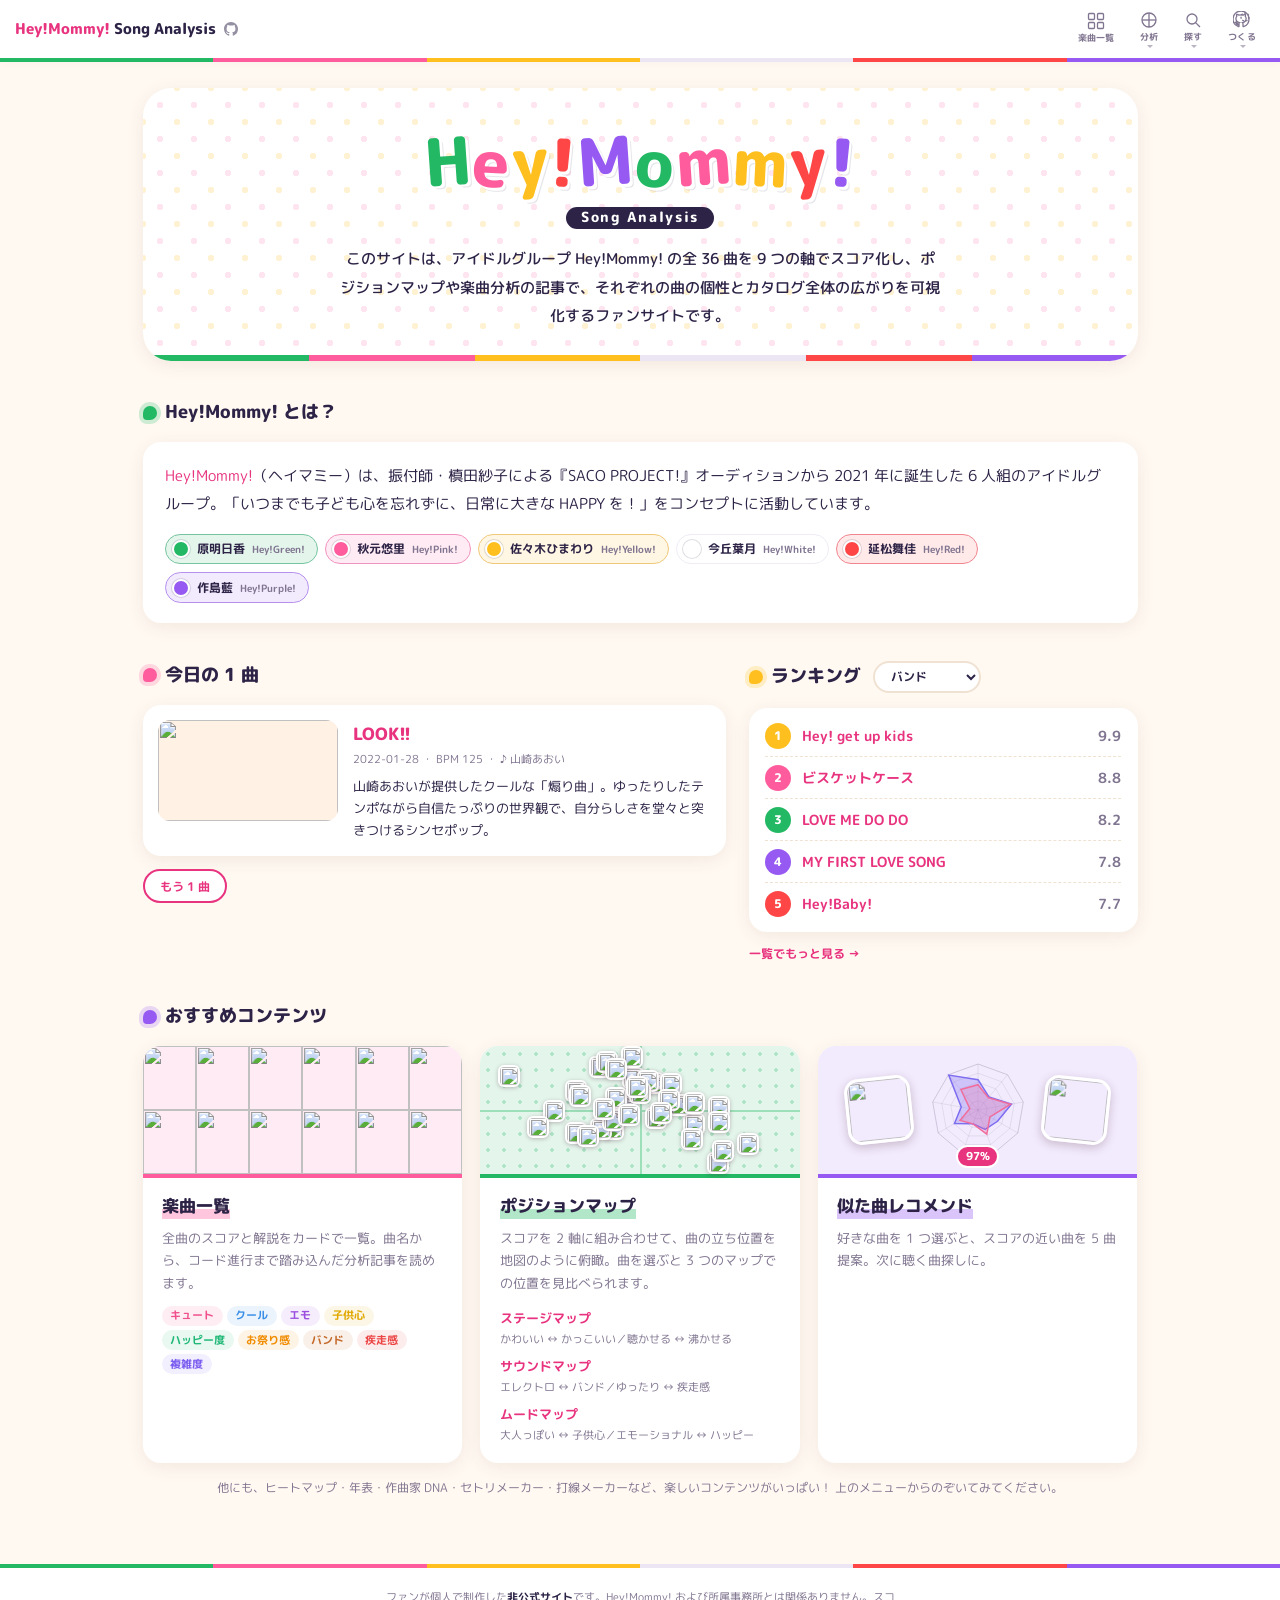
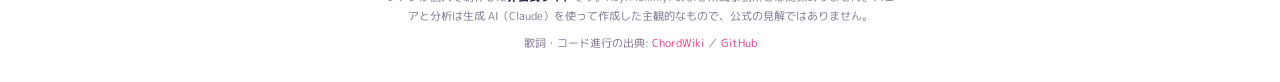
==== commit 3c3cf6c0: "OGP 画像の URL にバージョンを付け、撮り直し時に自動更新する X などが OGP 画像をキャッシュして古い画像が出るため、og:image を img/og-<page>.png?v=<撮影日" ====
--- a/index.html
+++ b/index.html
@@ -8,7 +8,7 @@
   <!-- OGP -->
   <meta property="og:title" content="Hey!Mommy! Song Analysis">
   <meta property="og:description" content="Hey!Mommy! 楽曲分析 — 9軸スコアと3つのポジションマップで特徴を可視化">
-  <meta property="og:image" content="https://harapeko-wanchi.github.io/hm-song-analysis/img/og-index.png">
+  <meta property="og:image" content="https://harapeko-wanchi.github.io/hm-song-analysis/img/og-index.png?v=202610190011">
   <meta property="og:url" content="https://harapeko-wanchi.github.io/hm-song-analysis/">
   <meta property="og:type" content="website">
   <meta name="twitter:card" content="summary_large_image">
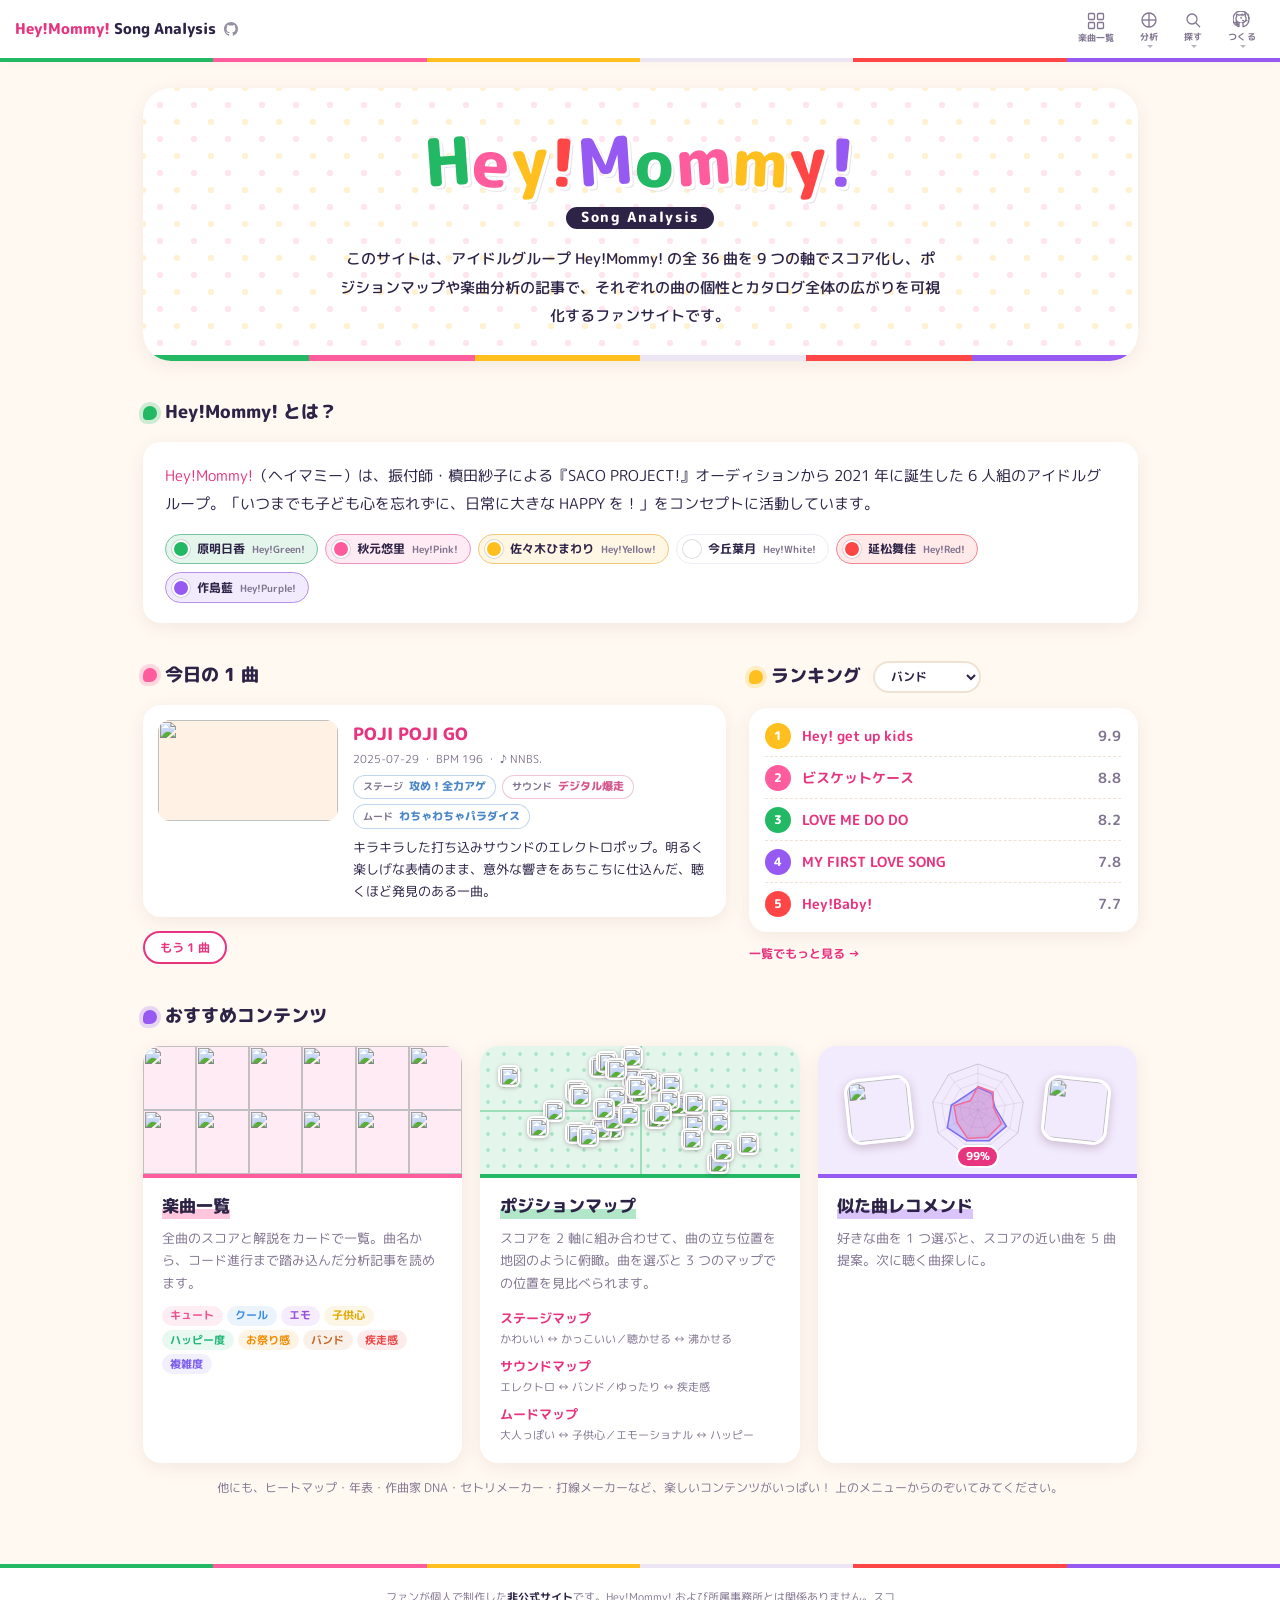
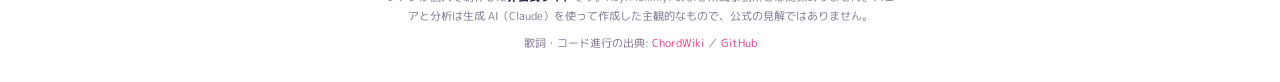
==== commit f8f00238: "新曲追加スクリプトと評価基準を追加し、今日の 1 曲にエリア名を表示 - tools/new-song.js: 入力 JSON から新曲を songs.json に追加する。マップ座標の計算、   Y" ====
--- a/index.html
+++ b/index.html
@@ -8,7 +8,7 @@
   <!-- OGP -->
   <meta property="og:title" content="Hey!Mommy! Song Analysis">
   <meta property="og:description" content="Hey!Mommy! 楽曲分析 — 9軸スコアと3つのポジションマップで特徴を可視化">
-  <meta property="og:image" content="https://harapeko-wanchi.github.io/hm-song-analysis/img/og-index.png?v=202610190011">
+  <meta property="og:image" content="https://harapeko-wanchi.github.io/hm-song-analysis/img/og-index.png?v=202610192243">
   <meta property="og:url" content="https://harapeko-wanchi.github.io/hm-song-analysis/">
   <meta property="og:type" content="website">
   <meta name="twitter:card" content="summary_large_image">
--- a/styles/common.css
+++ b/styles/common.css
@@ -32,6 +32,12 @@
   --member-stripe: linear-gradient(90deg,
     var(--m-green) 0 16.66%, var(--m-pink) 0 33.33%, var(--m-yellow) 0 50%,
     #ece6f4 0 66.66%, var(--m-red) 0 83.33%, var(--m-purple) 0);
+  /* Position map quadrant tints (background) and inks (area labels); the same for all three maps */
+  --q-tl: #fff0f6;  --q-tl-ink: #d4568d;
+  --q-tr: #ebf4ff;  --q-tr-ink: #4a86c8;
+  --q-bl: #fff8e0;  --q-bl-ink: #a67c00;
+  --q-br: #f4eeff;  --q-br-ink: #8a62d0;
+  --q-c:  rgba(255,255,255,.85);  --q-c-ink: #2f9a63;
 }
 
 html { font-size: 15px; }
@@ -325,7 +331,8 @@
   position: relative;
   width: 100%;
   height: 100%;
-  background: #fff;
+  /* Quadrants split at the axes (the map's center) */
+  background: conic-gradient(var(--q-tr) 0 25%, var(--q-br) 0 50%, var(--q-bl) 0 75%, var(--q-tl) 0);
   border: 1px solid var(--border);
   border-radius: var(--radius);
   box-shadow: var(--shadow);
@@ -385,14 +392,21 @@
 .map-label-top    { top: 8px;   left: 50%; transform: translateX(-50%); color: var(--childlike);  font-weight: 600; }
 .map-label-bottom { bottom: 8px;left: 50%; transform: translateX(-50%); color: var(--emo);  font-weight: 600; }
 
+/* Area color (--q-ink) of a map area's label or chip, by area key (map.js, song.js) */
+.q-tl { --q-ink: var(--q-tl-ink); }
+.q-tr { --q-ink: var(--q-tr-ink); }
+.q-bl { --q-ink: var(--q-bl-ink); }
+.q-br { --q-ink: var(--q-br-ink); }
+.q-c  { --q-ink: var(--q-c-ink); }
+
 /* Quadrant labels */
 .map-quadrant-label {
   position: absolute;
   padding: .15rem .6rem;
   font-size: .78rem; font-weight: 800;
-  color: #a597b3;
+  color: var(--q-ink);
   background: rgba(255,255,255,.8);
-  border: 1.5px dashed #e3d6ea;
+  border: 1.5px dashed color-mix(in srgb, var(--q-ink) 40%, transparent);
   border-radius: 999px;
   pointer-events: none;
   transition: color .2s, background .2s, border-color .2s;
@@ -401,12 +415,29 @@
 .map-quadrant-label.tr { top: 13%; right: 12%; }
 .map-quadrant-label.bl { bottom: 13%; left: 12%; }
 .map-quadrant-label.br { bottom: 13%; right: 12%; }
+/* The center area's label sits on the top edge of its circle (songs crowd the middle);
+   smaller and see-through except when active */
+.map-quadrant-label.c  {
+  top: calc(50% - var(--center-r)); left: 50%; transform: translate(-50%, -50%);
+  font-size: .7rem; white-space: nowrap; opacity: .75;
+}
+.map-quadrant-label.c.active { opacity: 1; }
+/* Center area circle (map.js sets the radius --center-r on the map as a % of its width) */
+.map-center-area {
+  position: absolute;
+  left: calc(50% - var(--center-r)); top: calc(50% - var(--center-r));
+  width: calc(var(--center-r) * 2); aspect-ratio: 1;
+  background: var(--q-c);
+  border: 1.5px dashed color-mix(in srgb, var(--q-c-ink) 35%, transparent);
+  border-radius: 50%;
+  pointer-events: none;
+}
 /* The area of the selected song (map.js) */
 .map-quadrant-label.active {
   color: #fff;
-  background: var(--accent);
-  border: 1.5px solid var(--accent);
-  box-shadow: 0 2px 10px rgba(232, 51, 127, .35);
+  background: var(--q-ink);
+  border: 1.5px solid var(--q-ink);
+  box-shadow: 0 2px 10px color-mix(in srgb, var(--q-ink) 35%, transparent);
 }
 
 /* Grid lines */
--- a/styles/home.css
+++ b/styles/home.css
@@ -252,6 +252,19 @@
 .home-pick-title { font-size: 1.15rem; font-weight: 800; }
 .home-pick-meta { margin-top: .2rem; font-size: .72rem; color: var(--muted); }
 .home-pick-summary { margin: .5rem 0 0; font-size: .84rem; line-height: 1.75; }
+/* Area chips in the area's color (--q-ink from the .q-* classes in common.css) */
+.home-pick-areas { display: flex; flex-wrap: wrap; gap: .35rem; margin-top: .5rem; }
+.home-pick-area {
+  display: inline-flex; align-items: baseline; gap: .35rem;
+  padding: .15rem .65rem;
+  font-size: .74rem; font-weight: 800;
+  color: var(--q-ink);
+  background: #fff;
+  border: 1.5px solid color-mix(in srgb, var(--q-ink) 35%, transparent);
+  border-radius: 999px;
+}
+.home-pick-area small { font-size: .64rem; font-weight: 700; color: var(--muted); }
+.home-pick-area:hover { text-decoration: none; border-color: var(--q-ink); }
 
 .home-rank-head { display: flex; align-items: center; gap: .8rem; margin-bottom: 1rem; }
 .home-rank-head h2 { margin: 0; }
